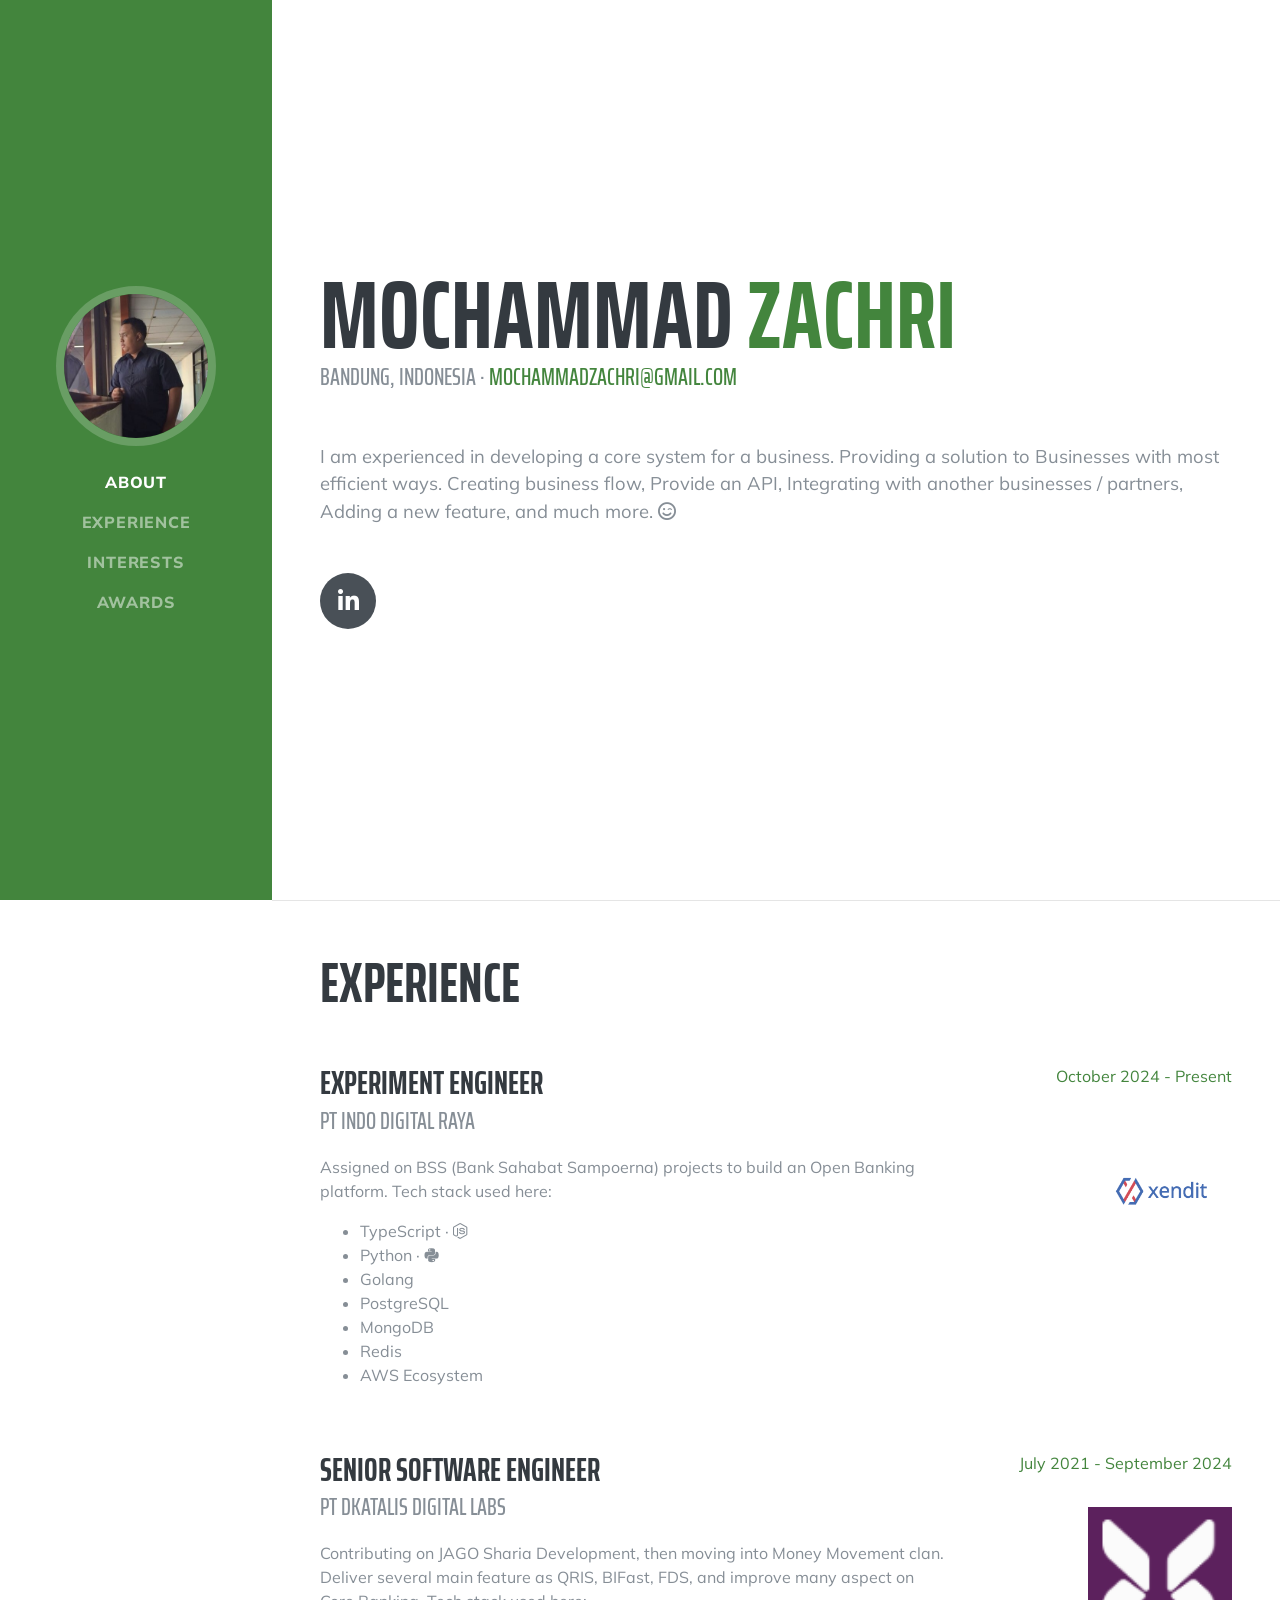
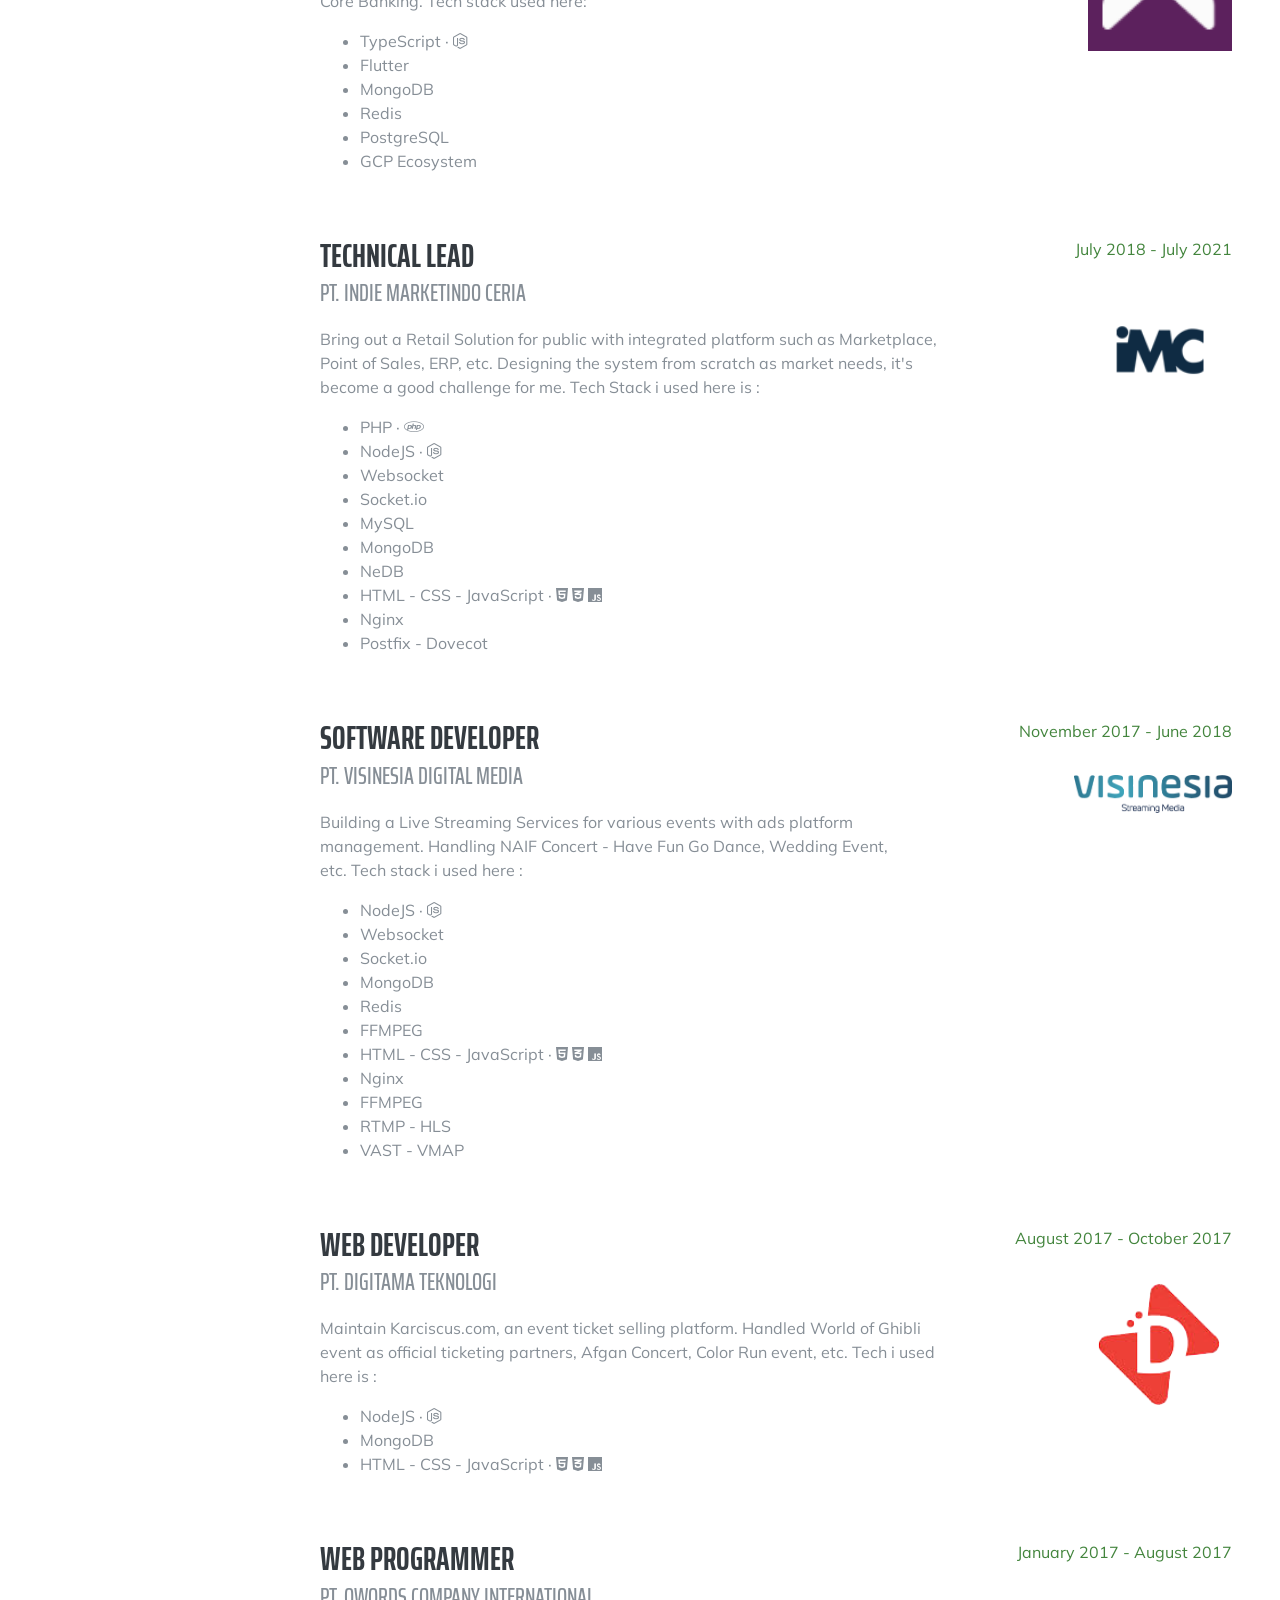
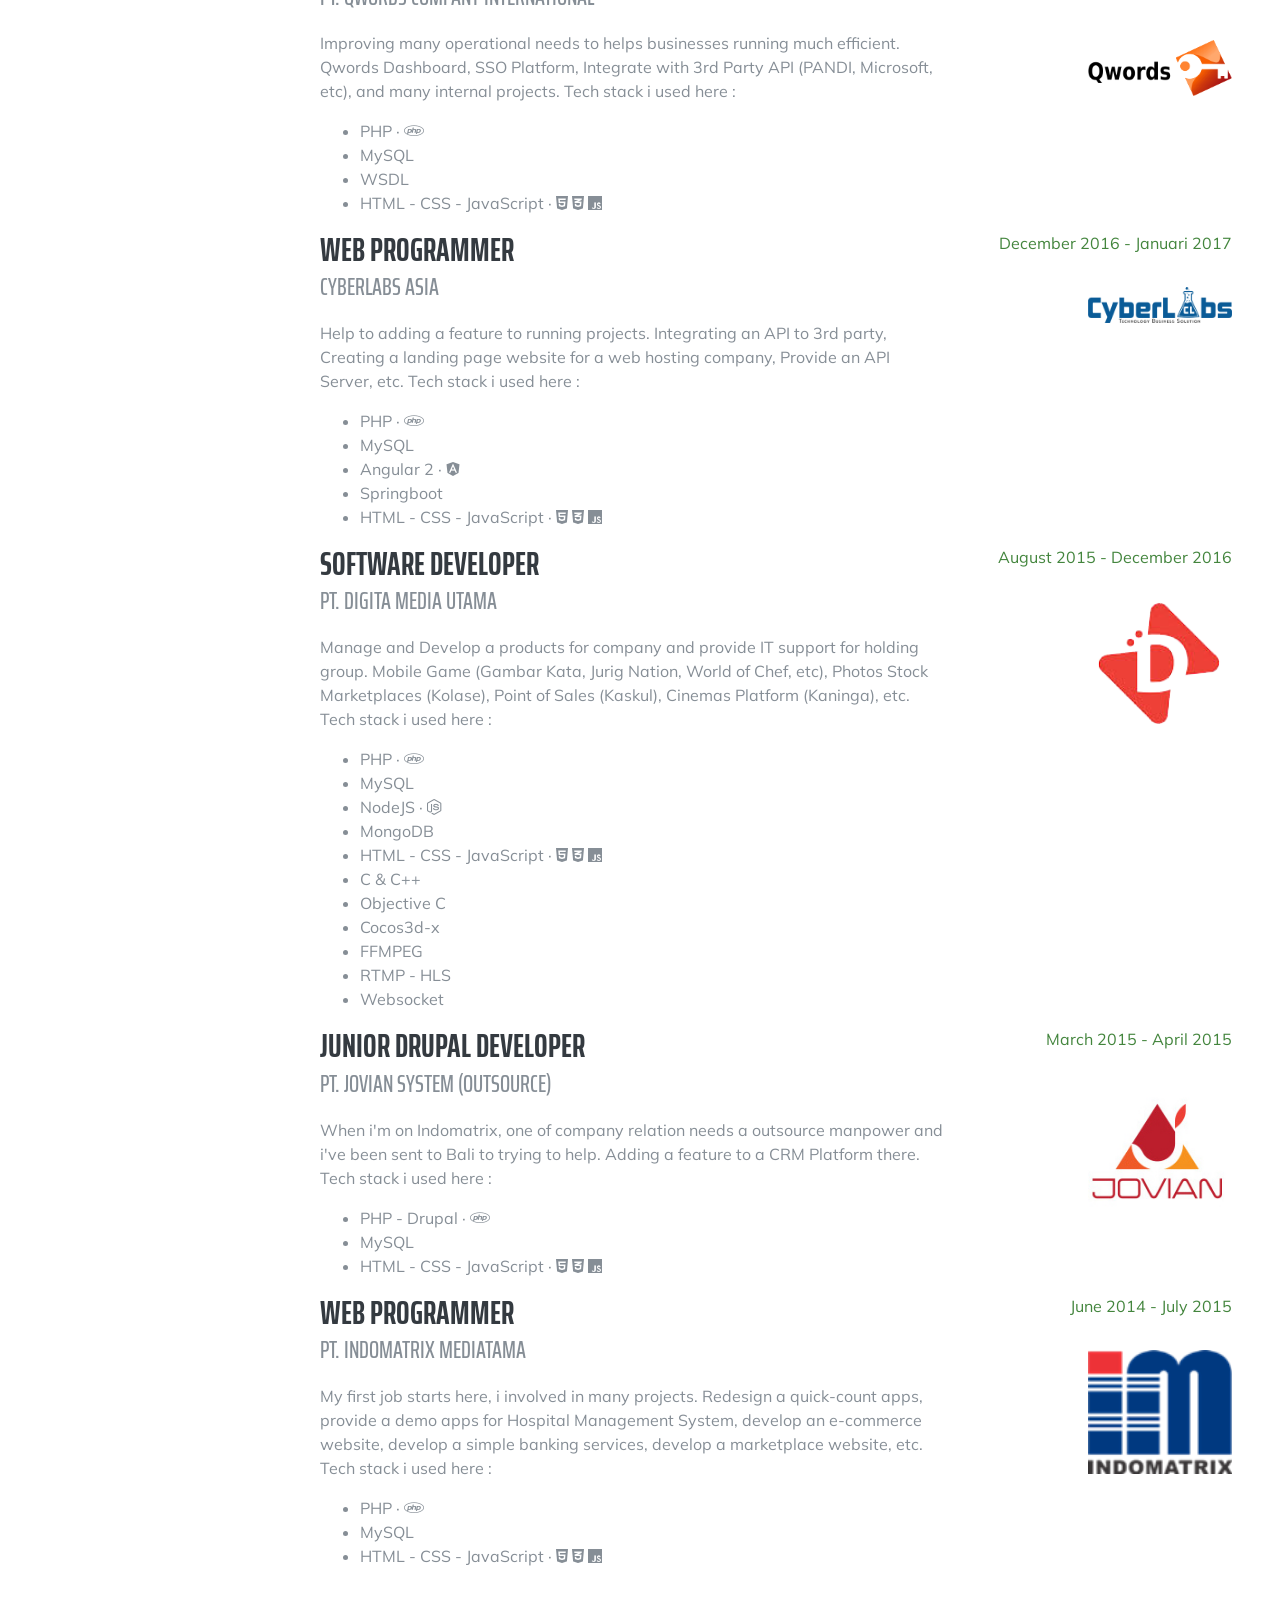
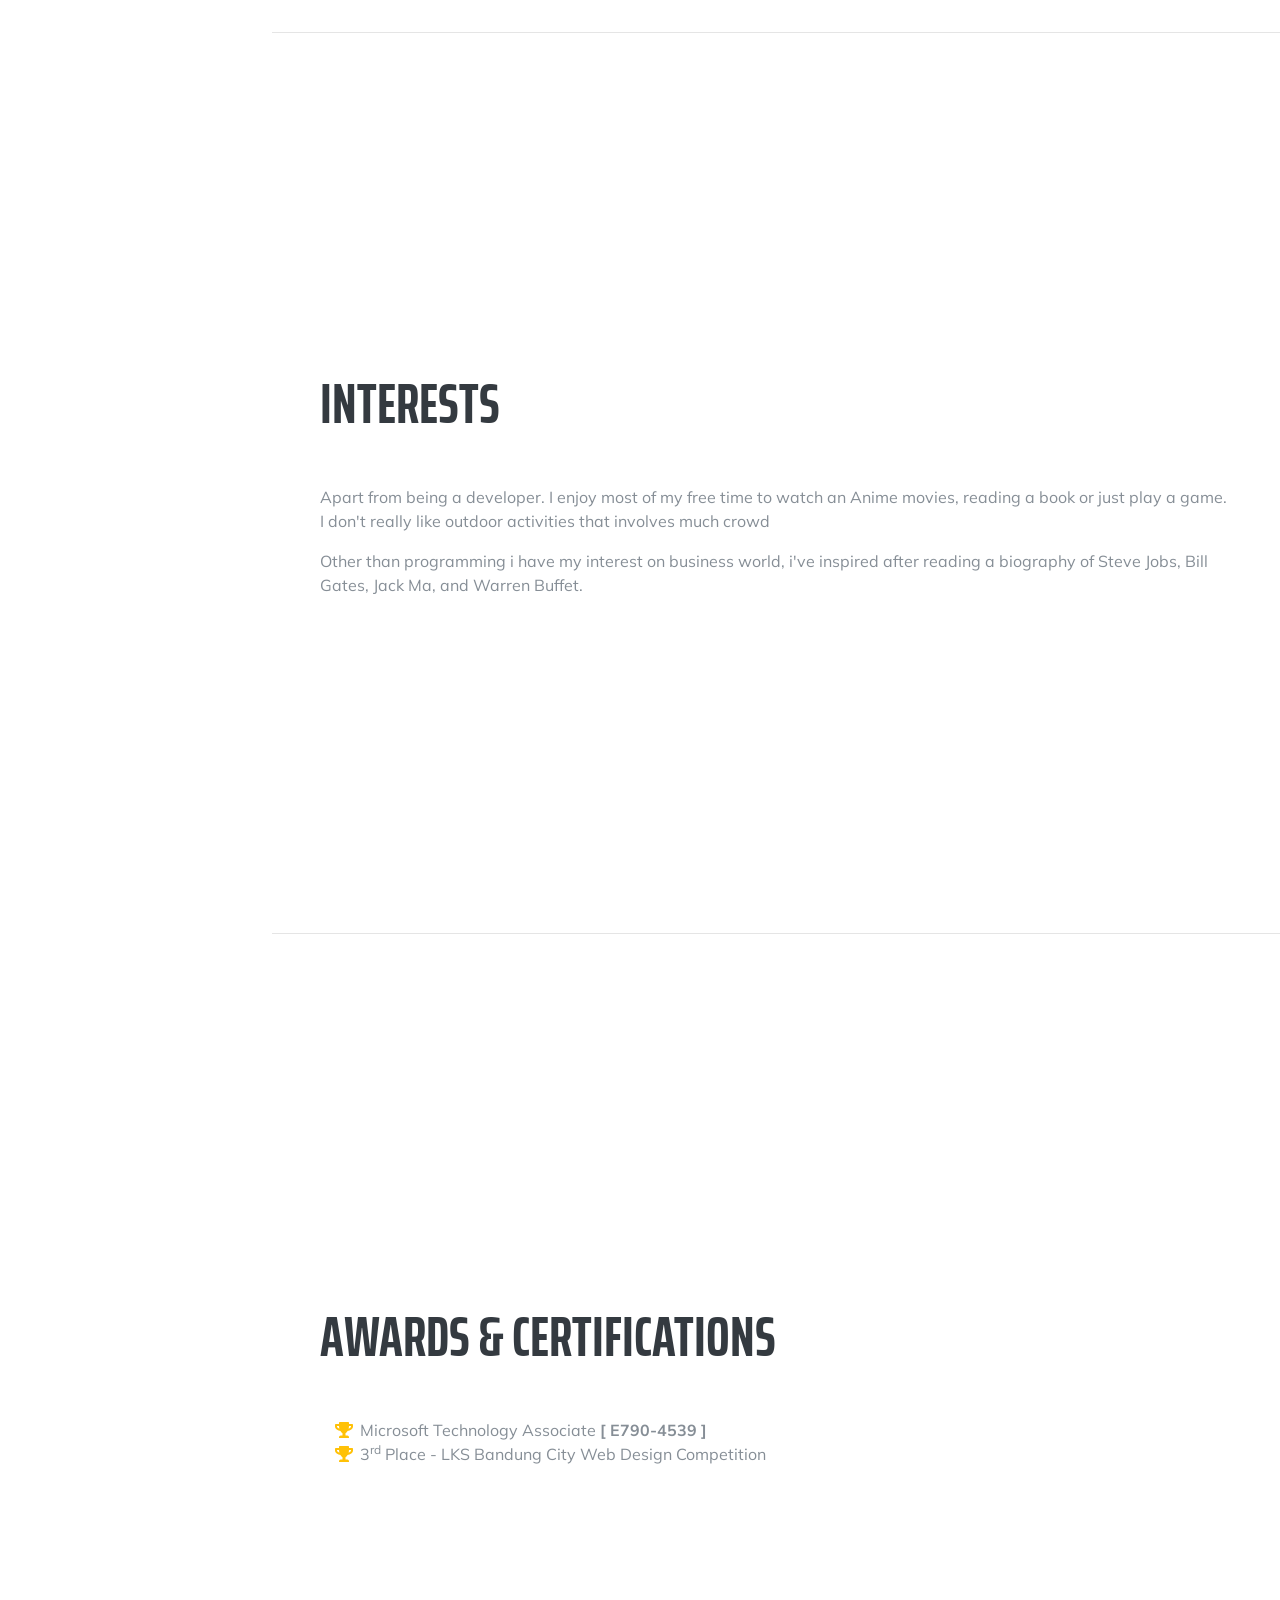
==== index.html @ ebe2c466 "update experience" ====
<!DOCTYPE html>
<html lang="en">

<head>
  
  <!-- Global site tag (gtag.js) - Google Analytics -->
  <script async src="https://www.googletagmanager.com/gtag/js?id=UA-57146785-5"></script>
  <script>
    window.dataLayer = window.dataLayer || [];
    function gtag(){dataLayer.push(arguments);}
    gtag('js', new Date());

    gtag('config', 'UA-57146785-5');
  </script>

  <meta charset="utf-8">
  <meta name="viewport" content="width=device-width, initial-scale=1, shrink-to-fit=no">
  <meta name="description" content="">
  <meta name="author" content="">

  <title>Mochammad Zachri | Software Developer</title>

  <!-- Bootstrap core CSS -->
  <link href="vendor/bootstrap/css/bootstrap.min.css" rel="stylesheet">

  <!-- Custom fonts for this template -->
  <link href="https://fonts.googleapis.com/css?family=Saira+Extra+Condensed:500,700" rel="stylesheet">
  <link href="https://fonts.googleapis.com/css?family=Muli:400,400i,800,800i" rel="stylesheet">
  <link href="vendor/fontawesome-free/css/all.min.css" rel="stylesheet">

  <!-- Custom styles for this template -->
  <link href="css/resume.min.css" rel="stylesheet">

  <link rel="shortcut icon" type="image/png" href="img/icon.png" />

</head>

<body id="page-top">

  <nav class="navbar navbar-expand-lg navbar-dark bg-primary fixed-top" id="sideNav">
    <a class="navbar-brand js-scroll-trigger" href="#page-top">
      <span class="d-block d-lg-none">Mochammad Zachri</span>
      <span class="d-none d-lg-block">
        <img class="img-fluid img-profile rounded-circle mx-auto mb-2" src="img/profile.JPG" alt="">
      </span>
    </a>
    <button class="navbar-toggler" type="button" data-toggle="collapse" data-target="#navbarSupportedContent" aria-controls="navbarSupportedContent" aria-expanded="false" aria-label="Toggle navigation">
      <span class="navbar-toggler-icon"></span>
    </button>
    <div class="collapse navbar-collapse" id="navbarSupportedContent">
      <ul class="navbar-nav">
        <li class="nav-item">
          <a class="nav-link js-scroll-trigger" href="#about">About</a>
        </li>
        <li class="nav-item">
          <a class="nav-link js-scroll-trigger" href="#experience">Experience</a>
        </li>
        <li class="nav-item">
          <a class="nav-link js-scroll-trigger" href="#interests">Interests</a>
        </li>
        <li class="nav-item">
          <a class="nav-link js-scroll-trigger" href="#awards">Awards</a>
        </li>
      </ul>
    </div>
  </nav>

  <div class="container-fluid p-0">

    <section class="resume-section p-3 p-lg-5 d-flex align-items-center" id="about">
      <div class="w-100">
        <h1 class="mb-0">Mochammad
          <span class="text-primary">Zachri</span>
        </h1>
        <div class="subheading mb-5">Bandung, Indonesia ·
          <a href="mailto:mochammadzachri@gmail.com">mochammadzachri@gmail.com</a>
        </div>
        <p class="lead mb-5">I am experienced in developing a core system for a business. Providing a solution to Businesses with most efficient ways. Creating business flow, Provide an API, Integrating with another businesses / partners, Adding a new feature, and much more. <i class="far fa-smile-wink"></i></i></p>
        <div class="social-icons">
          <a href="https://www.linkedin.com/in/mzachri/" target="_blank">
            <i class="fab fa-linkedin-in"></i>
          </a>
        </div>
      </div>
    </section>

    <hr class="m-0">

    <style>
      .company-logo{
        padding-top: 2rem;
        width: 50%;
        margin: auto;
      }
    </style>

    <section class="resume-section p-3 p-lg-5 d-flex justify-content-center" id="experience">
      <div class="w-100">
        <h2 class="mb-5">Experience</h2>

        <div class="resume-item d-flex flex-column flex-md-row justify-content-between mb-5">
          <div class="resume-content">
            <h3 class="mb-0">Experiment Engineer</h3>
            <div class="subheading mb-3">PT Indo Digital Raya</div>
            <p>Assigned on BSS (Bank Sahabat Sampoerna) projects to build an Open Banking platform. Tech stack used here:</p>
            <ul>
              <li>TypeScript · <i class="fab fa-node-js"></i></li>
              <li>Python · <i class="fab fa-python"></i></li>
              <li>Golang</li>
              <li>PostgreSQL</li>
              <li>MongoDB</li>
              <li>Redis</li>
              <li>AWS Ecosystem</li>
            </ul>
          </div>
          <div class="resume-date text-md-right">
            <span class="text-primary">October 2024 - Present</span>
            <br />
            <img src="img/xendit.png" class="company-logo" alt="PT Indo Digital Raya (Xendit)" />
          </div>
        </div>

        <div class="resume-item d-flex flex-column flex-md-row justify-content-between mb-5">
          <div class="resume-content">
            <h3 class="mb-0">Senior Software Engineer</h3>
            <div class="subheading mb-3">PT Dkatalis Digital Labs</div>
            <p>Contributing on JAGO Sharia Development, then moving into Money Movement clan. Deliver several main feature as QRIS, BIFast, FDS, and improve many aspect on Core Banking. Tech stack used here:</p>
            <ul>
              <li>TypeScript · <i class="fab fa-node-js"></i></li>
              <li>Flutter</li>
              <li>MongoDB</li>
              <li>Redis</li>
              <li>PostgreSQL</li>
              <li>GCP Ecosystem</li>
            </ul>
          </div>
          <div class="resume-date text-md-right">
            <span class="text-primary">July 2021 - September 2024</span>
            <br />
            <img src="img/dkatalis.png" class="company-logo" alt="PT Dkatalis Digital Labs" />
          </div>
        </div>

        <div class="resume-item d-flex flex-column flex-md-row justify-content-between mb-5">
          <div class="resume-content">
            <h3 class="mb-0">Technical Lead</h3>
            <div class="subheading mb-3">PT. Indie Marketindo Ceria</div>
            <p>Bring out a Retail Solution for public with integrated platform such as Marketplace, Point of Sales, ERP, etc. Designing the system from scratch as market needs, it's become a good challenge for me. Tech Stack i used here is :</p>
            <ul>
              <li>PHP · <i class="fab fa-php"></i></li>
              <li>NodeJS · <i class="fab fa-node-js"></i></li>
              <li>Websocket</li>
              <li>Socket.io</li>
              <li>MySQL</li>
              <li>MongoDB</li>
              <li>NeDB</li>
              <li>HTML - CSS - JavaScript · <i class="fab fa-html5"></i>&nbsp;<i class="fab fa-css3-alt"></i>&nbsp;<i class="fab fa-js"></i></li>
              <li>Nginx</li>
              <li>Postfix - Dovecot</li>
            </ul>
          </div>
          <div class="resume-date text-md-right">
            <span class="text-primary">July 2018 - July 2021</span>
            <br />
            <img src="img/imceria.png" class="company-logo" alt="PT. Indie Marketindo Ceria" />
          </div>
        </div>

        <div class="resume-item d-flex flex-column flex-md-row justify-content-between mb-5">
          <div class="resume-content">
            <h3 class="mb-0">Software Developer</h3>
            <div class="subheading mb-3">PT. Visinesia Digital Media</div>
            <p>Building a Live Streaming Services for various events with ads platform management. Handling NAIF Concert - Have Fun Go Dance, Wedding Event, etc. Tech stack i used here :</p>
            <ul>
              <li>NodeJS · <i class="fab fa-node-js"></i></li>
              <li>Websocket</li>
              <li>Socket.io</li>
              <li>MongoDB</li>
              <li>Redis</li>
              <li>FFMPEG</li>
              <li>HTML - CSS - JavaScript · <i class="fab fa-html5"></i>&nbsp;<i class="fab fa-css3-alt"></i>&nbsp;<i class="fab fa-js"></i></li>
              <li>Nginx</li>
              <li>FFMPEG</li>
              <li>RTMP - HLS</li>
              <li>VAST - VMAP</li>
            </ul>
          </div>
          <div class="resume-date text-md-right">
            <span class="text-primary">November 2017 - June 2018</span>
            <br />
            <img src="img/visinesia.png" class="company-logo" alt="PT. Visinesia Digital Media" />
          </div>
        </div>

        <div class="resume-item d-flex flex-column flex-md-row justify-content-between mb-5">
          <div class="resume-content">
            <h3 class="mb-0">Web Developer</h3>
            <div class="subheading mb-3">PT. Digitama Teknologi</div>
            <p>Maintain Karciscus.com, an event ticket selling platform. Handled World of Ghibli event as official ticketing partners, Afgan Concert, Color Run event, etc. Tech i used here is :</p>
            <ul>
              <li>NodeJS · <i class="fab fa-node-js"></i></li>
              <li>MongoDB</li>
              <li>HTML - CSS - JavaScript · <i class="fab fa-html5"></i>&nbsp;<i class="fab fa-css3-alt"></i>&nbsp;<i class="fab fa-js"></i></li>
            </ul>
          </div>
          <div class="resume-date text-md-right">
            <span class="text-primary">August 2017 - October 2017</span>
            <br />
            <img src="img/digitama.png" class="company-logo" alt="PT. Digitama Teknologi" />
          </div>
        </div>

        <div class="resume-item d-flex flex-column flex-md-row justify-content-between">
          <div class="resume-content">
            <h3 class="mb-0">Web Programmer</h3>
            <div class="subheading mb-3">PT. Qwords Company International</div>
            <p>Improving many operational needs to helps businesses running much efficient. Qwords Dashboard, SSO Platform, Integrate with 3rd Party API (PANDI, Microsoft, etc), and many internal projects. Tech stack i used here :</p>
            <ul>
              <li>PHP · <i class="fab fa-php"></i></li>
              <li>MySQL</li>
              <li>WSDL</li>
              <li>HTML - CSS - JavaScript · <i class="fab fa-html5"></i>&nbsp;<i class="fab fa-css3-alt"></i>&nbsp;<i class="fab fa-js"></i></li>
            </ul>
          </div>
          <div class="resume-date text-md-right">
            <span class="text-primary">January 2017 - August 2017</span>
            <br />
            <img src="img/qwords.png" class="company-logo" alt="PT. Qwords Company International" />
          </div>
        </div>

        <div class="resume-item d-flex flex-column flex-md-row justify-content-between">
          <div class="resume-content">
            <h3 class="mb-0">Web Programmer</h3>
            <div class="subheading mb-3">Cyberlabs Asia</div>
            <p>Help to adding a feature to running projects. Integrating an API to 3rd party, Creating a landing page website for a web hosting company, Provide an API Server, etc. Tech stack i used here :</p>
            <ul>
              <li>PHP · <i class="fab fa-php"></i></li>
              <li>MySQL</li>
              <li>Angular 2 · <i class="fab fa-angular"></i></li>
              <li>Springboot</li>
              <li>HTML - CSS - JavaScript · <i class="fab fa-html5"></i>&nbsp;<i class="fab fa-css3-alt"></i>&nbsp;<i class="fab fa-js"></i></li>
            </ul>
          </div>
          <div class="resume-date text-md-right">
            <span class="text-primary">December 2016 - Januari 2017</span>
            <br />
            <img src="img/cyberlabs.png" class="company-logo" alt="Cyberlabs Asia" />
          </div>
        </div>

        <div class="resume-item d-flex flex-column flex-md-row justify-content-between">
          <div class="resume-content">
            <h3 class="mb-0">Software Developer</h3>
            <div class="subheading mb-3">PT. Digita Media Utama</div>
            <p>Manage and Develop a products for company and provide IT support for holding group. Mobile Game (Gambar Kata, Jurig Nation, World of Chef, etc), Photos Stock Marketplaces (Kolase), Point of Sales (Kaskul), Cinemas Platform (Kaninga), etc. Tech stack i used here :</p>
            <ul>
              <li>PHP · <i class="fab fa-php"></i></li>
              <li>MySQL</li>
              <li>NodeJS · <i class="fab fa-node-js"></i></li>
              <li>MongoDB</li>
              <li>HTML - CSS - JavaScript · <i class="fab fa-html5"></i>&nbsp;<i class="fab fa-css3-alt"></i>&nbsp;<i class="fab fa-js"></i></li>
              <li>C & C++</li>
              <li>Objective C</li>
              <li>Cocos3d-x</li>
              <li>FFMPEG</li>
              <li>RTMP - HLS</li>
              <li>Websocket</li>
            </ul>
          </div>
          <div class="resume-date text-md-right">
            <span class="text-primary">August 2015 - December 2016</span>
            <br />
            <img src="img/digitama.png" class="company-logo" alt="PT. Digita Media Utama" />
          </div>
        </div>

        <div class="resume-item d-flex flex-column flex-md-row justify-content-between">
          <div class="resume-content">
            <h3 class="mb-0">Junior Drupal Developer</h3>
            <div class="subheading mb-3">PT. Jovian System (Outsource)</div>
            <p>When i'm on Indomatrix, one of company relation needs a outsource manpower and i've been sent to Bali to trying to help. Adding a feature to a CRM Platform there. Tech stack i used here :</p>
            <ul>
              <li>PHP - Drupal · <i class="fab fa-php"></i></li>
              <li>MySQL</li>
              <li>HTML - CSS - JavaScript · <i class="fab fa-html5"></i>&nbsp;<i class="fab fa-css3-alt"></i>&nbsp;<i class="fab fa-js"></i></li>
            </ul>
          </div>
          <div class="resume-date text-md-right">
            <span class="text-primary">March 2015 - April 2015</span>
            <br />
            <img src="img/jovian.jpg" class="company-logo" alt="PT. Jovian System" />
          </div>
        </div>

        <div class="resume-item d-flex flex-column flex-md-row justify-content-between">
          <div class="resume-content">
            <h3 class="mb-0">Web Programmer</h3>
            <div class="subheading mb-3">PT. Indomatrix Mediatama</div>
            <p>My first job starts here, i involved in many projects. Redesign a quick-count apps, provide a demo apps for Hospital Management System, develop an e-commerce website, develop a simple banking services, develop a marketplace website, etc. Tech stack i used here :</p>
            <ul>
              <li>PHP · <i class="fab fa-php"></i></li>
              <li>MySQL</li>
              <li>HTML - CSS - JavaScript · <i class="fab fa-html5"></i>&nbsp;<i class="fab fa-css3-alt"></i>&nbsp;<i class="fab fa-js"></i></li>
            </ul>
          </div>
          <div class="resume-date text-md-right">
            <span class="text-primary">June 2014 - July 2015</span>
            <br />
            <img src="img/im.png" class="company-logo" alt="PT. Indomatrix Mediatama" />
          </div>
        </div>

      </div>

    </section>

    <hr class="m-0">

    <section class="resume-section p-3 p-lg-5 d-flex align-items-center" id="interests">
      <div class="w-100">
        <h2 class="mb-5">Interests</h2>
        <p>Apart from being a developer. I enjoy most of my free time to watch an Anime movies, reading a book or just play a game. I don't really like outdoor activities that involves much crowd</p>
        <p class="mb-0">Other than programming i have my interest on business world, i've inspired after reading a biography of Steve Jobs, Bill Gates, Jack Ma, and Warren Buffet.</p>
      </div>
    </section>

    <hr class="m-0">

    <section class="resume-section p-3 p-lg-5 d-flex align-items-center" id="awards">
      <div class="w-100">
        <h2 class="mb-5">Awards &amp; Certifications</h2>
        <ul class="fa-ul mb-0">
          <li>
            <i class="fa-li fa fa-trophy text-warning"></i>
            Microsoft Technology Associate <b>[ E790-4539 ]</b></li>
          <li>
            <i class="fa-li fa fa-trophy text-warning"></i>
            3<sup>rd</sup>
            Place - LKS Bandung City Web Design Competition</li>
        </ul>
      </div>
    </section>

  </div>

  <!-- Bootstrap core JavaScript -->
  <script src="vendor/jquery/jquery.min.js"></script>
  <script src="vendor/bootstrap/js/bootstrap.bundle.min.js"></script>

  <!-- Plugin JavaScript -->
  <script src="vendor/jquery-easing/jquery.easing.min.js"></script>

  <!-- Custom scripts for this template -->
  <script src="js/resume.min.js"></script>

</body>

</html>
---- css/resume.min.css ----
/*!
 * Start Bootstrap - Resume v5.0.8 (https://startbootstrap.com/template-overviews/resume)
 * Copyright 2013-2019 Start Bootstrap
 * Licensed under MIT (https://github.com/BlackrockDigital/startbootstrap-resume/blob/master/LICENSE)
 */body{font-family:Muli,-apple-system,BlinkMacSystemFont,'Segoe UI',Roboto,'Helvetica Neue',Arial,sans-serif,'Apple Color Emoji','Segoe UI Emoji','Segoe UI Symbol','Noto Color Emoji';padding-top:54px;color:#868e96}@media (min-width:992px){body{padding-top:0;padding-left:17rem}}h1,h2,h3,h4,h5,h6{font-family:'Saira Extra Condensed',-apple-system,BlinkMacSystemFont,'Segoe UI',Roboto,'Helvetica Neue',Arial,sans-serif,'Apple Color Emoji','Segoe UI Emoji','Segoe UI Symbol','Noto Color Emoji';font-weight:700;text-transform:uppercase;color:#343a40}h1{font-size:6rem;line-height:5.5rem}h2{font-size:3.5rem}h3{font-size:2rem}p.lead{font-size:1.15rem;font-weight:400}.subheading{text-transform:uppercase;font-weight:500;font-family:'Saira Extra Condensed',-apple-system,BlinkMacSystemFont,'Segoe UI',Roboto,'Helvetica Neue',Arial,sans-serif,'Apple Color Emoji','Segoe UI Emoji','Segoe UI Symbol','Noto Color Emoji';font-size:1.5rem}.social-icons a{display:inline-block;height:3.5rem;width:3.5rem;background-color:#495057;color:#fff!important;border-radius:100%;text-align:center;font-size:1.5rem;line-height:3.5rem;margin-right:1rem}.social-icons a:last-child{margin-right:0}.social-icons a:hover{background-color:#43853D}.dev-icons{font-size:3rem}.dev-icons .list-inline-item i:hover{color:#43853D}#sideNav .navbar-nav .nav-item .nav-link{font-weight:800;letter-spacing:.05rem;text-transform:uppercase}#sideNav .navbar-toggler:focus{outline-color:#d48a6e}@media (min-width:992px){#sideNav{text-align:center;position:fixed;top:0;left:0;display:flex;flex-direction:column;width:17rem;height:100vh}#sideNav .navbar-brand{display:flex;margin:auto auto 0;padding:.5rem}#sideNav .navbar-brand .img-profile{max-width:10rem;max-height:10rem;border:.5rem solid rgba(255,255,255,.2)}#sideNav .navbar-collapse{display:flex;align-items:flex-start;flex-grow:0;width:100%;margin-bottom:auto}#sideNav .navbar-collapse .navbar-nav{flex-direction:column;width:100%}#sideNav .navbar-collapse .navbar-nav .nav-item{display:block}#sideNav .navbar-collapse .navbar-nav .nav-item .nav-link{display:block}}section.resume-section{padding-top:5rem!important;padding-bottom:5rem!important;max-width:75rem}section.resume-section .resume-item .resume-date{min-width:none}@media (min-width:768px){section.resume-section{min-height:100vh}section.resume-section .resume-item .resume-date{min-width:18rem}}@media (min-width:992px){section.resume-section{padding-top:3rem!important;padding-bottom:3rem!important}}.bg-primary{background-color:#43853D!important}.text-primary{color:#43853D!important}a{color:#43853D}a:active,a:focus,a:hover{color:#824027}
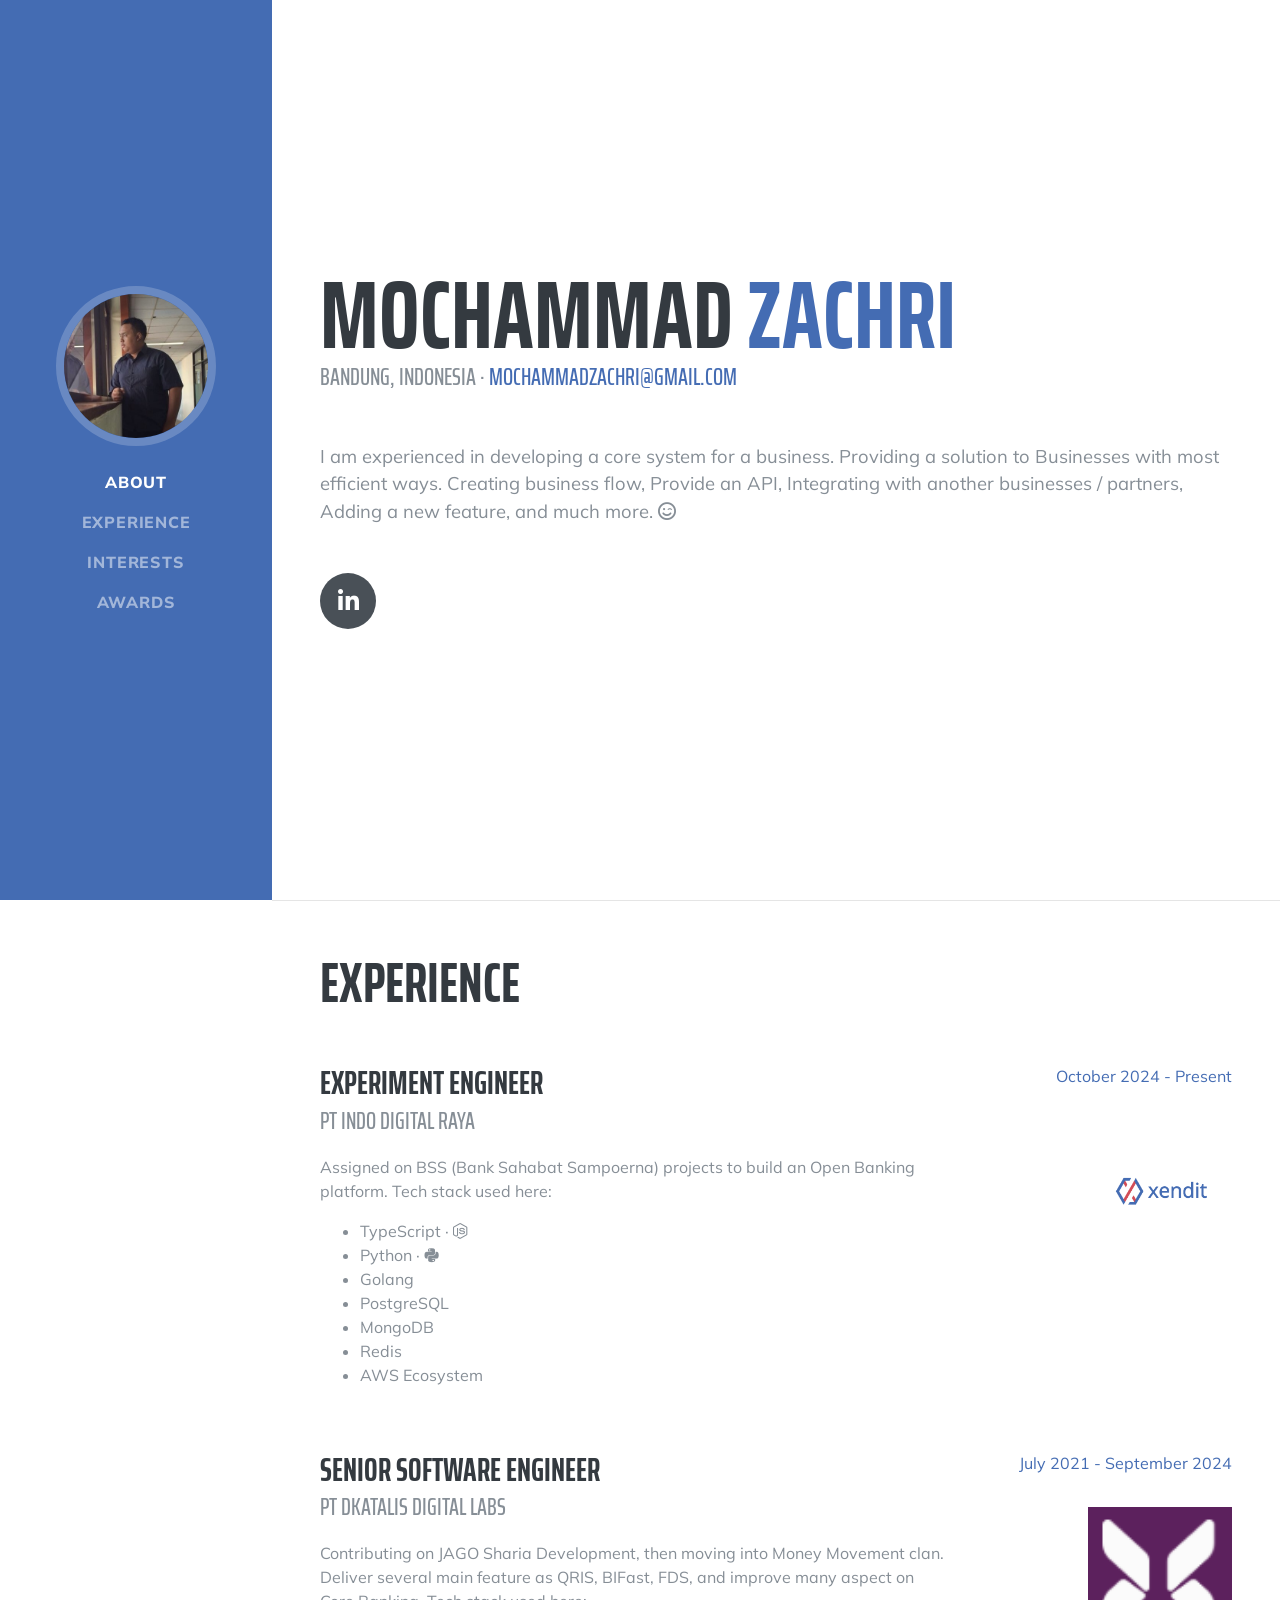
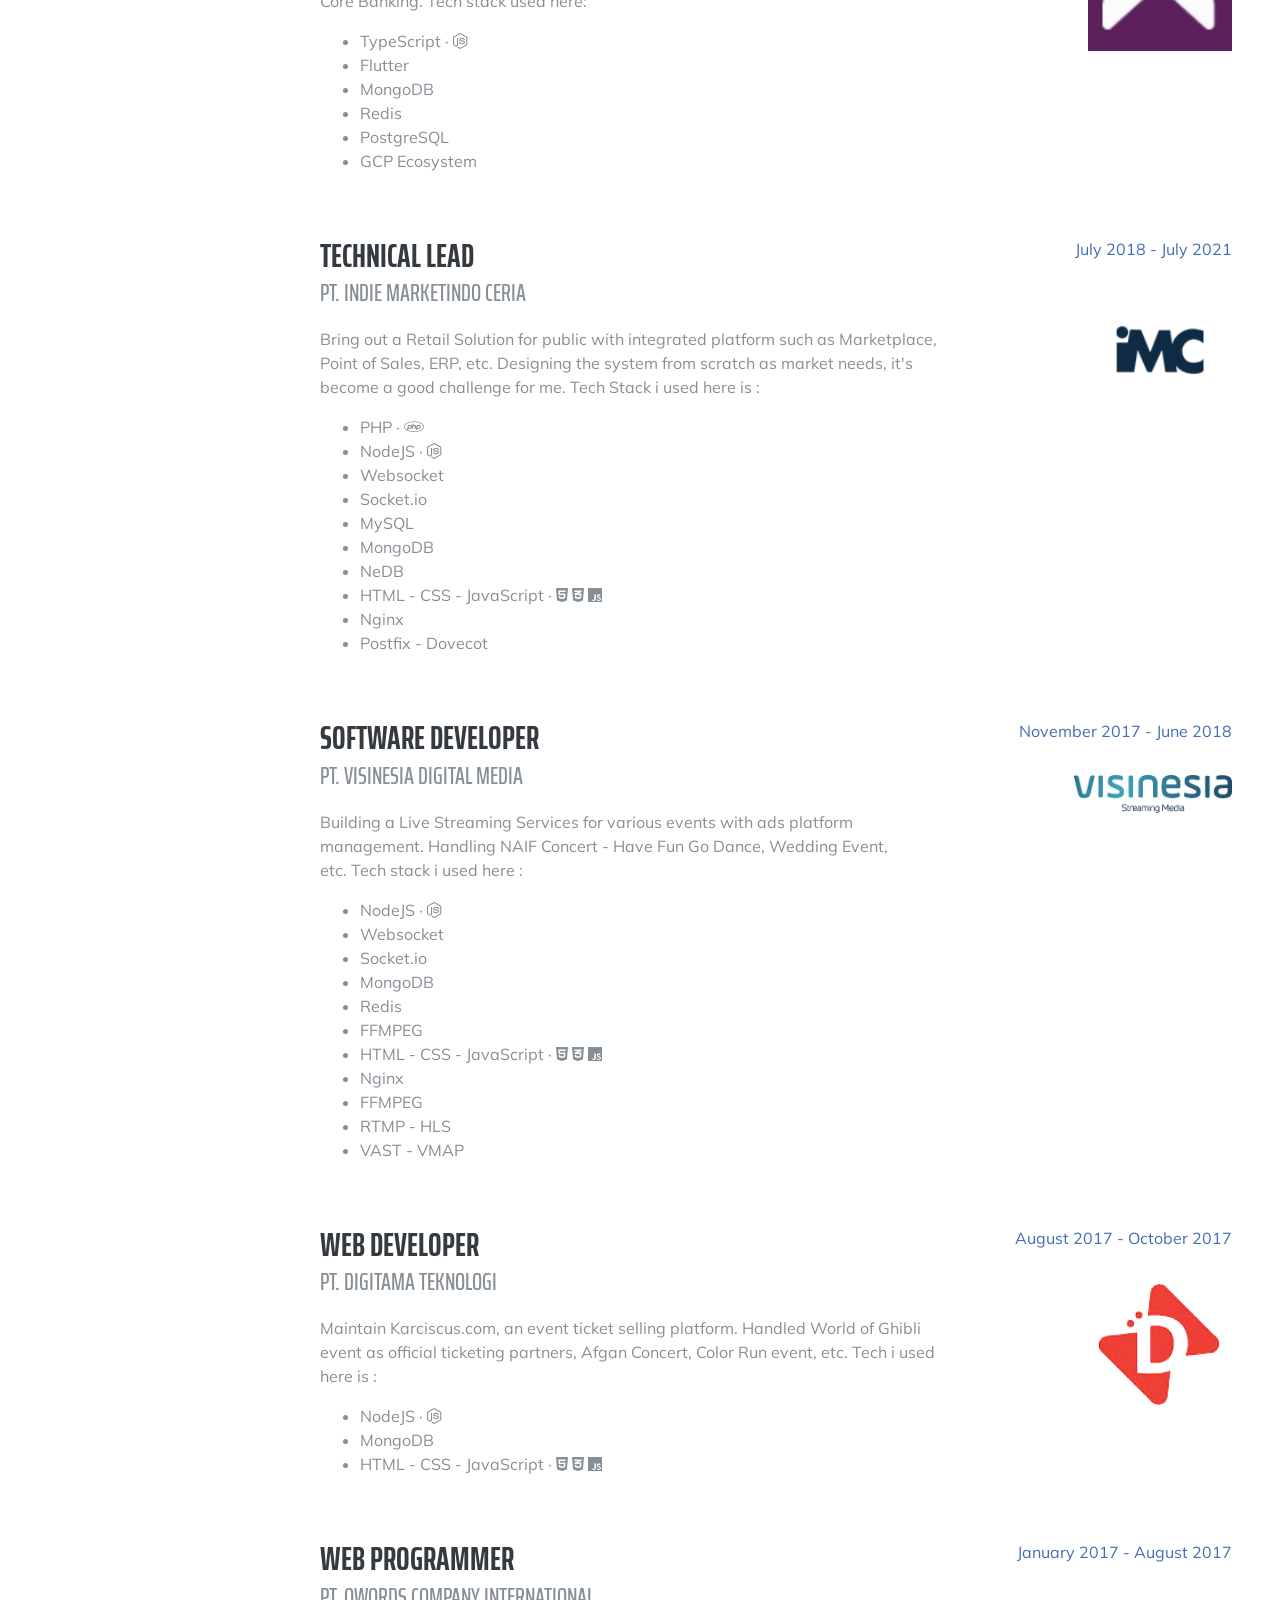
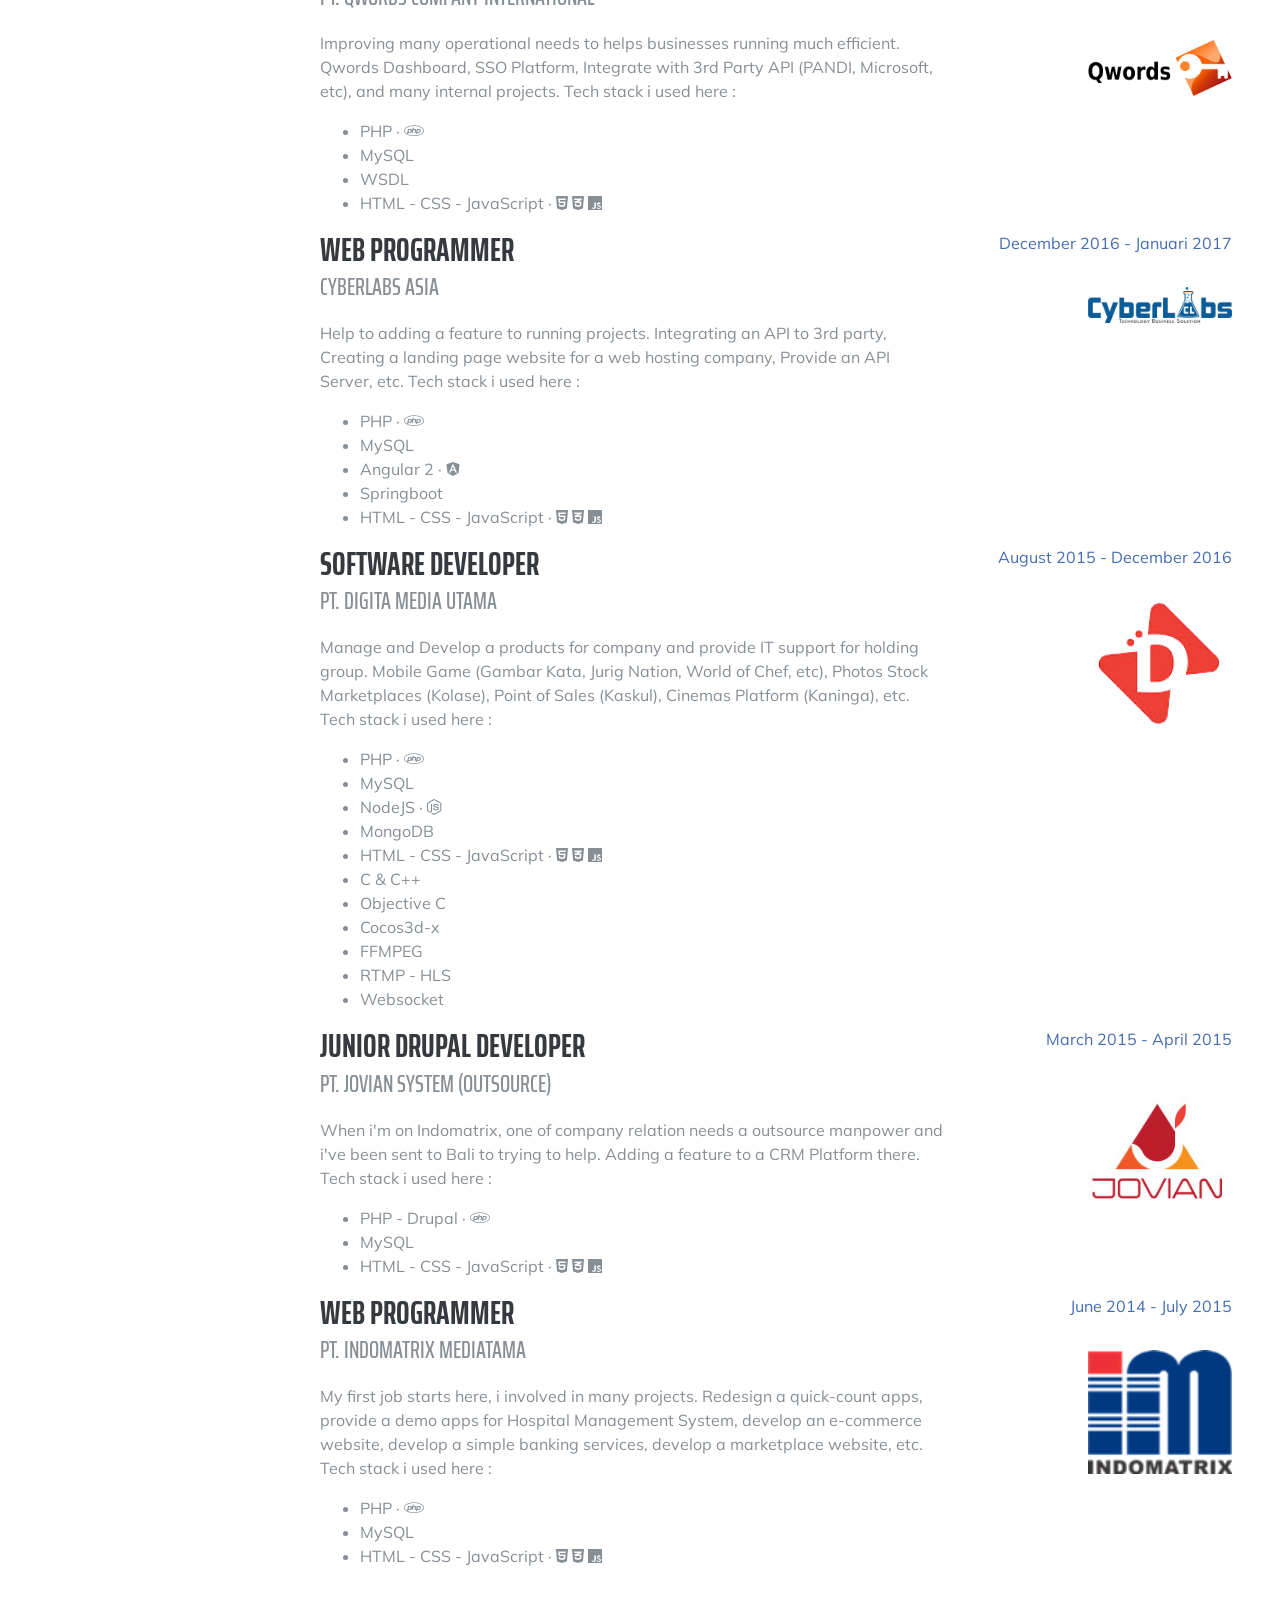
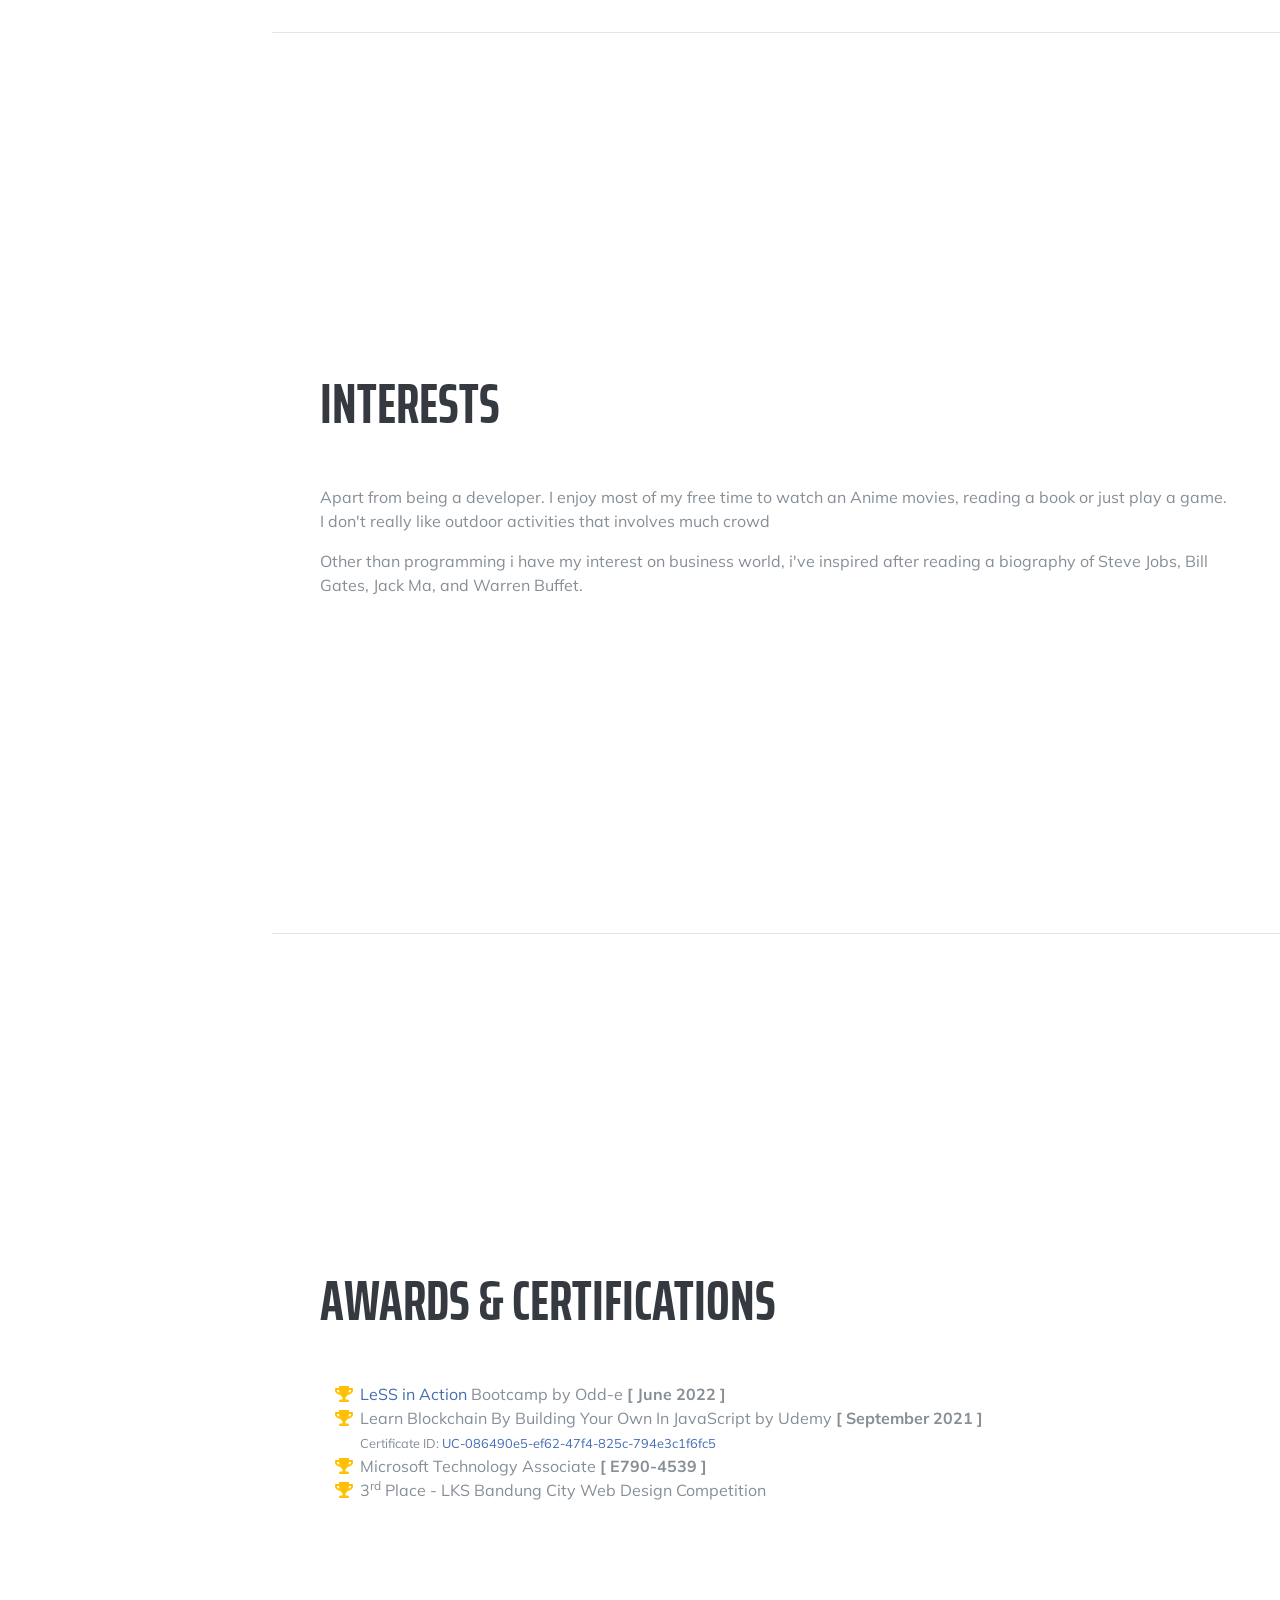
==== commit 9cbc905f: "update cert and color ambience" ====
--- a/index.html
+++ b/index.html
@@ -333,6 +333,13 @@
         <ul class="fa-ul mb-0">
           <li>
             <i class="fa-li fa fa-trophy text-warning"></i>
+            <a href="https://less.works/profiles/mochammad-zachri-yunadi">LeSS in Action</a> Bootcamp by Odd-e <b>[ June 2022 ]</b></li>
+          <li>
+            <i class="fa-li fa fa-trophy text-warning"></i>
+            Learn Blockchain By Building Your Own In JavaScript by Udemy <b>[ September 2021 ]</b> <br/>
+            <small>Certificate ID: <a href="https://www.udemy.com/certificate/UC-086490e5-ef62-47f4-825c-794e3c1f6fc5/">UC-086490e5-ef62-47f4-825c-794e3c1f6fc5</a></small></li>
+          <li>
+            <i class="fa-li fa fa-trophy text-warning"></i>
             Microsoft Technology Associate <b>[ E790-4539 ]</b></li>
           <li>
             <i class="fa-li fa fa-trophy text-warning"></i>
--- a/css/resume.min.css
+++ b/css/resume.min.css
@@ -2,4 +2,4 @@
  * Start Bootstrap - Resume v5.0.8 (https://startbootstrap.com/template-overviews/resume)
  * Copyright 2013-2019 Start Bootstrap
  * Licensed under MIT (https://github.com/BlackrockDigital/startbootstrap-resume/blob/master/LICENSE)
- */body{font-family:Muli,-apple-system,BlinkMacSystemFont,'Segoe UI',Roboto,'Helvetica Neue',Arial,sans-serif,'Apple Color Emoji','Segoe UI Emoji','Segoe UI Symbol','Noto Color Emoji';padding-top:54px;color:#868e96}@media (min-width:992px){body{padding-top:0;padding-left:17rem}}h1,h2,h3,h4,h5,h6{font-family:'Saira Extra Condensed',-apple-system,BlinkMacSystemFont,'Segoe UI',Roboto,'Helvetica Neue',Arial,sans-serif,'Apple Color Emoji','Segoe UI Emoji','Segoe UI Symbol','Noto Color Emoji';font-weight:700;text-transform:uppercase;color:#343a40}h1{font-size:6rem;line-height:5.5rem}h2{font-size:3.5rem}h3{font-size:2rem}p.lead{font-size:1.15rem;font-weight:400}.subheading{text-transform:uppercase;font-weight:500;font-family:'Saira Extra Condensed',-apple-system,BlinkMacSystemFont,'Segoe UI',Roboto,'Helvetica Neue',Arial,sans-serif,'Apple Color Emoji','Segoe UI Emoji','Segoe UI Symbol','Noto Color Emoji';font-size:1.5rem}.social-icons a{display:inline-block;height:3.5rem;width:3.5rem;background-color:#495057;color:#fff!important;border-radius:100%;text-align:center;font-size:1.5rem;line-height:3.5rem;margin-right:1rem}.social-icons a:last-child{margin-right:0}.social-icons a:hover{background-color:#43853D}.dev-icons{font-size:3rem}.dev-icons .list-inline-item i:hover{color:#43853D}#sideNav .navbar-nav .nav-item .nav-link{font-weight:800;letter-spacing:.05rem;text-transform:uppercase}#sideNav .navbar-toggler:focus{outline-color:#d48a6e}@media (min-width:992px){#sideNav{text-align:center;position:fixed;top:0;left:0;display:flex;flex-direction:column;width:17rem;height:100vh}#sideNav .navbar-brand{display:flex;margin:auto auto 0;padding:.5rem}#sideNav .navbar-brand .img-profile{max-width:10rem;max-height:10rem;border:.5rem solid rgba(255,255,255,.2)}#sideNav .navbar-collapse{display:flex;align-items:flex-start;flex-grow:0;width:100%;margin-bottom:auto}#sideNav .navbar-collapse .navbar-nav{flex-direction:column;width:100%}#sideNav .navbar-collapse .navbar-nav .nav-item{display:block}#sideNav .navbar-collapse .navbar-nav .nav-item .nav-link{display:block}}section.resume-section{padding-top:5rem!important;padding-bottom:5rem!important;max-width:75rem}section.resume-section .resume-item .resume-date{min-width:none}@media (min-width:768px){section.resume-section{min-height:100vh}section.resume-section .resume-item .resume-date{min-width:18rem}}@media (min-width:992px){section.resume-section{padding-top:3rem!important;padding-bottom:3rem!important}}.bg-primary{background-color:#43853D!important}.text-primary{color:#43853D!important}a{color:#43853D}a:active,a:focus,a:hover{color:#824027}+ */body{font-family:Muli,-apple-system,BlinkMacSystemFont,'Segoe UI',Roboto,'Helvetica Neue',Arial,sans-serif,'Apple Color Emoji','Segoe UI Emoji','Segoe UI Symbol','Noto Color Emoji';padding-top:54px;color:#868e96}@media (min-width:992px){body{padding-top:0;padding-left:17rem}}h1,h2,h3,h4,h5,h6{font-family:'Saira Extra Condensed',-apple-system,BlinkMacSystemFont,'Segoe UI',Roboto,'Helvetica Neue',Arial,sans-serif,'Apple Color Emoji','Segoe UI Emoji','Segoe UI Symbol','Noto Color Emoji';font-weight:700;text-transform:uppercase;color:#343a40}h1{font-size:6rem;line-height:5.5rem}h2{font-size:3.5rem}h3{font-size:2rem}p.lead{font-size:1.15rem;font-weight:400}.subheading{text-transform:uppercase;font-weight:500;font-family:'Saira Extra Condensed',-apple-system,BlinkMacSystemFont,'Segoe UI',Roboto,'Helvetica Neue',Arial,sans-serif,'Apple Color Emoji','Segoe UI Emoji','Segoe UI Symbol','Noto Color Emoji';font-size:1.5rem}.social-icons a{display:inline-block;height:3.5rem;width:3.5rem;background-color:#495057;color:#fff!important;border-radius:100%;text-align:center;font-size:1.5rem;line-height:3.5rem;margin-right:1rem}.social-icons a:last-child{margin-right:0}.social-icons a:hover{background-color:#446CB3}.dev-icons{font-size:3rem}.dev-icons .list-inline-item i:hover{color:#446CB3}#sideNav .navbar-nav .nav-item .nav-link{font-weight:800;letter-spacing:.05rem;text-transform:uppercase}#sideNav .navbar-toggler:focus{outline-color:#6B8AC4}@media (min-width:992px){#sideNav{text-align:center;position:fixed;top:0;left:0;display:flex;flex-direction:column;width:17rem;height:100vh}#sideNav .navbar-brand{display:flex;margin:auto auto 0;padding:.5rem}#sideNav .navbar-brand .img-profile{max-width:10rem;max-height:10rem;border:.5rem solid rgba(255,255,255,.2)}#sideNav .navbar-collapse{display:flex;align-items:flex-start;flex-grow:0;width:100%;margin-bottom:auto}#sideNav .navbar-collapse .navbar-nav{flex-direction:column;width:100%}#sideNav .navbar-collapse .navbar-nav .nav-item{display:block}#sideNav .navbar-collapse .navbar-nav .nav-item .nav-link{display:block}}section.resume-section{padding-top:5rem!important;padding-bottom:5rem!important;max-width:75rem}section.resume-section .resume-item .resume-date{min-width:none}@media (min-width:768px){section.resume-section{min-height:100vh}section.resume-section .resume-item .resume-date{min-width:18rem}}@media (min-width:992px){section.resume-section{padding-top:3rem!important;padding-bottom:3rem!important}}.bg-primary{background-color:#446CB3!important}.text-primary{color:#446CB3!important}a{color:#446CB3}a:active,a:focus,a:hover{color:#6B8AC4}
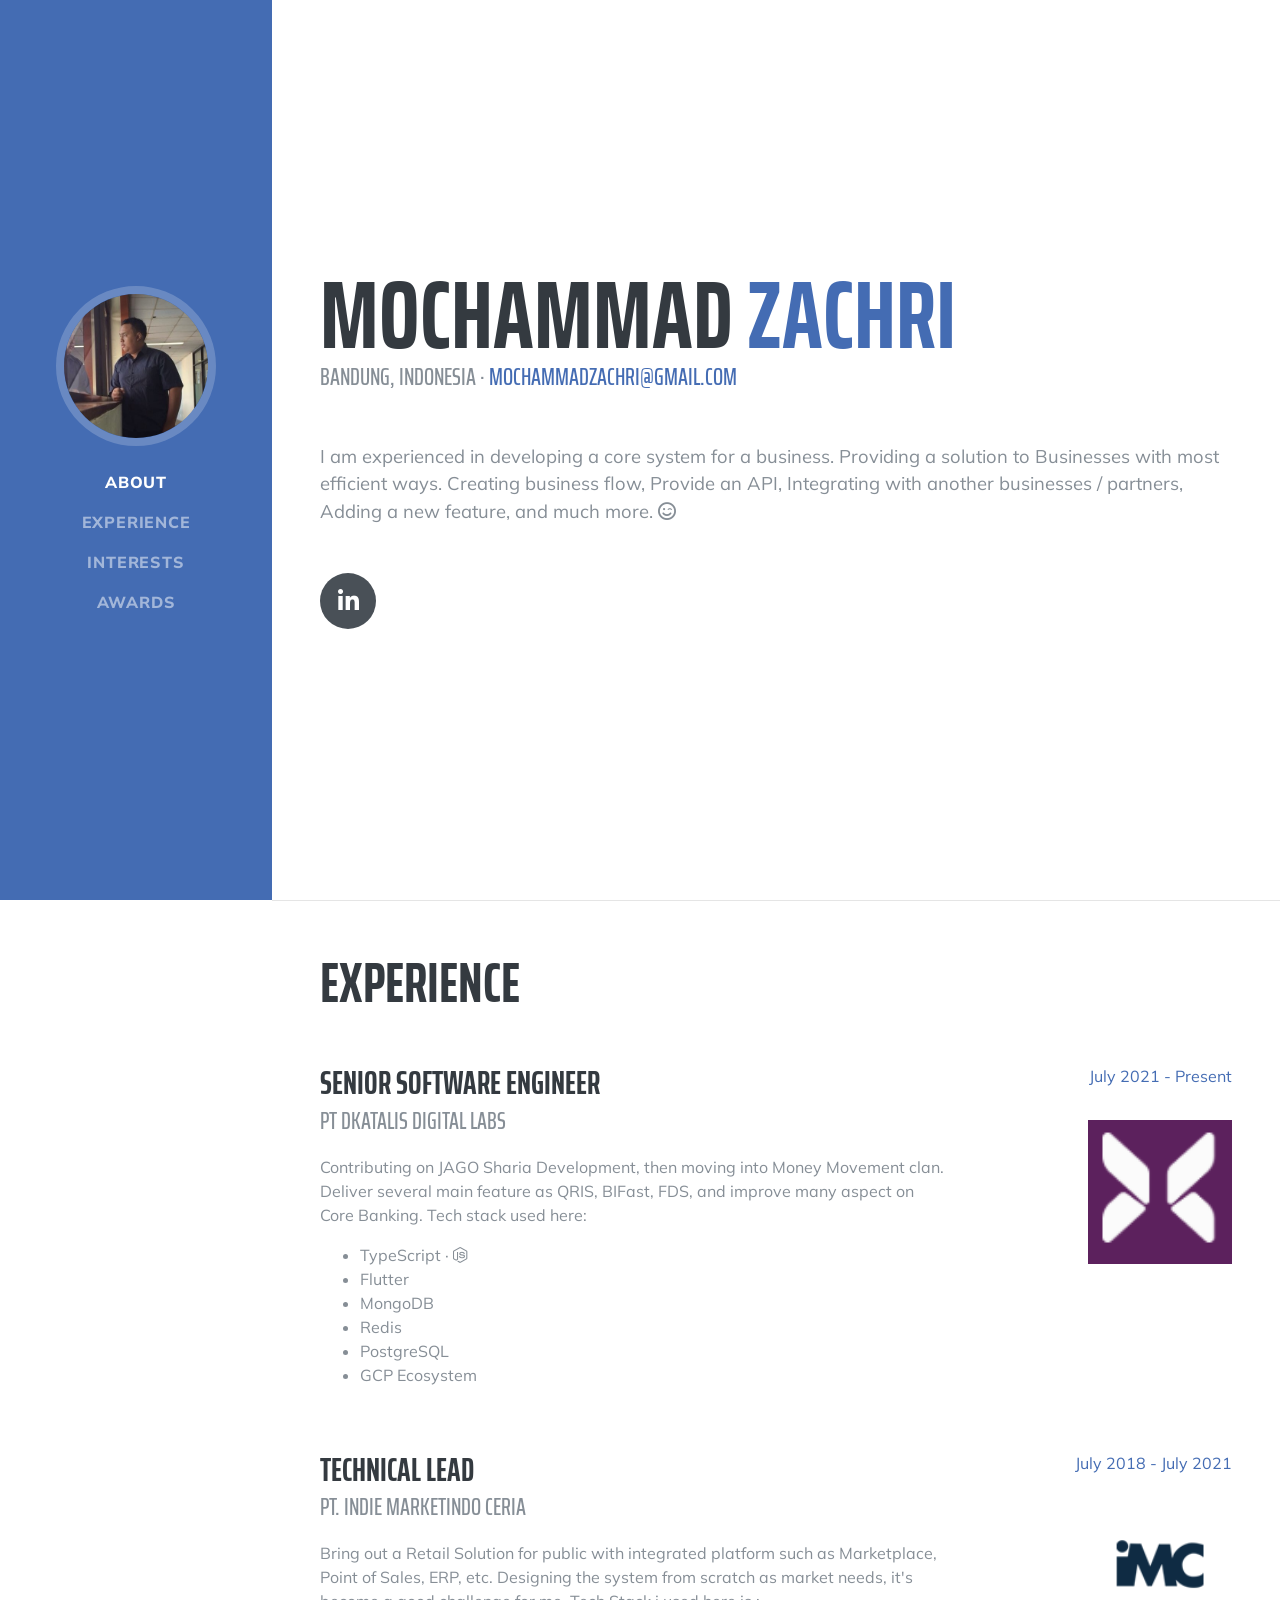
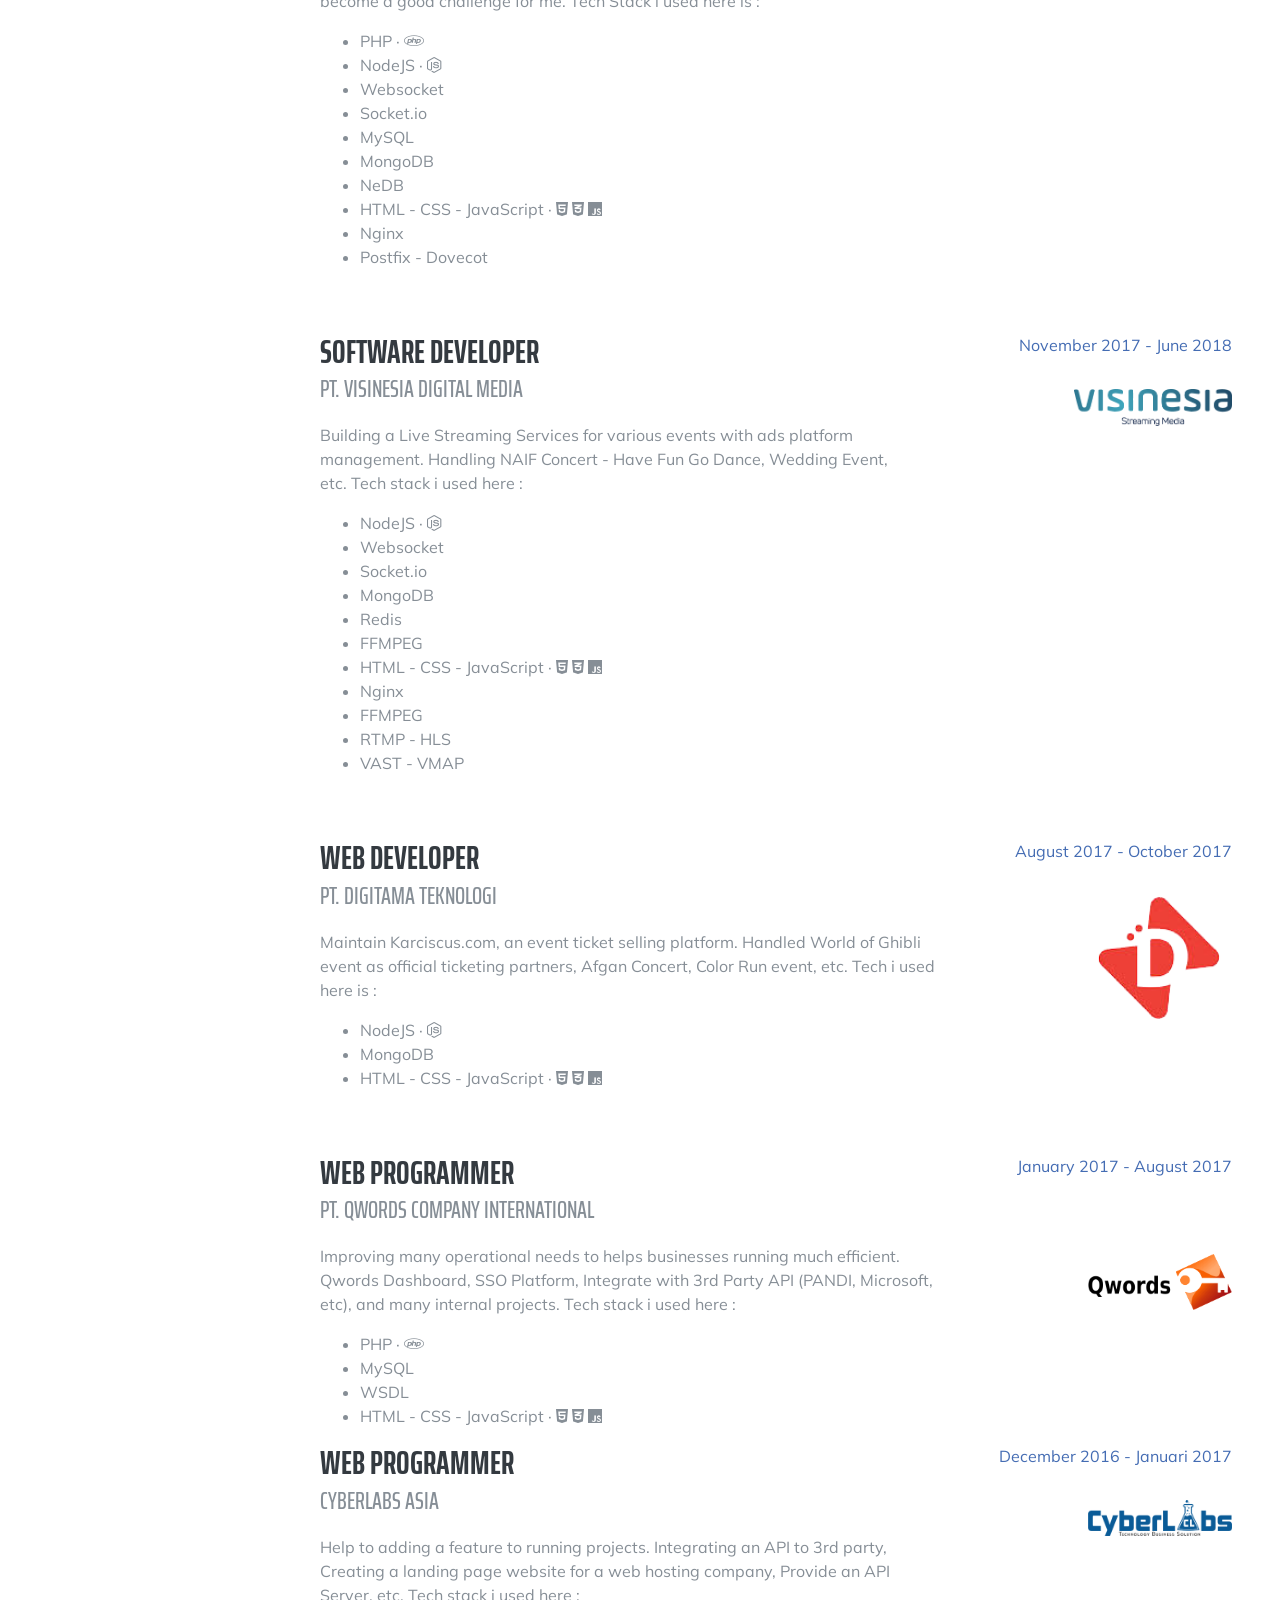
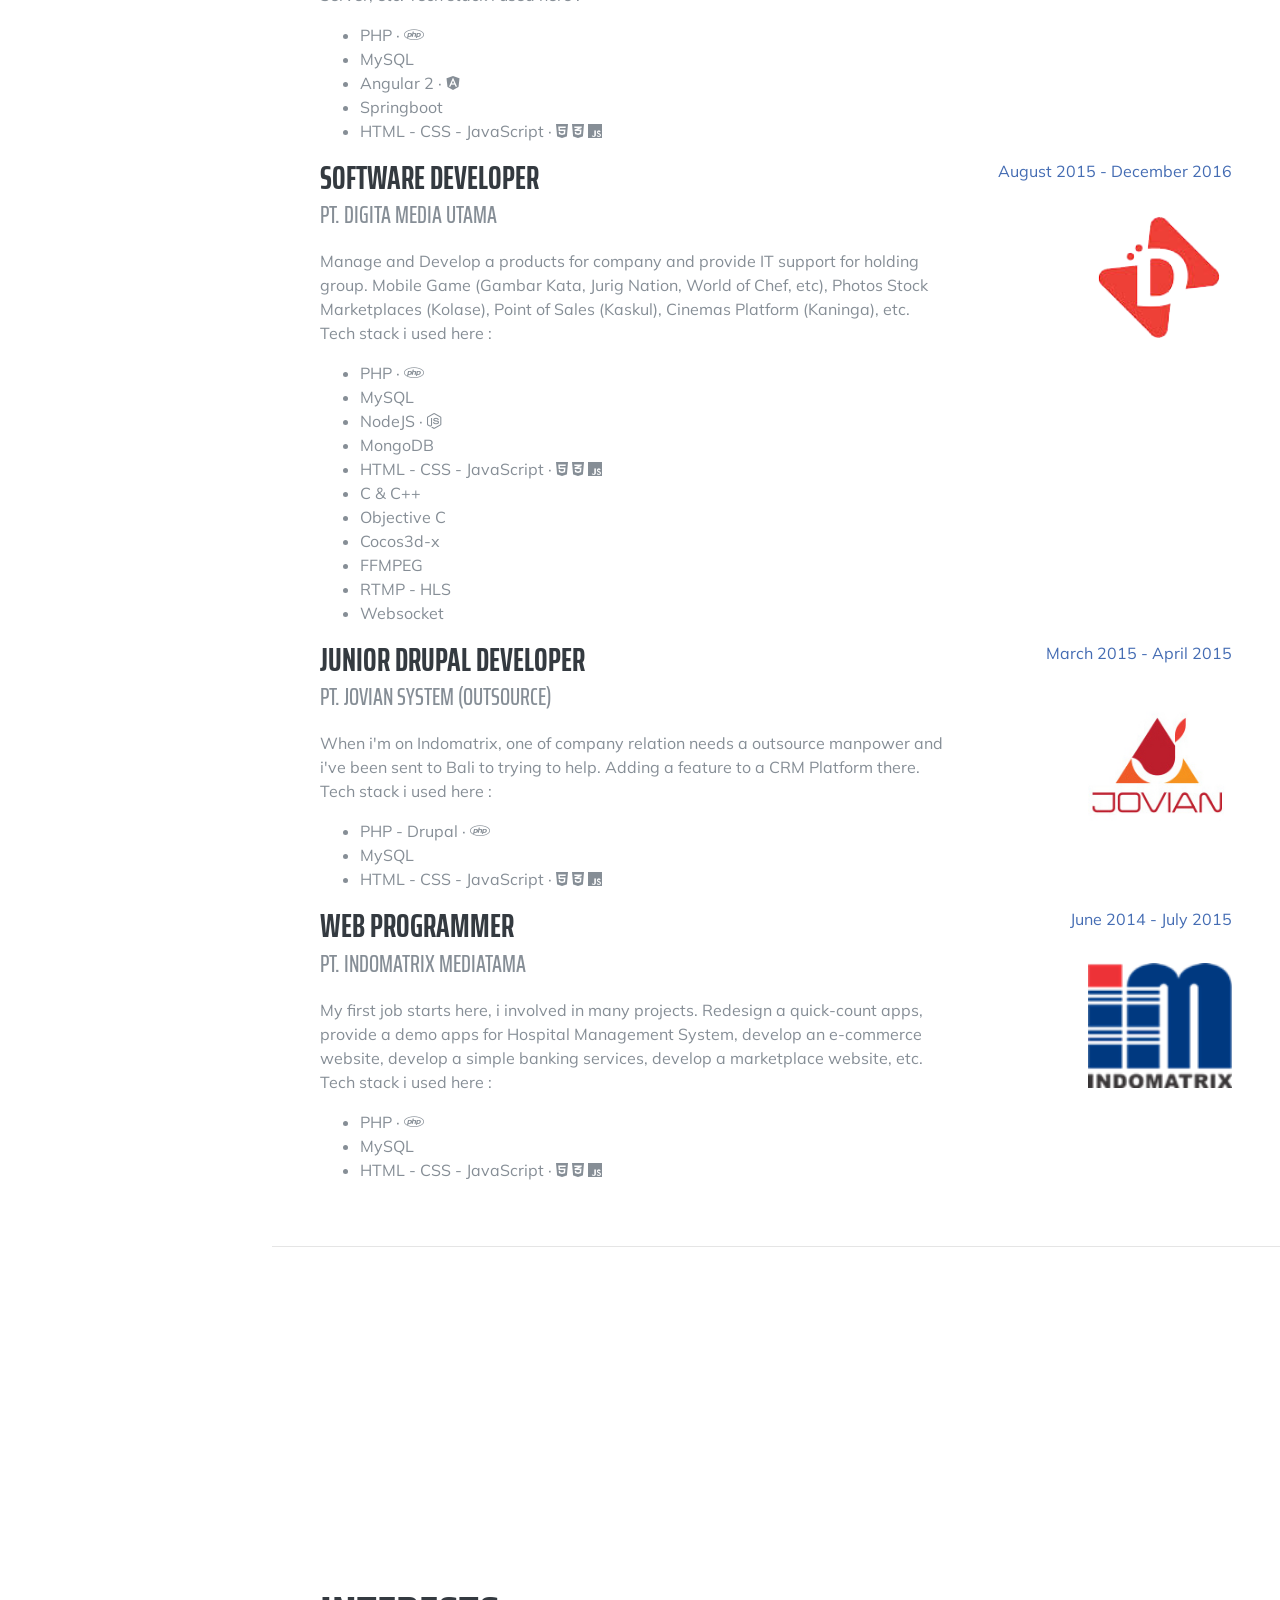
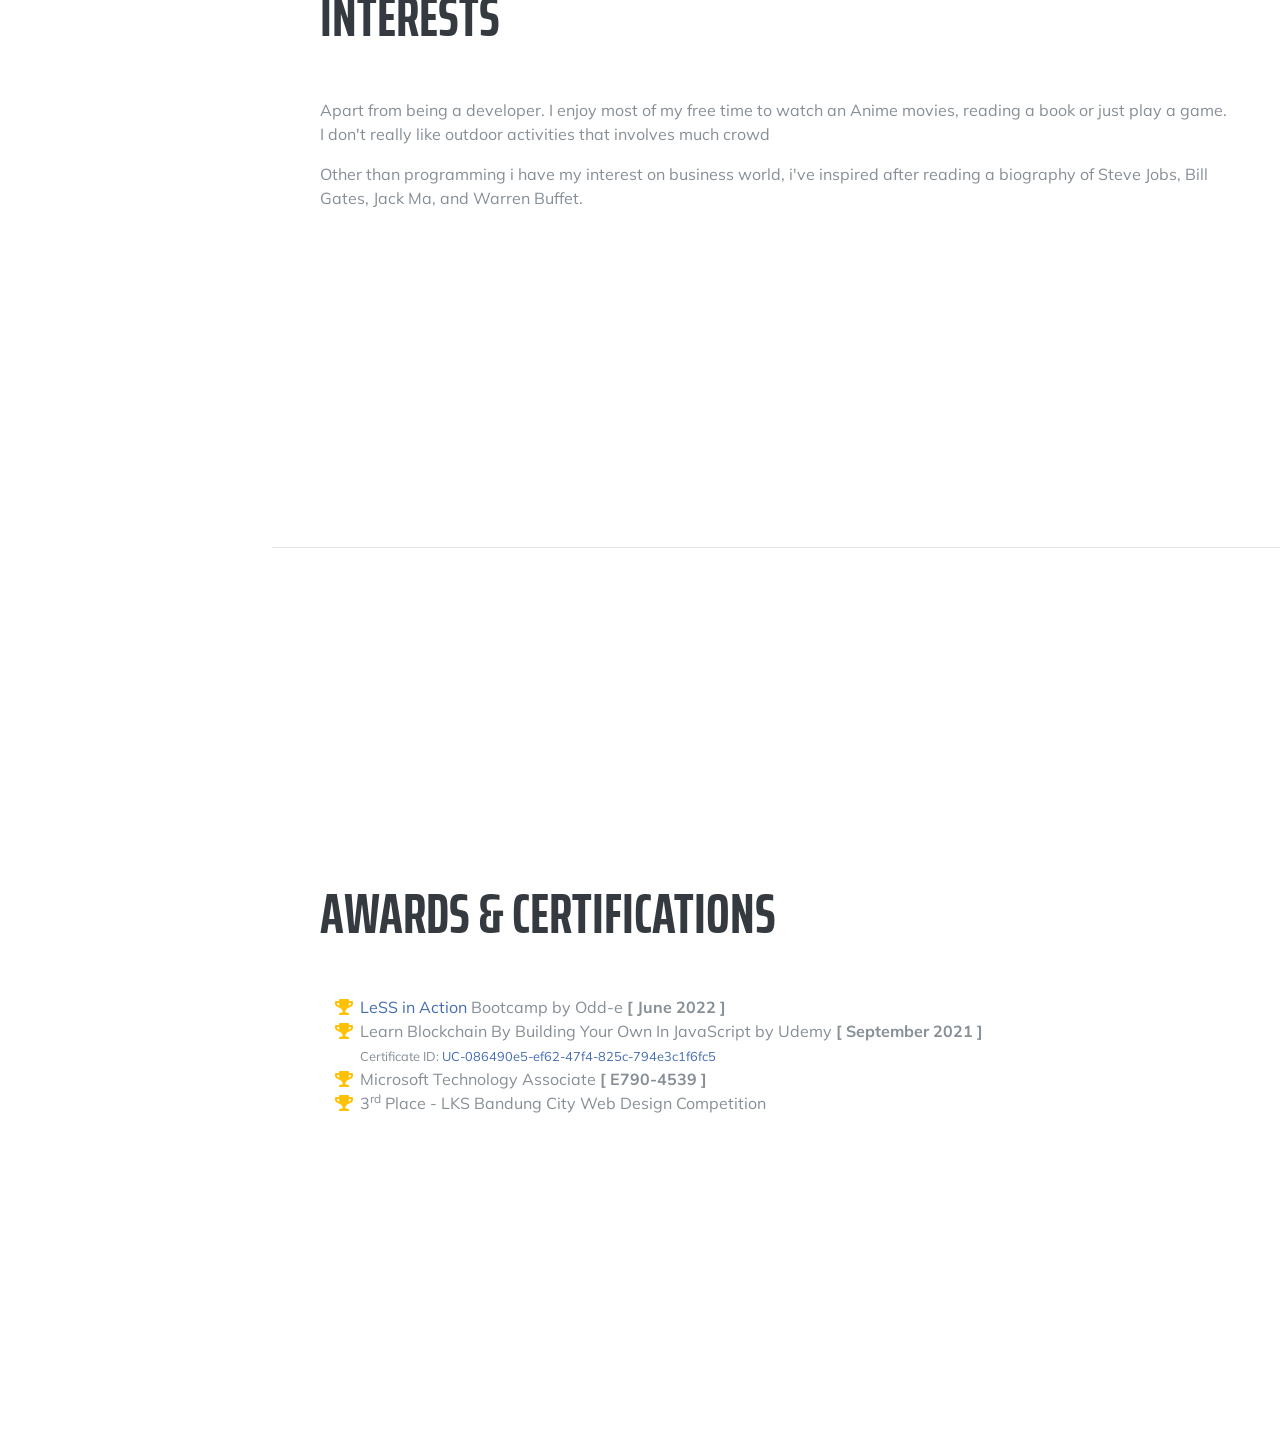
==== commit 105b20f5: "ok" ====
--- a/index.html
+++ b/index.html
@@ -100,28 +100,6 @@
 
         <div class="resume-item d-flex flex-column flex-md-row justify-content-between mb-5">
           <div class="resume-content">
-            <h3 class="mb-0">Experiment Engineer</h3>
-            <div class="subheading mb-3">PT Indo Digital Raya</div>
-            <p>Assigned on BSS (Bank Sahabat Sampoerna) projects to build an Open Banking platform. Tech stack used here:</p>
-            <ul>
-              <li>TypeScript · <i class="fab fa-node-js"></i></li>
-              <li>Python · <i class="fab fa-python"></i></li>
-              <li>Golang</li>
-              <li>PostgreSQL</li>
-              <li>MongoDB</li>
-              <li>Redis</li>
-              <li>AWS Ecosystem</li>
-            </ul>
-          </div>
-          <div class="resume-date text-md-right">
-            <span class="text-primary">October 2024 - Present</span>
-            <br />
-            <img src="img/xendit.png" class="company-logo" alt="PT Indo Digital Raya (Xendit)" />
-          </div>
-        </div>
-
-        <div class="resume-item d-flex flex-column flex-md-row justify-content-between mb-5">
-          <div class="resume-content">
             <h3 class="mb-0">Senior Software Engineer</h3>
             <div class="subheading mb-3">PT Dkatalis Digital Labs</div>
             <p>Contributing on JAGO Sharia Development, then moving into Money Movement clan. Deliver several main feature as QRIS, BIFast, FDS, and improve many aspect on Core Banking. Tech stack used here:</p>
@@ -135,7 +113,7 @@
             </ul>
           </div>
           <div class="resume-date text-md-right">
-            <span class="text-primary">July 2021 - September 2024</span>
+            <span class="text-primary">July 2021 - Present</span>
             <br />
             <img src="img/dkatalis.png" class="company-logo" alt="PT Dkatalis Digital Labs" />
           </div>
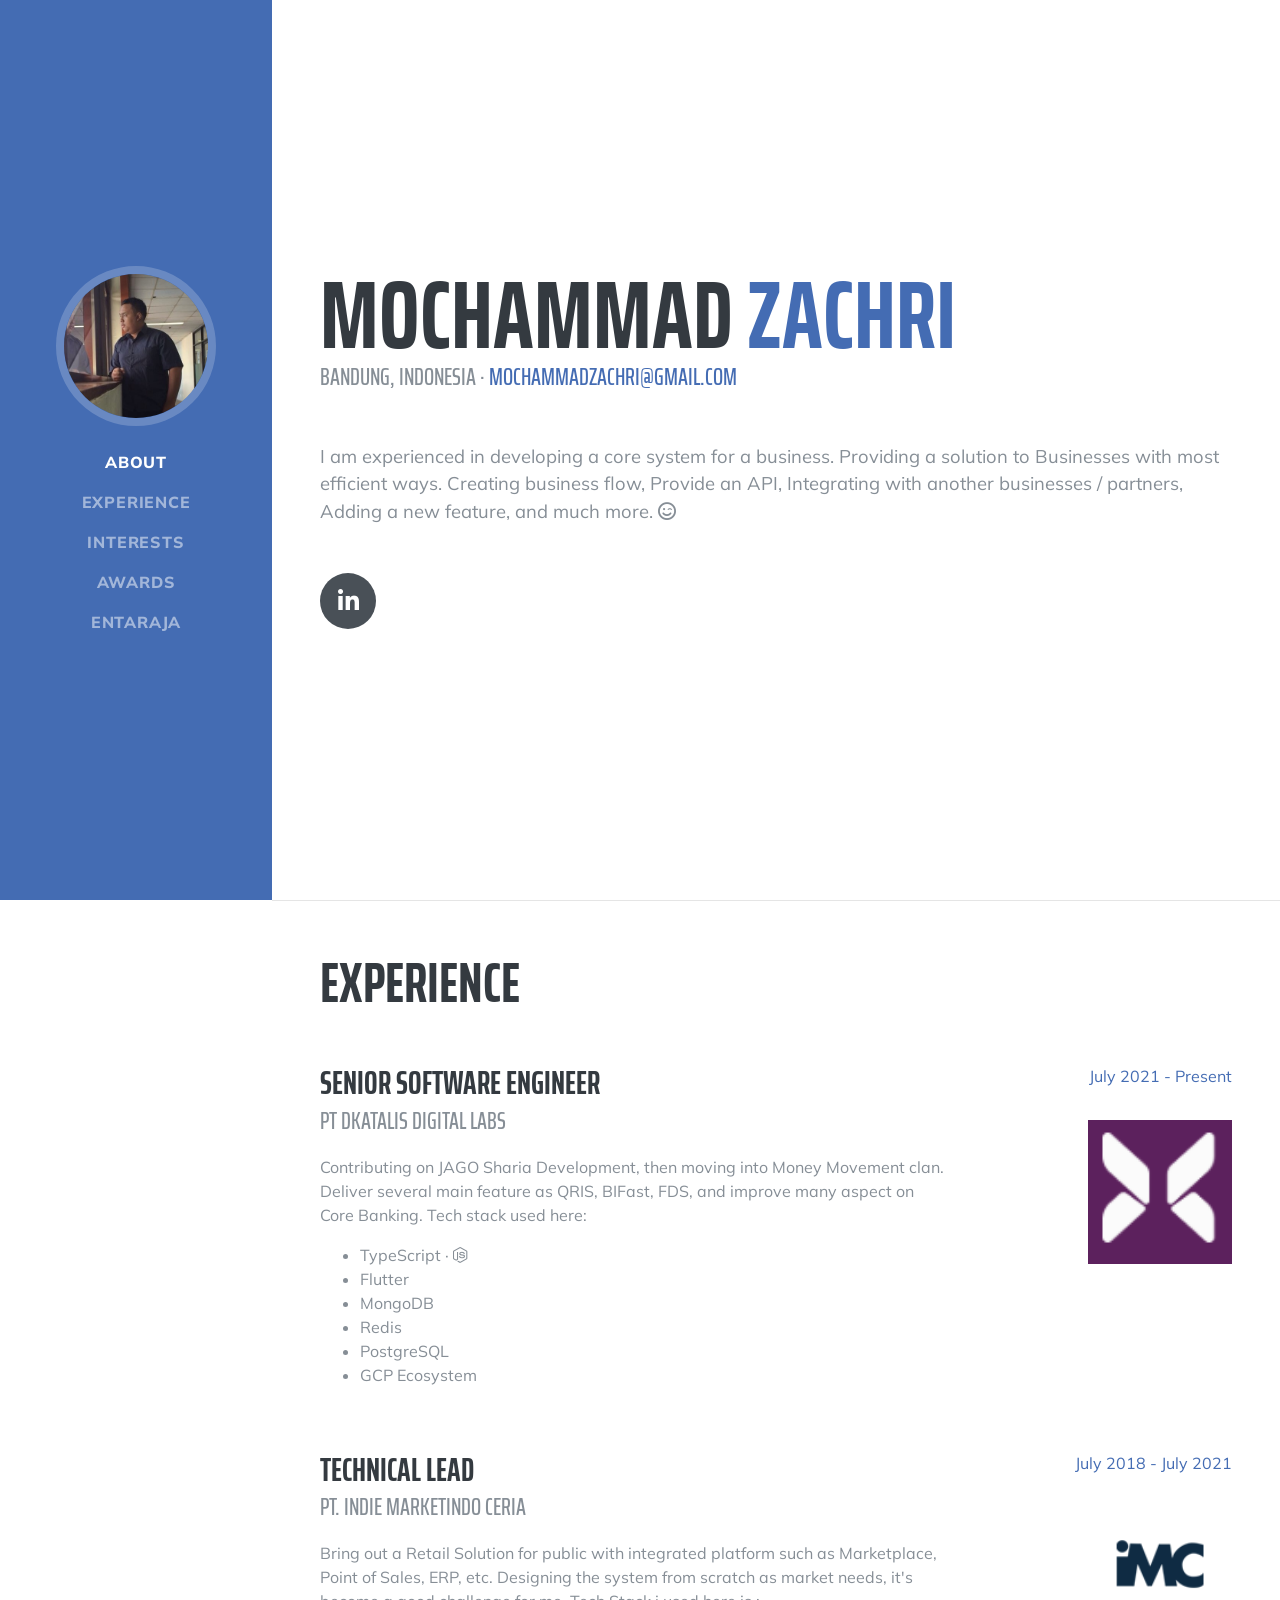
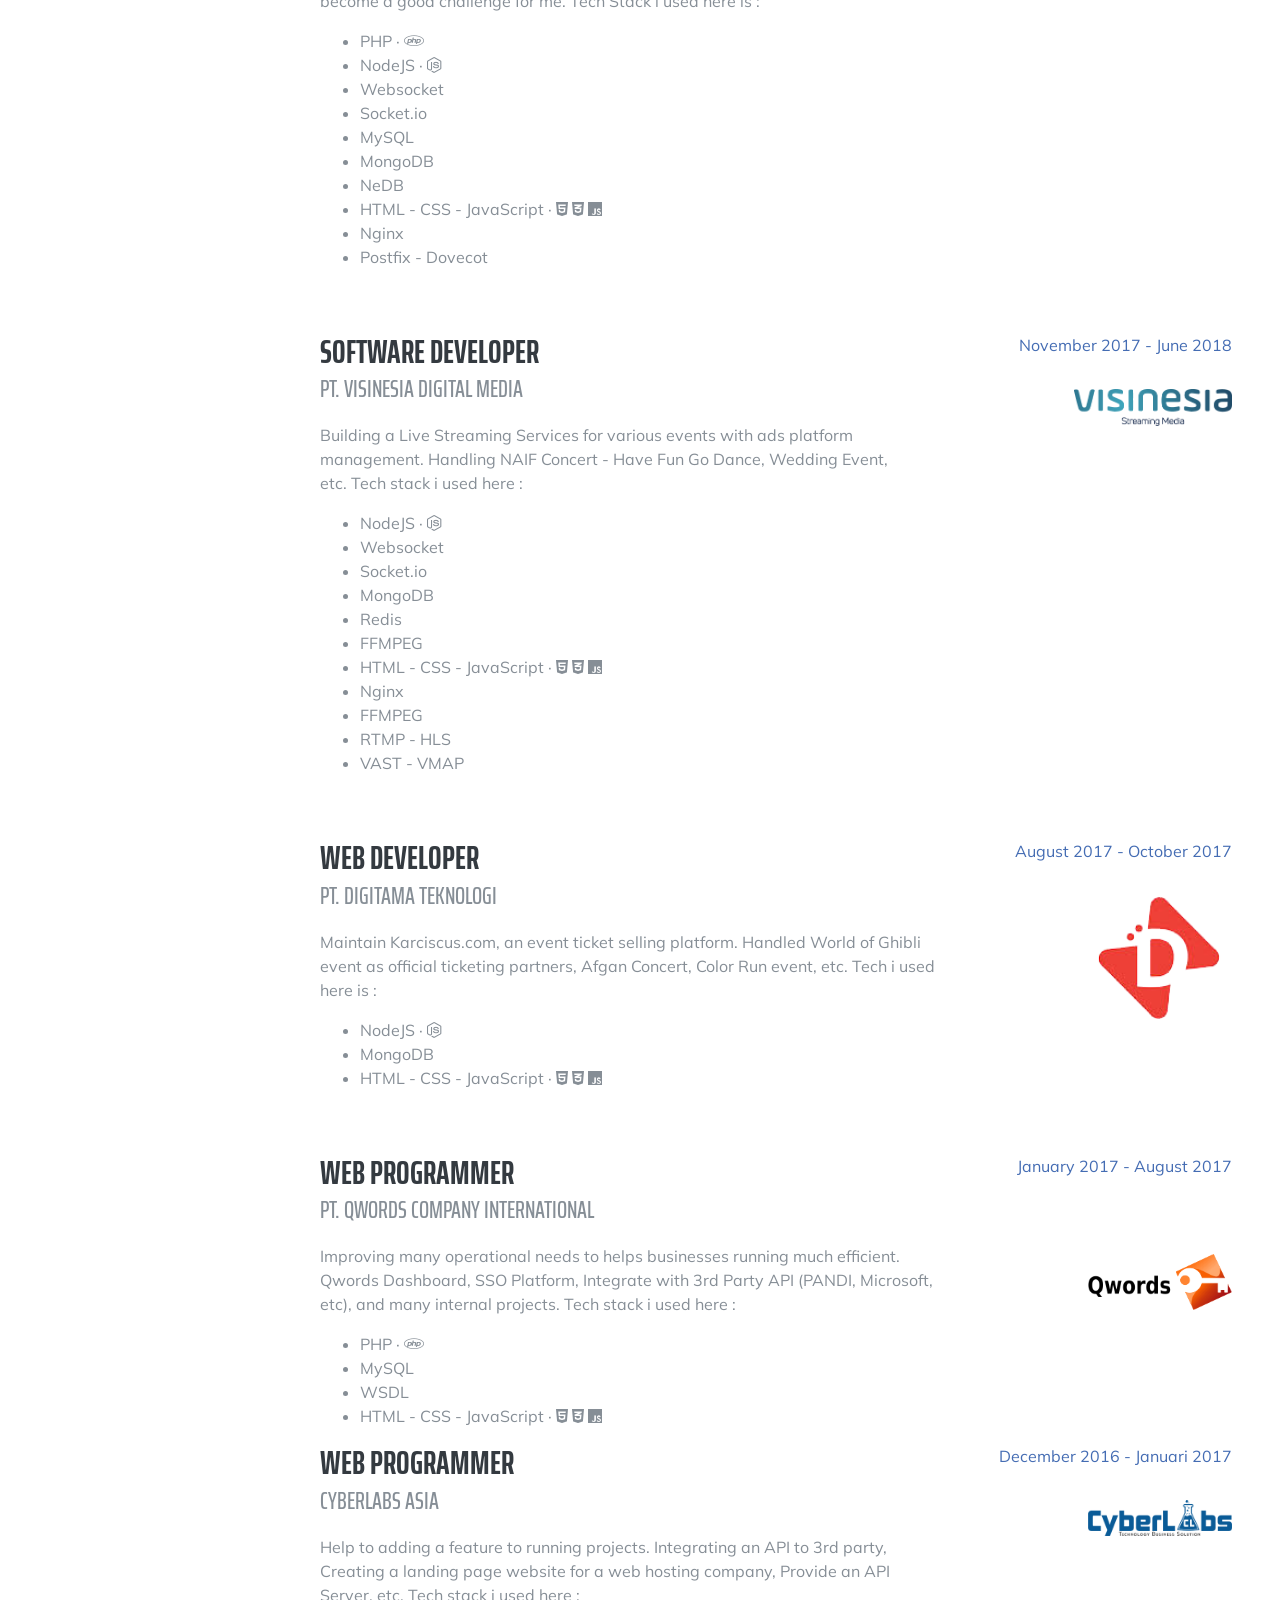
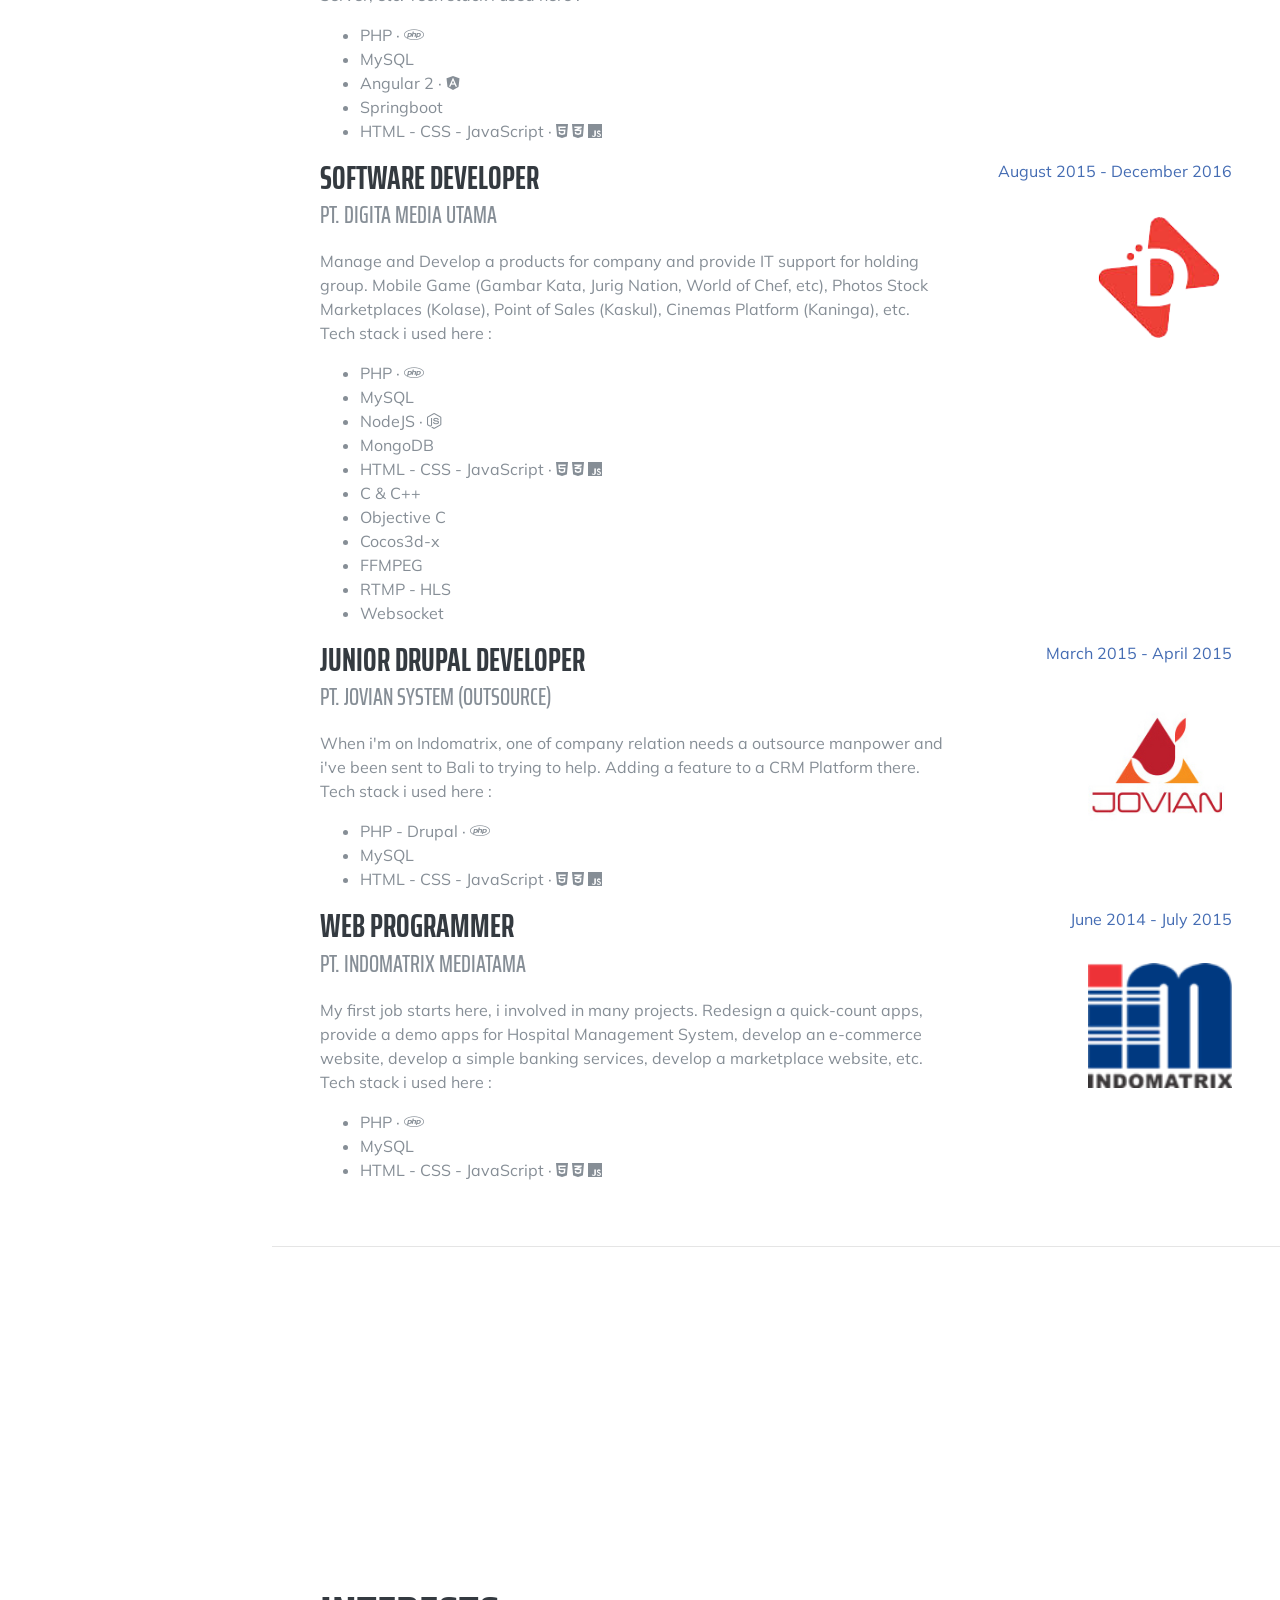
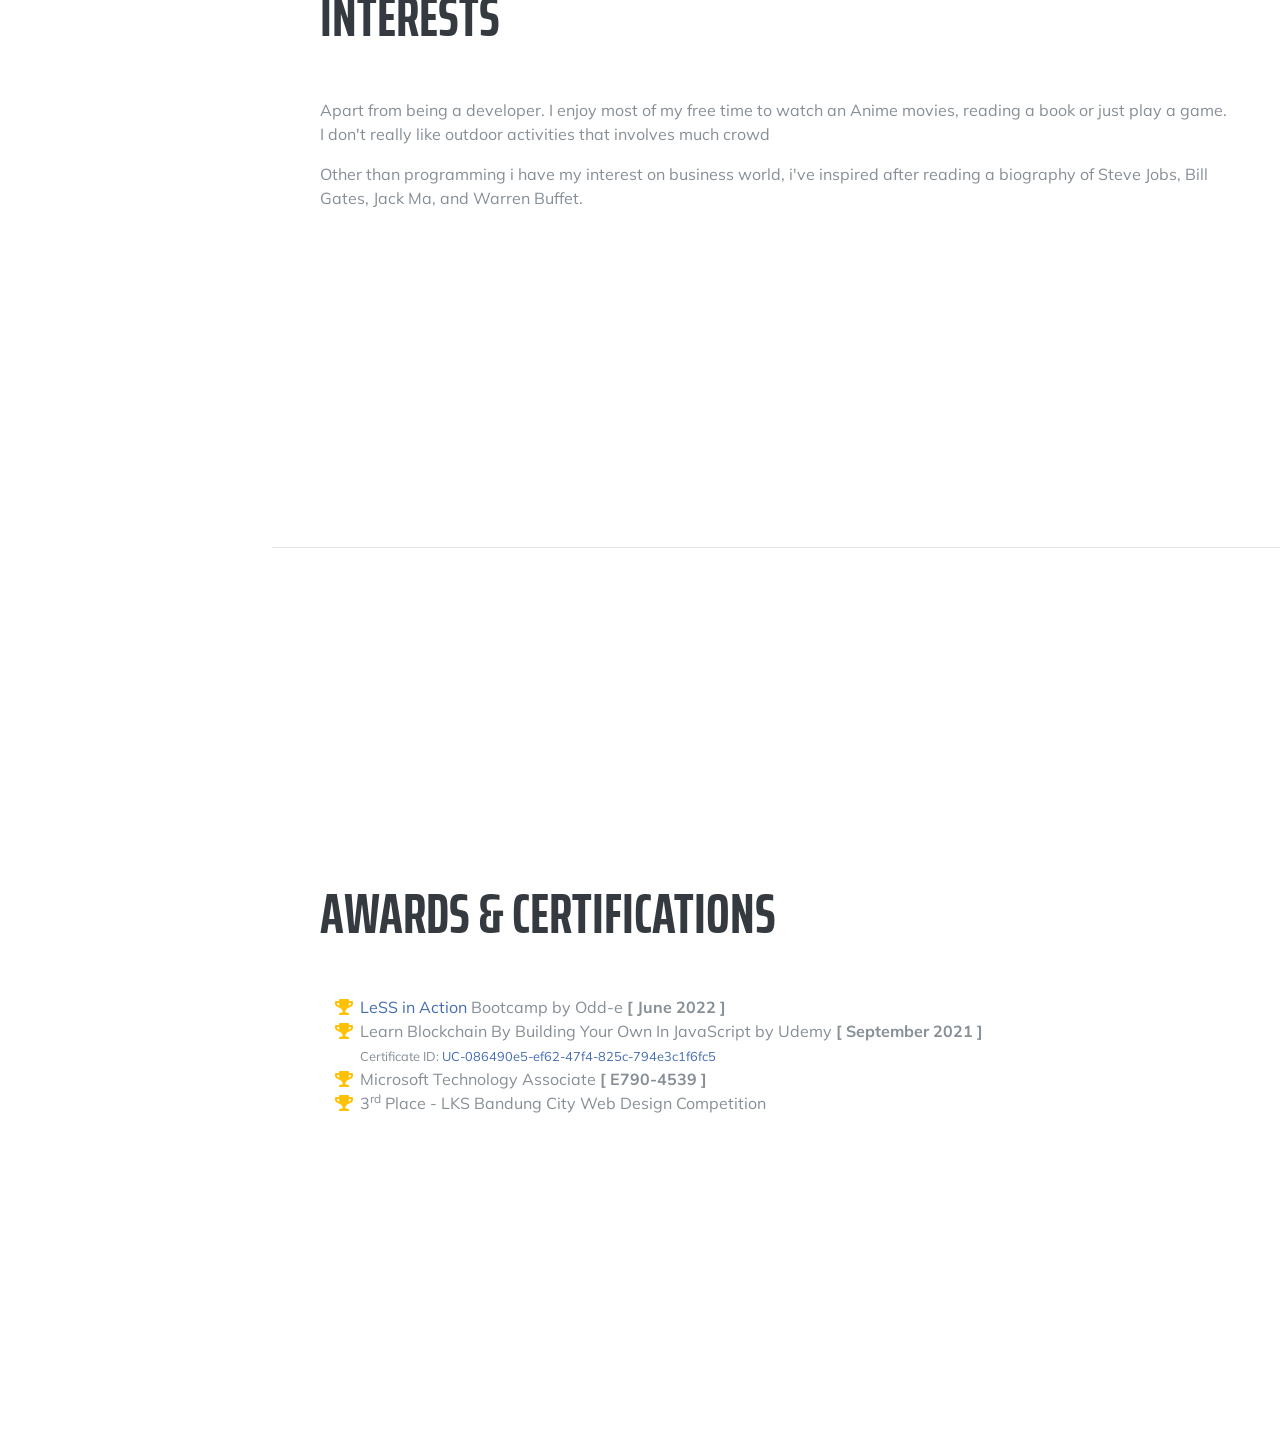
==== commit 0616c970: "update entaraja" ====
--- a/index.html
+++ b/index.html
@@ -60,6 +60,9 @@
         </li>
         <li class="nav-item">
           <a class="nav-link js-scroll-trigger" href="#awards">Awards</a>
+        </li>
+        <li class="nav-item">
+          <a class="nav-link" href="entaraja.html">EntarAja</a>
         </li>
       </ul>
     </div>
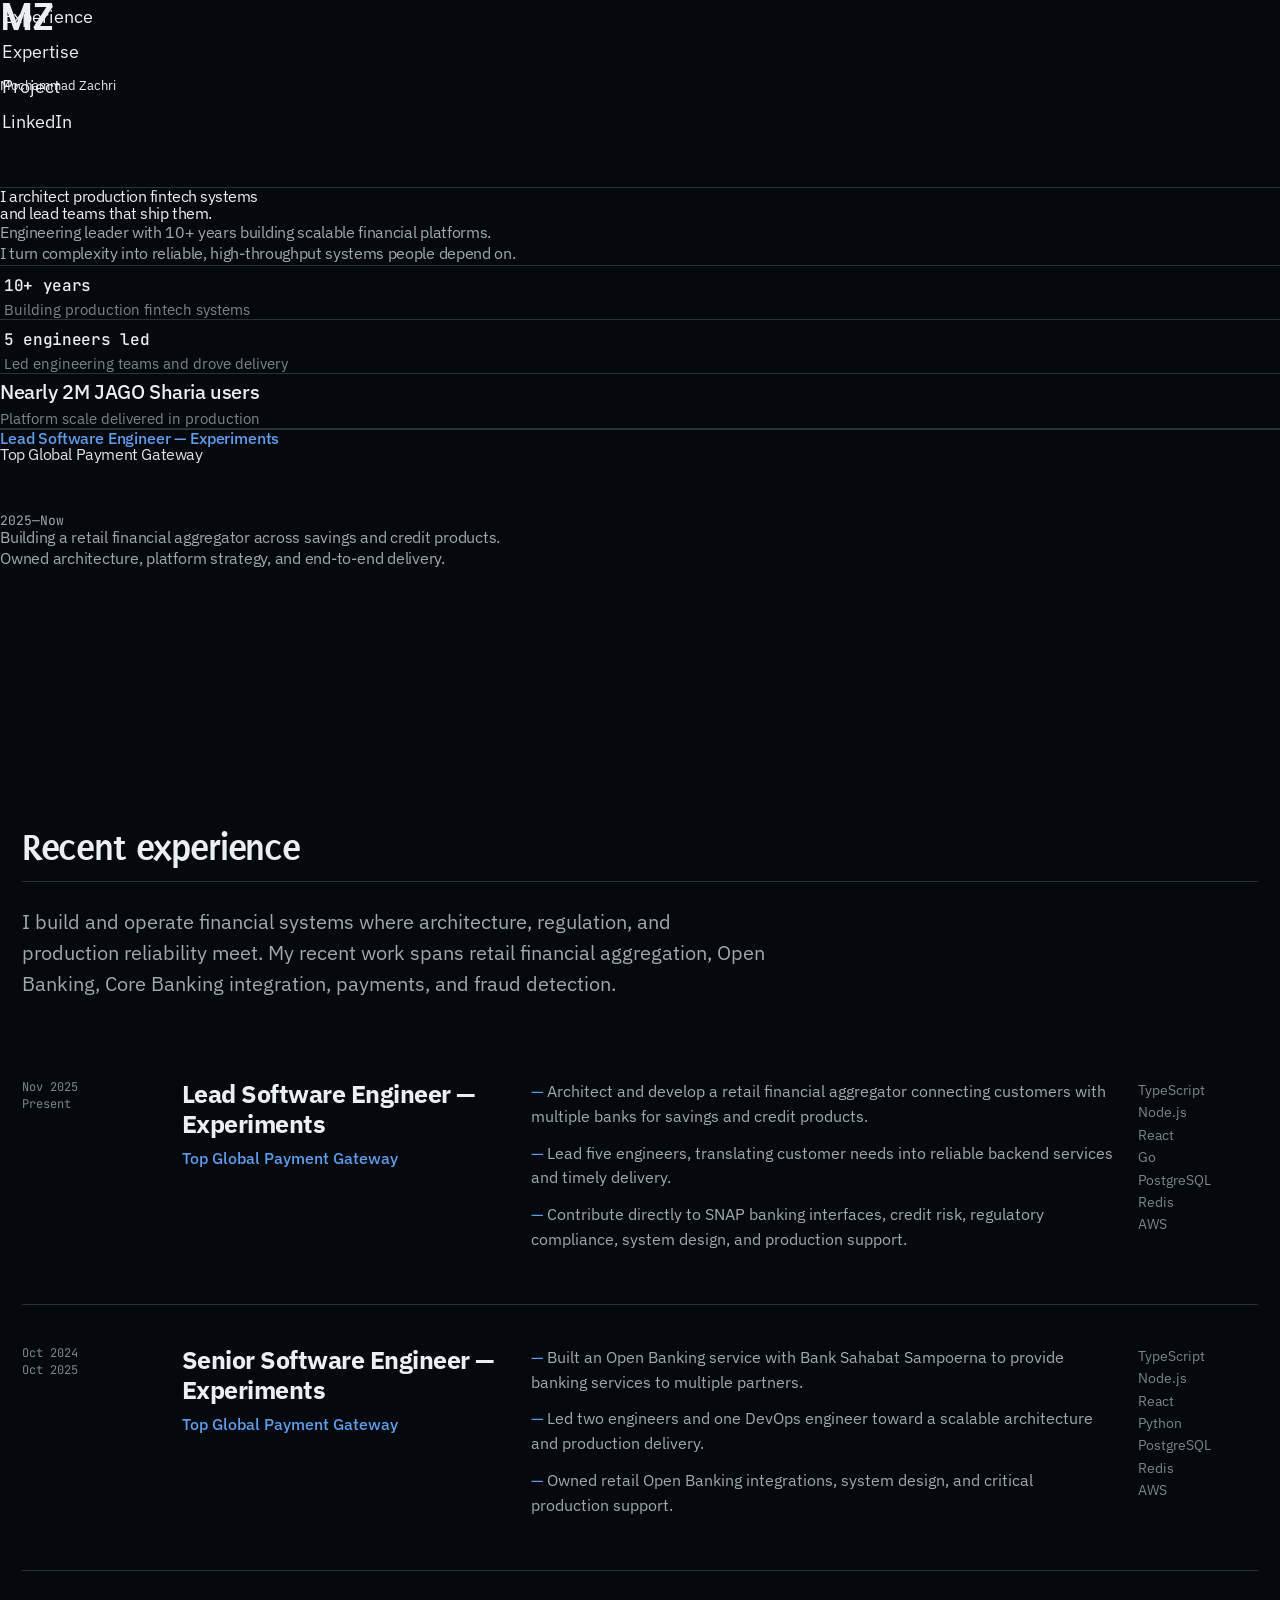
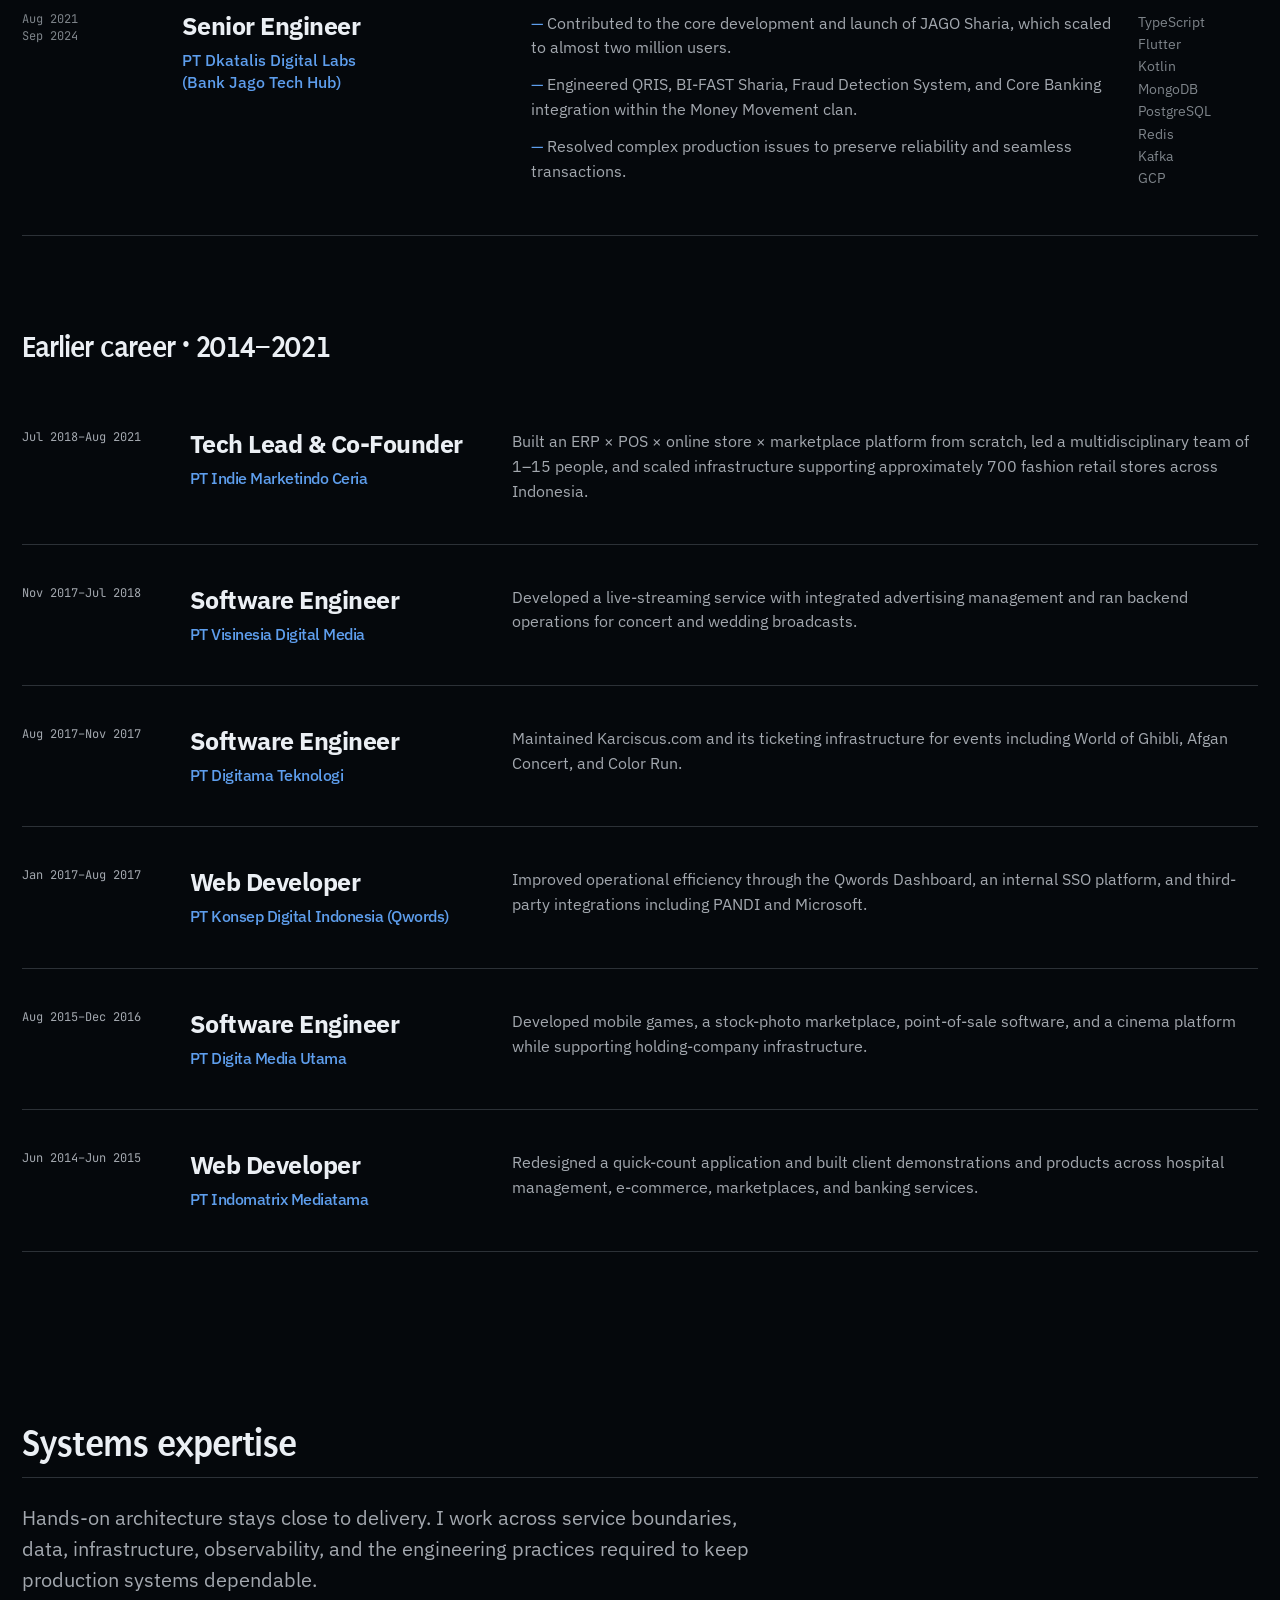
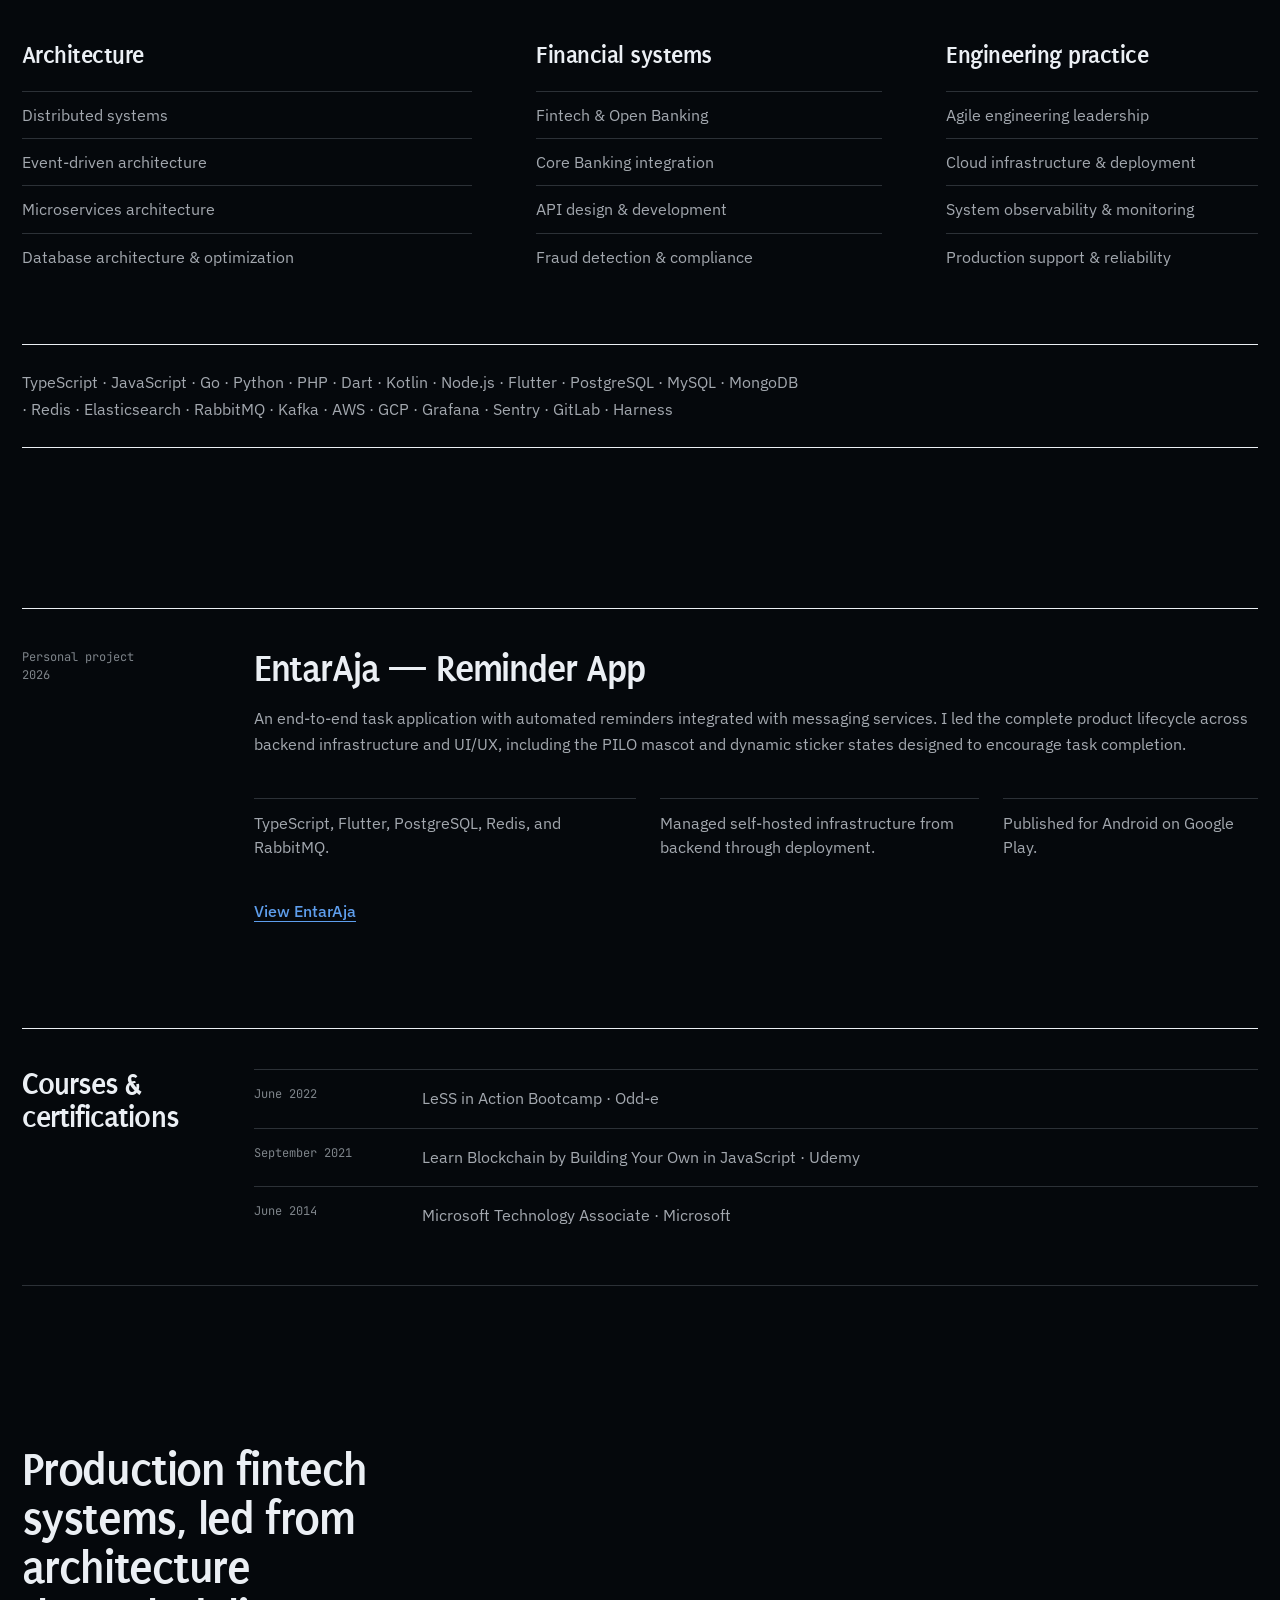
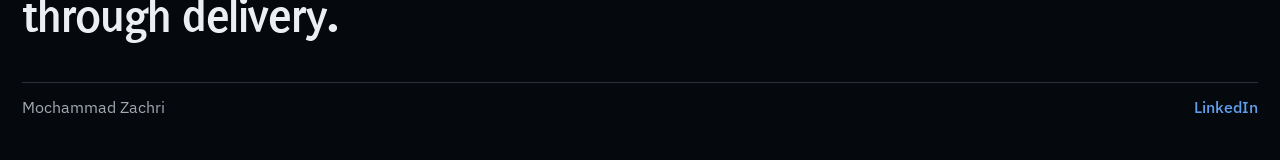
==== commit d16b742a: "feat: new redesigned resume" ====
--- a/index.html
+++ b/index.html
@@ -1,347 +1,222 @@
-<!DOCTYPE html>
+<!doctype html>
 <html lang="en">
-
-<head>
-  
-  <!-- Global site tag (gtag.js) - Google Analytics -->
-  <script async src="https://www.googletagmanager.com/gtag/js?id=UA-57146785-5"></script>
-  <script>
-    window.dataLayer = window.dataLayer || [];
-    function gtag(){dataLayer.push(arguments);}
-    gtag('js', new Date());
-
-    gtag('config', 'UA-57146785-5');
-  </script>
-
-  <meta charset="utf-8">
-  <meta name="viewport" content="width=device-width, initial-scale=1, shrink-to-fit=no">
-  <meta name="description" content="">
-  <meta name="author" content="">
-
-  <title>Mochammad Zachri | Software Developer</title>
-
-  <!-- Bootstrap core CSS -->
-  <link href="vendor/bootstrap/css/bootstrap.min.css" rel="stylesheet">
-
-  <!-- Custom fonts for this template -->
-  <link href="https://fonts.googleapis.com/css?family=Saira+Extra+Condensed:500,700" rel="stylesheet">
-  <link href="https://fonts.googleapis.com/css?family=Muli:400,400i,800,800i" rel="stylesheet">
-  <link href="vendor/fontawesome-free/css/all.min.css" rel="stylesheet">
-
-  <!-- Custom styles for this template -->
-  <link href="css/resume.min.css" rel="stylesheet">
-
-  <link rel="shortcut icon" type="image/png" href="img/icon.png" />
-
-</head>
-
-<body id="page-top">
-
-  <nav class="navbar navbar-expand-lg navbar-dark bg-primary fixed-top" id="sideNav">
-    <a class="navbar-brand js-scroll-trigger" href="#page-top">
-      <span class="d-block d-lg-none">Mochammad Zachri</span>
-      <span class="d-none d-lg-block">
-        <img class="img-fluid img-profile rounded-circle mx-auto mb-2" src="img/profile.JPG" alt="">
-      </span>
-    </a>
-    <button class="navbar-toggler" type="button" data-toggle="collapse" data-target="#navbarSupportedContent" aria-controls="navbarSupportedContent" aria-expanded="false" aria-label="Toggle navigation">
-      <span class="navbar-toggler-icon"></span>
-    </button>
-    <div class="collapse navbar-collapse" id="navbarSupportedContent">
-      <ul class="navbar-nav">
-        <li class="nav-item">
-          <a class="nav-link js-scroll-trigger" href="#about">About</a>
-        </li>
-        <li class="nav-item">
-          <a class="nav-link js-scroll-trigger" href="#experience">Experience</a>
-        </li>
-        <li class="nav-item">
-          <a class="nav-link js-scroll-trigger" href="#interests">Interests</a>
-        </li>
-        <li class="nav-item">
-          <a class="nav-link js-scroll-trigger" href="#awards">Awards</a>
-        </li>
-        <li class="nav-item">
-          <a class="nav-link" href="entaraja.html">EntarAja</a>
-        </li>
-      </ul>
-    </div>
-  </nav>
-
-  <div class="container-fluid p-0">
-
-    <section class="resume-section p-3 p-lg-5 d-flex align-items-center" id="about">
-      <div class="w-100">
-        <h1 class="mb-0">Mochammad
-          <span class="text-primary">Zachri</span>
-        </h1>
-        <div class="subheading mb-5">Bandung, Indonesia ·
-          <a href="mailto:mochammadzachri@gmail.com">mochammadzachri@gmail.com</a>
-        </div>
-        <p class="lead mb-5">I am experienced in developing a core system for a business. Providing a solution to Businesses with most efficient ways. Creating business flow, Provide an API, Integrating with another businesses / partners, Adding a new feature, and much more. <i class="far fa-smile-wink"></i></i></p>
-        <div class="social-icons">
-          <a href="https://www.linkedin.com/in/mzachri/" target="_blank">
-            <i class="fab fa-linkedin-in"></i>
-          </a>
-        </div>
+  <head>
+    <meta charset="utf-8">
+    <meta name="viewport" content="width=device-width, initial-scale=1, viewport-fit=cover">
+    <title>Mochammad Zachri — Software Engineer</title>
+    <link rel="preconnect" href="https://fonts.googleapis.com">
+    <link rel="preconnect" href="https://fonts.gstatic.com" crossorigin>
+    <link href="https://fonts.googleapis.com/css2?family=IBM+Plex+Sans:wght@400;500;600;700&family=JetBrains+Mono:wght@400;500&family=Puritan:wght@700&display=swap" rel="stylesheet">
+    <link rel="stylesheet" href=".impeccable/build/scaffold/layout.css">
+    <link rel="stylesheet" href="css/tokens.css">
+    <link rel="stylesheet" href="css/site.css">
+  </head>
+  <body>
+    <a class="skip-link" href="#experience">Skip to experience</a>
+    <main>
+      <div class="hero-stage">
+      <section class="hero comp-frame" id="overview" aria-labelledby="hero-thesis">
+        <p class="hero__monogram region r-monogram" data-region="monogram" aria-hidden="true">MZ</p>
+        <p class="hero__name region r-name" data-region="name">Mochammad Zachri</p>
+        <nav class="hero__nav" aria-label="Primary navigation">
+          <a class="region r-nav-experience" data-region="nav-experience" href="#experience">Experience</a>
+          <a class="region r-nav-expertise" data-region="nav-expertise" href="#expertise">Expertise</a>
+          <a class="region r-nav-project" data-region="nav-project" href="#project">Project</a>
+          <a class="region r-nav-linkedin" data-region="nav-linkedin" href="https://www.linkedin.com/in/mzachri/" target="_blank" rel="me noreferrer">LinkedIn</a>
+        </nav>
+        <div class="masthead-rule region r-masthead-rule" data-region="masthead-rule" aria-hidden="true"></div>
+        <h1 class="hero__thesis region r-hero-thesis" data-region="hero-thesis" id="hero-thesis">I architect production fintech systems<br>and lead teams that ship them.</h1>
+        <p class="hero__summary region r-hero-summary" data-region="hero-summary">Engineering leader with 10+ years building scalable financial platforms.<br>I turn complexity into reliable, high-throughput systems people depend on.</p>
+        <dl class="hero__proof">
+          <div class="proof region r-proof-years" data-region="proof-years">
+            <dt>10+ years</dt>
+            <dd>Building production fintech systems</dd>
+          </div>
+          <div class="proof region r-proof-leadership" data-region="proof-leadership">
+            <dt>5 engineers led</dt>
+            <dd>Led engineering teams and drove delivery</dd>
+          </div>
+          <div class="proof region r-proof-scale" data-region="proof-scale">
+            <dt>Nearly 2M JAGO Sharia users</dt>
+            <dd>Platform scale delivered in production</dd>
+          </div>
+        </dl>
+        <div class="evidence-rule region r-evidence-rule" data-region="evidence-rule" aria-hidden="true"></div>
+        <p class="hero__current-title region r-current-title" data-region="current-title">Lead Software Engineer — Experiments</p>
+        <p class="hero__current-company region r-current-company" data-region="current-company">Top Global Payment Gateway</p>
+        <p class="hero__current-date region r-current-date" data-region="current-date">2025—Now</p>
+        <p class="hero__current-summary region r-current-summary" data-region="current-summary">Building a retail financial aggregator across savings and credit products.<br>Owned architecture, platform strategy, and end-to-end delivery.</p>
+      </section>
       </div>
-    </section>
-
-    <hr class="m-0">
-
-    <style>
-      .company-logo{
-        padding-top: 2rem;
-        width: 50%;
-        margin: auto;
-      }
-    </style>
-
-    <section class="resume-section p-3 p-lg-5 d-flex justify-content-center" id="experience">
-      <div class="w-100">
-        <h2 class="mb-5">Experience</h2>
-
-        <div class="resume-item d-flex flex-column flex-md-row justify-content-between mb-5">
-          <div class="resume-content">
-            <h3 class="mb-0">Senior Software Engineer</h3>
-            <div class="subheading mb-3">PT Dkatalis Digital Labs</div>
-            <p>Contributing on JAGO Sharia Development, then moving into Money Movement clan. Deliver several main feature as QRIS, BIFast, FDS, and improve many aspect on Core Banking. Tech stack used here:</p>
+
+      <section class="resume-section" id="experience" aria-labelledby="experience-title">
+        <header class="section-heading">
+          <h2 id="experience-title">Recent experience</h2>
+        </header>
+        <p class="section-lead">I build and operate financial systems where architecture, regulation, and production reliability meet. My recent work spans retail financial aggregation, Open Banking, Core Banking integration, payments, and fraud detection.</p>
+
+        <ol class="experience-list">
+          <li class="experience-item">
+            <p class="experience-date"><time datetime="2025-11">Nov 2025</time><br>Present</p>
+            <div class="experience-role">
+              <h3>Lead Software Engineer — Experiments</h3>
+              <p>Top Global Payment Gateway</p>
+            </div>
+            <div class="experience-summary">
+              <ul>
+                <li>Architect and develop a retail financial aggregator connecting customers with multiple banks for savings and credit products.</li>
+                <li>Lead five engineers, translating customer needs into reliable backend services and timely delivery.</li>
+                <li>Contribute directly to SNAP banking interfaces, credit risk, regulatory compliance, system design, and production support.</li>
+              </ul>
+            </div>
+            <p class="experience-stack">TypeScript<br>Node.js<br>React<br>Go<br>PostgreSQL<br>Redis<br>AWS</p>
+          </li>
+
+          <li class="experience-item">
+            <p class="experience-date"><time datetime="2024-10">Oct 2024</time><br><time datetime="2025-10">Oct 2025</time></p>
+            <div class="experience-role">
+              <h3>Senior Software Engineer — Experiments</h3>
+              <p>Top Global Payment Gateway</p>
+            </div>
+            <div class="experience-summary">
+              <ul>
+                <li>Built an Open Banking service with Bank Sahabat Sampoerna to provide banking services to multiple partners.</li>
+                <li>Led two engineers and one DevOps engineer toward a scalable architecture and production delivery.</li>
+                <li>Owned retail Open Banking integrations, system design, and critical production support.</li>
+              </ul>
+            </div>
+            <p class="experience-stack">TypeScript<br>Node.js<br>React<br>Python<br>PostgreSQL<br>Redis<br>AWS</p>
+          </li>
+
+          <li class="experience-item">
+            <p class="experience-date"><time datetime="2021-08">Aug 2021</time><br><time datetime="2024-09">Sep 2024</time></p>
+            <div class="experience-role">
+              <h3>Senior Engineer</h3>
+              <p>PT Dkatalis Digital Labs<br>(Bank Jago Tech Hub)</p>
+            </div>
+            <div class="experience-summary">
+              <ul>
+                <li>Contributed to the core development and launch of JAGO Sharia, which scaled to almost two million users.</li>
+                <li>Engineered QRIS, BI-FAST Sharia, Fraud Detection System, and Core Banking integration within the Money Movement clan.</li>
+                <li>Resolved complex production issues to preserve reliability and seamless transactions.</li>
+              </ul>
+            </div>
+            <p class="experience-stack">TypeScript<br>Flutter<br>Kotlin<br>MongoDB<br>PostgreSQL<br>Redis<br>Kafka<br>GCP</p>
+          </li>
+        </ol>
+
+        <div class="archive">
+          <h3>Earlier career · 2014–2021</h3>
+          <ol class="archive-list">
+            <li class="archive-item">
+              <p class="experience-date"><time datetime="2018-07">Jul 2018</time>–<time datetime="2021-08">Aug 2021</time></p>
+              <h4>Tech Lead &amp; Co-Founder<span>PT Indie Marketindo Ceria</span></h4>
+              <p>Built an ERP × POS × online store × marketplace platform from scratch, led a multidisciplinary team of 1–15 people, and scaled infrastructure supporting approximately 700 fashion retail stores across Indonesia.</p>
+            </li>
+            <li class="archive-item">
+              <p class="experience-date"><time datetime="2017-11">Nov 2017</time>–<time datetime="2018-07">Jul 2018</time></p>
+              <h4>Software Engineer<span>PT Visinesia Digital Media</span></h4>
+              <p>Developed a live-streaming service with integrated advertising management and ran backend operations for concert and wedding broadcasts.</p>
+            </li>
+            <li class="archive-item">
+              <p class="experience-date"><time datetime="2017-08">Aug 2017</time>–<time datetime="2017-11">Nov 2017</time></p>
+              <h4>Software Engineer<span>PT Digitama Teknologi</span></h4>
+              <p>Maintained Karciscus.com and its ticketing infrastructure for events including World of Ghibli, Afgan Concert, and Color Run.</p>
+            </li>
+            <li class="archive-item">
+              <p class="experience-date"><time datetime="2017-01">Jan 2017</time>–<time datetime="2017-08">Aug 2017</time></p>
+              <h4>Web Developer<span>PT Konsep Digital Indonesia (Qwords)</span></h4>
+              <p>Improved operational efficiency through the Qwords Dashboard, an internal SSO platform, and third-party integrations including PANDI and Microsoft.</p>
+            </li>
+            <li class="archive-item">
+              <p class="experience-date"><time datetime="2015-08">Aug 2015</time>–<time datetime="2016-12">Dec 2016</time></p>
+              <h4>Software Engineer<span>PT Digita Media Utama</span></h4>
+              <p>Developed mobile games, a stock-photo marketplace, point-of-sale software, and a cinema platform while supporting holding-company infrastructure.</p>
+            </li>
+            <li class="archive-item">
+              <p class="experience-date"><time datetime="2014-06">Jun 2014</time>–<time datetime="2015-06">Jun 2015</time></p>
+              <h4>Web Developer<span>PT Indomatrix Mediatama</span></h4>
+              <p>Redesigned a quick-count application and built client demonstrations and products across hospital management, e-commerce, marketplaces, and banking services.</p>
+            </li>
+          </ol>
+        </div>
+      </section>
+
+      <section class="resume-section" id="expertise" aria-labelledby="expertise-title">
+        <header class="section-heading">
+          <h2 id="expertise-title">Systems expertise</h2>
+        </header>
+        <p class="section-lead">Hands-on architecture stays close to delivery. I work across service boundaries, data, infrastructure, observability, and the engineering practices required to keep production systems dependable.</p>
+
+        <div class="expertise-layout">
+          <div class="expertise-group">
+            <h3>Architecture</h3>
             <ul>
-              <li>TypeScript · <i class="fab fa-node-js"></i></li>
-              <li>Flutter</li>
-              <li>MongoDB</li>
-              <li>Redis</li>
-              <li>PostgreSQL</li>
-              <li>GCP Ecosystem</li>
+              <li>Distributed systems</li>
+              <li>Event-driven architecture</li>
+              <li>Microservices architecture</li>
+              <li>Database architecture &amp; optimization</li>
             </ul>
           </div>
-          <div class="resume-date text-md-right">
-            <span class="text-primary">July 2021 - Present</span>
-            <br />
-            <img src="img/dkatalis.png" class="company-logo" alt="PT Dkatalis Digital Labs" />
-          </div>
-        </div>
-
-        <div class="resume-item d-flex flex-column flex-md-row justify-content-between mb-5">
-          <div class="resume-content">
-            <h3 class="mb-0">Technical Lead</h3>
-            <div class="subheading mb-3">PT. Indie Marketindo Ceria</div>
-            <p>Bring out a Retail Solution for public with integrated platform such as Marketplace, Point of Sales, ERP, etc. Designing the system from scratch as market needs, it's become a good challenge for me. Tech Stack i used here is :</p>
+          <div class="expertise-group">
+            <h3>Financial systems</h3>
             <ul>
-              <li>PHP · <i class="fab fa-php"></i></li>
-              <li>NodeJS · <i class="fab fa-node-js"></i></li>
-              <li>Websocket</li>
-              <li>Socket.io</li>
-              <li>MySQL</li>
-              <li>MongoDB</li>
-              <li>NeDB</li>
-              <li>HTML - CSS - JavaScript · <i class="fab fa-html5"></i>&nbsp;<i class="fab fa-css3-alt"></i>&nbsp;<i class="fab fa-js"></i></li>
-              <li>Nginx</li>
-              <li>Postfix - Dovecot</li>
+              <li>Fintech &amp; Open Banking</li>
+              <li>Core Banking integration</li>
+              <li>API design &amp; development</li>
+              <li>Fraud detection &amp; compliance</li>
             </ul>
           </div>
-          <div class="resume-date text-md-right">
-            <span class="text-primary">July 2018 - July 2021</span>
-            <br />
-            <img src="img/imceria.png" class="company-logo" alt="PT. Indie Marketindo Ceria" />
-          </div>
-        </div>
-
-        <div class="resume-item d-flex flex-column flex-md-row justify-content-between mb-5">
-          <div class="resume-content">
-            <h3 class="mb-0">Software Developer</h3>
-            <div class="subheading mb-3">PT. Visinesia Digital Media</div>
-            <p>Building a Live Streaming Services for various events with ads platform management. Handling NAIF Concert - Have Fun Go Dance, Wedding Event, etc. Tech stack i used here :</p>
+          <div class="expertise-group">
+            <h3>Engineering practice</h3>
             <ul>
-              <li>NodeJS · <i class="fab fa-node-js"></i></li>
-              <li>Websocket</li>
-              <li>Socket.io</li>
-              <li>MongoDB</li>
-              <li>Redis</li>
-              <li>FFMPEG</li>
-              <li>HTML - CSS - JavaScript · <i class="fab fa-html5"></i>&nbsp;<i class="fab fa-css3-alt"></i>&nbsp;<i class="fab fa-js"></i></li>
-              <li>Nginx</li>
-              <li>FFMPEG</li>
-              <li>RTMP - HLS</li>
-              <li>VAST - VMAP</li>
+              <li>Agile engineering leadership</li>
+              <li>Cloud infrastructure &amp; deployment</li>
+              <li>System observability &amp; monitoring</li>
+              <li>Production support &amp; reliability</li>
             </ul>
           </div>
-          <div class="resume-date text-md-right">
-            <span class="text-primary">November 2017 - June 2018</span>
-            <br />
-            <img src="img/visinesia.png" class="company-logo" alt="PT. Visinesia Digital Media" />
-          </div>
-        </div>
-
-        <div class="resume-item d-flex flex-column flex-md-row justify-content-between mb-5">
-          <div class="resume-content">
-            <h3 class="mb-0">Web Developer</h3>
-            <div class="subheading mb-3">PT. Digitama Teknologi</div>
-            <p>Maintain Karciscus.com, an event ticket selling platform. Handled World of Ghibli event as official ticketing partners, Afgan Concert, Color Run event, etc. Tech i used here is :</p>
-            <ul>
-              <li>NodeJS · <i class="fab fa-node-js"></i></li>
-              <li>MongoDB</li>
-              <li>HTML - CSS - JavaScript · <i class="fab fa-html5"></i>&nbsp;<i class="fab fa-css3-alt"></i>&nbsp;<i class="fab fa-js"></i></li>
-            </ul>
-          </div>
-          <div class="resume-date text-md-right">
-            <span class="text-primary">August 2017 - October 2017</span>
-            <br />
-            <img src="img/digitama.png" class="company-logo" alt="PT. Digitama Teknologi" />
-          </div>
-        </div>
-
-        <div class="resume-item d-flex flex-column flex-md-row justify-content-between">
-          <div class="resume-content">
-            <h3 class="mb-0">Web Programmer</h3>
-            <div class="subheading mb-3">PT. Qwords Company International</div>
-            <p>Improving many operational needs to helps businesses running much efficient. Qwords Dashboard, SSO Platform, Integrate with 3rd Party API (PANDI, Microsoft, etc), and many internal projects. Tech stack i used here :</p>
-            <ul>
-              <li>PHP · <i class="fab fa-php"></i></li>
-              <li>MySQL</li>
-              <li>WSDL</li>
-              <li>HTML - CSS - JavaScript · <i class="fab fa-html5"></i>&nbsp;<i class="fab fa-css3-alt"></i>&nbsp;<i class="fab fa-js"></i></li>
-            </ul>
-          </div>
-          <div class="resume-date text-md-right">
-            <span class="text-primary">January 2017 - August 2017</span>
-            <br />
-            <img src="img/qwords.png" class="company-logo" alt="PT. Qwords Company International" />
-          </div>
-        </div>
-
-        <div class="resume-item d-flex flex-column flex-md-row justify-content-between">
-          <div class="resume-content">
-            <h3 class="mb-0">Web Programmer</h3>
-            <div class="subheading mb-3">Cyberlabs Asia</div>
-            <p>Help to adding a feature to running projects. Integrating an API to 3rd party, Creating a landing page website for a web hosting company, Provide an API Server, etc. Tech stack i used here :</p>
-            <ul>
-              <li>PHP · <i class="fab fa-php"></i></li>
-              <li>MySQL</li>
-              <li>Angular 2 · <i class="fab fa-angular"></i></li>
-              <li>Springboot</li>
-              <li>HTML - CSS - JavaScript · <i class="fab fa-html5"></i>&nbsp;<i class="fab fa-css3-alt"></i>&nbsp;<i class="fab fa-js"></i></li>
-            </ul>
-          </div>
-          <div class="resume-date text-md-right">
-            <span class="text-primary">December 2016 - Januari 2017</span>
-            <br />
-            <img src="img/cyberlabs.png" class="company-logo" alt="Cyberlabs Asia" />
-          </div>
-        </div>
-
-        <div class="resume-item d-flex flex-column flex-md-row justify-content-between">
-          <div class="resume-content">
-            <h3 class="mb-0">Software Developer</h3>
-            <div class="subheading mb-3">PT. Digita Media Utama</div>
-            <p>Manage and Develop a products for company and provide IT support for holding group. Mobile Game (Gambar Kata, Jurig Nation, World of Chef, etc), Photos Stock Marketplaces (Kolase), Point of Sales (Kaskul), Cinemas Platform (Kaninga), etc. Tech stack i used here :</p>
-            <ul>
-              <li>PHP · <i class="fab fa-php"></i></li>
-              <li>MySQL</li>
-              <li>NodeJS · <i class="fab fa-node-js"></i></li>
-              <li>MongoDB</li>
-              <li>HTML - CSS - JavaScript · <i class="fab fa-html5"></i>&nbsp;<i class="fab fa-css3-alt"></i>&nbsp;<i class="fab fa-js"></i></li>
-              <li>C & C++</li>
-              <li>Objective C</li>
-              <li>Cocos3d-x</li>
-              <li>FFMPEG</li>
-              <li>RTMP - HLS</li>
-              <li>Websocket</li>
-            </ul>
-          </div>
-          <div class="resume-date text-md-right">
-            <span class="text-primary">August 2015 - December 2016</span>
-            <br />
-            <img src="img/digitama.png" class="company-logo" alt="PT. Digita Media Utama" />
-          </div>
-        </div>
-
-        <div class="resume-item d-flex flex-column flex-md-row justify-content-between">
-          <div class="resume-content">
-            <h3 class="mb-0">Junior Drupal Developer</h3>
-            <div class="subheading mb-3">PT. Jovian System (Outsource)</div>
-            <p>When i'm on Indomatrix, one of company relation needs a outsource manpower and i've been sent to Bali to trying to help. Adding a feature to a CRM Platform there. Tech stack i used here :</p>
-            <ul>
-              <li>PHP - Drupal · <i class="fab fa-php"></i></li>
-              <li>MySQL</li>
-              <li>HTML - CSS - JavaScript · <i class="fab fa-html5"></i>&nbsp;<i class="fab fa-css3-alt"></i>&nbsp;<i class="fab fa-js"></i></li>
-            </ul>
-          </div>
-          <div class="resume-date text-md-right">
-            <span class="text-primary">March 2015 - April 2015</span>
-            <br />
-            <img src="img/jovian.jpg" class="company-logo" alt="PT. Jovian System" />
-          </div>
-        </div>
-
-        <div class="resume-item d-flex flex-column flex-md-row justify-content-between">
-          <div class="resume-content">
-            <h3 class="mb-0">Web Programmer</h3>
-            <div class="subheading mb-3">PT. Indomatrix Mediatama</div>
-            <p>My first job starts here, i involved in many projects. Redesign a quick-count apps, provide a demo apps for Hospital Management System, develop an e-commerce website, develop a simple banking services, develop a marketplace website, etc. Tech stack i used here :</p>
-            <ul>
-              <li>PHP · <i class="fab fa-php"></i></li>
-              <li>MySQL</li>
-              <li>HTML - CSS - JavaScript · <i class="fab fa-html5"></i>&nbsp;<i class="fab fa-css3-alt"></i>&nbsp;<i class="fab fa-js"></i></li>
-            </ul>
-          </div>
-          <div class="resume-date text-md-right">
-            <span class="text-primary">June 2014 - July 2015</span>
-            <br />
-            <img src="img/im.png" class="company-logo" alt="PT. Indomatrix Mediatama" />
-          </div>
-        </div>
-
+        </div>
+
+        <div class="technology-band" aria-label="Technology stack">
+          <p>TypeScript · JavaScript · Go · Python · PHP · Dart · Kotlin · Node.js · Flutter · PostgreSQL · MySQL · MongoDB · Redis · Elasticsearch · RabbitMQ · Kafka · AWS · GCP · Grafana · Sentry · GitLab · Harness</p>
+        </div>
+      </section>
+
+      <section class="resume-section" id="project" aria-labelledby="project-title">
+        <div class="project-layout">
+          <p class="project-meta">Personal project<br><time datetime="2026">2026</time></p>
+          <div class="project-copy">
+            <h2 id="project-title">EntarAja — Reminder App</h2>
+            <p>An end-to-end task application with automated reminders integrated with messaging services. I led the complete product lifecycle across backend infrastructure and UI/UX, including the PILO mascot and dynamic sticker states designed to encourage task completion.</p>
+            <div class="project-facts">
+              <p>TypeScript, Flutter, PostgreSQL, Redis, and RabbitMQ.</p>
+              <p>Managed self-hosted infrastructure from backend through deployment.</p>
+              <p>Published for Android on Google Play.</p>
+            </div>
+            <a class="project-link" href="http://entaraja.rieprojects.com" target="_blank" rel="noreferrer">View EntarAja</a>
+          </div>
+        </div>
+
+        <div class="credentials">
+          <h3>Courses &amp; certifications</h3>
+          <ul>
+            <li><time datetime="2022-06">June 2022</time><span>LeSS in Action Bootcamp · Odd-e</span></li>
+            <li><time datetime="2021-09">September 2021</time><span>Learn Blockchain by Building Your Own in JavaScript · Udemy</span></li>
+            <li><time datetime="2014-06">June 2014</time><span>Microsoft Technology Associate · Microsoft</span></li>
+          </ul>
+        </div>
+      </section>
+    </main>
+
+    <footer class="site-footer">
+      <p class="site-footer__line">Production fintech systems, led from architecture through delivery.</p>
+      <div class="site-footer__meta">
+        <span>Mochammad Zachri</span>
+        <a href="https://www.linkedin.com/in/mzachri/" target="_blank" rel="me noreferrer">LinkedIn</a>
       </div>
-
-    </section>
-
-    <hr class="m-0">
-
-    <section class="resume-section p-3 p-lg-5 d-flex align-items-center" id="interests">
-      <div class="w-100">
-        <h2 class="mb-5">Interests</h2>
-        <p>Apart from being a developer. I enjoy most of my free time to watch an Anime movies, reading a book or just play a game. I don't really like outdoor activities that involves much crowd</p>
-        <p class="mb-0">Other than programming i have my interest on business world, i've inspired after reading a biography of Steve Jobs, Bill Gates, Jack Ma, and Warren Buffet.</p>
-      </div>
-    </section>
-
-    <hr class="m-0">
-
-    <section class="resume-section p-3 p-lg-5 d-flex align-items-center" id="awards">
-      <div class="w-100">
-        <h2 class="mb-5">Awards &amp; Certifications</h2>
-        <ul class="fa-ul mb-0">
-          <li>
-            <i class="fa-li fa fa-trophy text-warning"></i>
-            <a href="https://less.works/profiles/mochammad-zachri-yunadi">LeSS in Action</a> Bootcamp by Odd-e <b>[ June 2022 ]</b></li>
-          <li>
-            <i class="fa-li fa fa-trophy text-warning"></i>
-            Learn Blockchain By Building Your Own In JavaScript by Udemy <b>[ September 2021 ]</b> <br/>
-            <small>Certificate ID: <a href="https://www.udemy.com/certificate/UC-086490e5-ef62-47f4-825c-794e3c1f6fc5/">UC-086490e5-ef62-47f4-825c-794e3c1f6fc5</a></small></li>
-          <li>
-            <i class="fa-li fa fa-trophy text-warning"></i>
-            Microsoft Technology Associate <b>[ E790-4539 ]</b></li>
-          <li>
-            <i class="fa-li fa fa-trophy text-warning"></i>
-            3<sup>rd</sup>
-            Place - LKS Bandung City Web Design Competition</li>
-        </ul>
-      </div>
-    </section>
-
-  </div>
-
-  <!-- Bootstrap core JavaScript -->
-  <script src="vendor/jquery/jquery.min.js"></script>
-  <script src="vendor/bootstrap/js/bootstrap.bundle.min.js"></script>
-
-  <!-- Plugin JavaScript -->
-  <script src="vendor/jquery-easing/jquery.easing.min.js"></script>
-
-  <!-- Custom scripts for this template -->
-  <script src="js/resume.min.js"></script>
-
-</body>
-
+    </footer>
+
+    <script src="js/site.js"></script>
+  </body>
 </html>
--- a/css/tokens.css
+++ b/css/tokens.css
@@ -0,0 +1,56 @@
+:root {
+  --color-paper: oklch(13% 0.012 255);
+  --color-surface: oklch(17% 0.014 255);
+  --color-rule: oklch(31% 0.014 255);
+  --color-neutral: oklch(61% 0.012 255);
+  --color-muted: oklch(73% 0.012 255);
+  --color-ink: oklch(95% 0.008 255);
+  --color-accent: oklch(69% 0.135 255);
+  --color-focus: oklch(78% 0.14 255);
+
+  --font-display: "Puritan", "Arial Narrow", sans-serif;
+  --font-body: "IBM Plex Sans", "Segoe UI", sans-serif;
+  --font-mono: "JetBrains Mono", ui-monospace, monospace;
+
+  --text-xs: 0.75rem;
+  --text-sm: 0.875rem;
+  --text-base: 1rem;
+  --text-md: 1.25rem;
+  --text-lg: 1.5625rem;
+  --text-xl: 1.9531rem;
+  --text-2xl: 2.4414rem;
+  --text-3xl: 3.0518rem;
+  --text-4xl: 3.8147rem;
+  --text-display: clamp(2.75rem, 4.35vw, 3.9rem);
+
+  --space-3xs: 0.125rem;
+  --space-2xs: 0.25rem;
+  --space-xs: 0.5rem;
+  --space-sm: 0.75rem;
+  --space-md: 1rem;
+  --space-lg: 1.5rem;
+  --space-xl: 2.5rem;
+  --space-2xl: 4rem;
+  --space-3xl: 6rem;
+  --space-4xl: 9rem;
+
+  --page-gutter: clamp(1rem, 1.7vw, 1.5rem);
+  --page-max: 90rem;
+  --rule-hair: 1px;
+
+  --ease-out: cubic-bezier(0.16, 1, 0.3, 1);
+  --ease-in: cubic-bezier(0.7, 0, 0.84, 0);
+  --ease-in-out: cubic-bezier(0.65, 0, 0.35, 1);
+  --dur-micro: 120ms;
+  --dur-short: 220ms;
+  --dur-long: 420ms;
+
+  --z-base: 1;
+  --z-raised: 10;
+  --z-dropdown: 100;
+  --z-sticky: 200;
+  --z-sticky-nav: 210;
+  --z-modal: 400;
+  --z-toast: 500;
+  --z-tooltip: 600;
+}
--- a/css/site.css
+++ b/css/site.css
@@ -0,0 +1,658 @@
+/* Hallmark · macrostructure: Marquee Hero · components: H1 Marquee, N9 Edge-aligned minimal, F3 Tabular spec sheet, S3 Sticky pinned, Ft5 Statement */
+*,
+*::before,
+*::after {
+  box-sizing: border-box;
+}
+
+html {
+  min-height: 100%;
+  overflow-x: clip;
+  scroll-behavior: smooth;
+  scrollbar-width: none;
+  background: var(--color-paper);
+}
+
+body {
+  min-height: 100%;
+  margin: 0;
+  overflow-x: clip;
+  background: var(--color-paper);
+  color: var(--color-ink);
+  font-family: var(--font-body);
+  font-size: var(--text-base);
+  font-weight: 400;
+  line-height: 1.6;
+  text-rendering: optimizeLegibility;
+}
+
+::selection {
+  background: var(--color-accent);
+  color: var(--color-paper);
+}
+
+::-webkit-scrollbar {
+  width: 0;
+  height: 0;
+}
+
+::-webkit-scrollbar-track {
+  background: var(--color-paper);
+}
+
+::-webkit-scrollbar-thumb {
+  border: var(--space-2xs) solid var(--color-paper);
+  background: var(--color-rule);
+}
+
+a {
+  color: inherit;
+  text-decoration-thickness: var(--rule-hair);
+  text-underline-offset: var(--space-2xs);
+}
+
+a:focus-visible {
+  outline: 2px solid var(--color-focus);
+  outline-offset: var(--space-2xs);
+}
+
+.skip-link {
+  position: fixed;
+  inset-block-start: var(--space-md);
+  inset-inline-start: var(--space-md);
+  z-index: var(--z-tooltip);
+  padding: var(--space-sm) var(--space-md);
+  background: var(--color-ink);
+  color: var(--color-paper);
+  transform: translateY(-180%);
+  transition: transform var(--dur-short) var(--ease-out);
+}
+
+.skip-link:focus {
+  transform: none;
+}
+
+.hero-stage {
+  width: min(100%, var(--page-max));
+  margin-inline: auto;
+}
+
+.hero {
+  position: relative;
+  background: var(--color-paper);
+  overflow: hidden;
+}
+
+@media (min-width: 60.0625rem) {
+  .hero-stage {
+    container-type: inline-size;
+    height: calc(720 / 1280 * 100cqi);
+    overflow: hidden;
+  }
+
+  .hero.comp-frame {
+    width: 1280px;
+    height: 720px;
+    aspect-ratio: auto;
+    transform: scale(calc(100cqi / 1280px));
+    transform-origin: top left;
+  }
+}
+
+.region {
+  margin: 0;
+}
+
+.hero__monogram {
+  z-index: var(--z-raised);
+  color: var(--color-ink);
+  font-family: var(--font-display);
+  font-size: 42px;
+  font-weight: 700;
+  letter-spacing: -0.025em;
+  line-height: 0.8;
+}
+
+.hero__name {
+  z-index: var(--z-raised);
+  padding-block-start: 2.85rem;
+  color: var(--color-ink);
+  font-size: 13px;
+  line-height: 1;
+}
+
+.hero__nav {
+  position: absolute;
+  inset: 0;
+  z-index: var(--z-raised);
+  pointer-events: none;
+}
+
+.hero__nav a {
+  display: block;
+  color: var(--color-ink);
+  padding-block-start: 8px;
+  padding-inline-start: 2px;
+  font-size: 18px;
+  font-weight: 400;
+  line-height: 1;
+  text-decoration: none;
+  white-space: nowrap;
+  pointer-events: auto;
+  transition: color var(--dur-short) var(--ease-out);
+}
+
+.hero__nav a::after {
+  display: block;
+  width: 100%;
+  height: var(--rule-hair);
+  margin-block-start: var(--space-xs);
+  background: var(--color-accent);
+  content: "";
+  transform: scaleX(0);
+  transform-origin: left;
+  transition: transform var(--dur-short) var(--ease-out);
+}
+
+.hero__nav a:is(:hover, :focus-visible, [aria-current="true"]) {
+  color: var(--color-accent);
+}
+
+.hero__nav a:is(:hover, :focus-visible, [aria-current="true"])::after {
+  transform: scaleX(1);
+}
+
+.masthead-rule {
+  z-index: var(--z-base);
+  height: 13.3%;
+  border-block-end: var(--rule-hair) solid var(--color-rule);
+  pointer-events: none;
+}
+
+.hero__thesis {
+  z-index: var(--z-raised);
+  width: max-content;
+  color: var(--color-ink);
+  font-family: var(--r-hero-thesis-family), var(--font-display);
+  font-size: var(--r-hero-thesis-font);
+  font-weight: var(--r-hero-thesis-weight);
+  letter-spacing: -0.03em;
+  line-height: 1.05;
+  white-space: nowrap;
+}
+
+.hero__summary {
+  z-index: var(--z-raised);
+  width: max-content;
+  color: var(--color-muted);
+  font-size: var(--r-hero-summary-font);
+  font-weight: 400;
+  letter-spacing: -0.02em;
+  line-height: 1.35;
+  white-space: nowrap;
+}
+
+.hero__proof {
+  margin: 0;
+}
+
+.proof {
+  z-index: var(--z-raised);
+  display: flex;
+  flex-direction: column;
+  justify-content: flex-start;
+  padding-block-start: 11px;
+  padding-inline-start: 4px;
+  border-block-end: var(--rule-hair) solid var(--color-rule);
+}
+
+.proof[data-region="proof-leadership"] {
+  inset-block-start: 31.5%;
+}
+
+.proof[data-region="proof-scale"] {
+  padding-block-start: 7px;
+  padding-inline-start: 0;
+}
+
+.proof[data-region="proof-scale"] dt {
+  font-family: var(--font-body);
+  font-size: 20px;
+  font-weight: 500;
+}
+
+.proof[data-region="proof-scale"] dd {
+  margin-block-start: 0.45rem;
+}
+
+.proof:first-child {
+  border-block-start: var(--rule-hair) solid var(--color-rule);
+}
+
+.proof dt {
+  color: var(--color-ink);
+  font-family: var(--font-mono);
+  font-size: var(--r-proof-years-font);
+  font-weight: 500;
+  letter-spacing: -0.02em;
+  line-height: 1.1;
+  white-space: nowrap;
+}
+
+.proof dd {
+  width: max-content;
+  margin: 0.4rem 0 0;
+  color: var(--color-neutral);
+  font-size: 15px;
+  font-weight: 400;
+  line-height: 1.2;
+  white-space: nowrap;
+}
+
+.evidence-rule {
+  z-index: var(--z-base);
+  inset-block-start: calc(var(--r-evidence-rule-y) + 85px);
+  height: 0;
+  border-block-start: var(--rule-hair) solid var(--color-rule);
+  pointer-events: none;
+}
+
+.hero__current-title {
+  z-index: var(--z-raised);
+  width: max-content;
+  color: var(--color-accent);
+  font-size: var(--r-current-title-font);
+  font-weight: 500;
+  letter-spacing: -0.01em;
+  line-height: 1;
+  white-space: nowrap;
+}
+
+.hero__current-company {
+  z-index: var(--z-raised);
+  width: max-content;
+  color: color-mix(in oklch, var(--color-ink) 82%, var(--color-muted));
+  font-size: var(--r-current-company-font);
+  font-weight: 400;
+  letter-spacing: -0.025em;
+  line-height: 1;
+  white-space: nowrap;
+}
+
+.hero__current-date {
+  z-index: var(--z-raised);
+  width: max-content;
+  padding-block-start: 3.25rem;
+  color: var(--color-muted);
+  font-family: var(--font-mono);
+  font-size: 13px;
+  font-variant-numeric: tabular-nums;
+  font-weight: 400;
+  line-height: 1;
+  white-space: nowrap;
+}
+
+.hero__current-summary {
+  z-index: var(--z-raised);
+  width: max-content;
+  color: var(--color-muted);
+  font-size: var(--r-current-summary-font);
+  font-weight: 400;
+  letter-spacing: -0.015em;
+  line-height: 1.35;
+  white-space: nowrap;
+}
+
+.resume-section {
+  width: min(100%, var(--page-max));
+  margin-inline: auto;
+  padding: var(--space-3xl) var(--page-gutter) var(--space-2xl);
+}
+
+.section-heading {
+  position: sticky;
+  top: 0;
+  z-index: var(--z-sticky);
+  width: 100%;
+  margin: 0;
+  padding-block: var(--space-sm);
+  background: var(--color-paper);
+  border-block-end: var(--rule-hair) solid var(--color-rule);
+}
+
+.section-lead {
+  max-width: 62ch;
+  margin: var(--space-lg) 0 var(--space-xl);
+  color: var(--color-muted);
+  font-size: var(--text-md);
+  line-height: 1.55;
+}
+
+.section-heading h2,
+.project-copy h2,
+.archive h3,
+.credentials h3 {
+  margin: 0;
+  color: var(--color-ink);
+  font-family: var(--font-display);
+  font-size: var(--text-2xl);
+  font-weight: 700;
+  letter-spacing: -0.03em;
+  line-height: 1.05;
+}
+
+.experience-summary,
+.archive-item p,
+.project-copy > p,
+.expertise-group li,
+.credentials li {
+  color: var(--color-muted);
+}
+
+.experience-list,
+.archive-list,
+.expertise-group ul,
+.credentials ul {
+  margin: 0;
+  padding: 0;
+  list-style: none;
+}
+
+.experience-item,
+.archive-item,
+.credentials li,
+.expertise-group li,
+.proof {
+  transition: border-color var(--dur-short) var(--ease-out);
+}
+
+.experience-item:is(:hover, :focus-within),
+.archive-item:is(:hover, :focus-within),
+.credentials li:is(:hover, :focus-within),
+.expertise-group li:is(:hover, :focus-within),
+.proof:is(:hover, :focus-within) {
+  border-color: var(--color-accent);
+}
+
+.experience-item,
+.archive-item {
+  display: grid;
+  grid-template-columns: 8.5rem minmax(16rem, 0.95fr) minmax(0, 1.7fr) 7.5rem;
+  gap: var(--space-lg);
+  padding-block: var(--space-xl);
+  border-block-end: var(--rule-hair) solid var(--color-rule);
+}
+
+.archive-item {
+  grid-template-columns: 9rem minmax(14rem, 0.8fr) minmax(0, 2fr);
+}
+
+.experience-date,
+.project-meta,
+.credentials time {
+  margin: 0;
+  color: var(--color-neutral);
+  font-family: var(--font-mono);
+  font-size: var(--text-xs);
+  font-variant-numeric: tabular-nums;
+  line-height: 1.45;
+}
+
+.experience-role h3,
+.archive-item h4 {
+  margin: 0;
+  color: var(--color-ink);
+  font-size: var(--text-lg);
+  font-weight: 700;
+  letter-spacing: -0.02em;
+  line-height: 1.2;
+}
+
+.experience-role p,
+.archive-item h4 span {
+  display: block;
+  margin: var(--space-xs) 0 0;
+  color: var(--color-accent);
+  font-size: var(--text-base);
+  font-weight: 500;
+  line-height: 1.4;
+}
+
+.experience-summary ul {
+  margin: 0;
+  padding: 0;
+  list-style: none;
+}
+
+.experience-summary li {
+  margin-block-end: var(--space-sm);
+  line-height: 1.55;
+}
+
+.experience-summary li::before {
+  content: "— ";
+  color: var(--color-accent);
+}
+
+.experience-stack {
+  margin: 0;
+  color: var(--color-neutral);
+  font-size: var(--text-sm);
+  line-height: 1.6;
+}
+
+.archive {
+  margin-block-start: var(--space-3xl);
+}
+
+.archive h3,
+.credentials h3 {
+  margin-block-end: var(--space-lg);
+  font-size: var(--text-xl);
+}
+
+.archive-item > p:last-child {
+  margin: 0;
+  line-height: 1.55;
+}
+
+.expertise-layout {
+  display: grid;
+  grid-template-columns: 1.3fr 1fr 0.9fr;
+  gap: var(--space-2xl);
+}
+
+.expertise-group h3 {
+  margin: 0 0 var(--space-md);
+  color: var(--color-ink);
+  font-family: var(--font-display);
+  font-size: var(--text-lg);
+  font-weight: 700;
+  letter-spacing: -0.02em;
+}
+
+.expertise-group li {
+  padding-block: var(--space-sm);
+  border-block-start: var(--rule-hair) solid var(--color-rule);
+  line-height: 1.4;
+}
+
+.technology-band {
+  margin-block-start: var(--space-2xl);
+  padding-block: var(--space-lg);
+  border-block: var(--rule-hair) solid var(--color-ink);
+}
+
+.technology-band p {
+  max-width: 78ch;
+  margin: 0;
+  color: var(--color-muted);
+  line-height: 1.7;
+}
+
+.project-layout,
+.credentials {
+  display: grid;
+  grid-template-columns: 12rem minmax(0, 1fr);
+  gap: var(--space-xl);
+  padding-block: var(--space-xl);
+  border-block-start: var(--rule-hair) solid var(--color-ink);
+}
+
+.credentials {
+  margin-block-start: var(--space-2xl);
+  border-block-end: var(--rule-hair) solid var(--color-rule);
+}
+
+.project-facts {
+  display: grid;
+  grid-template-columns: 1.2fr 1fr 0.8fr;
+  gap: var(--space-lg);
+  margin-block: var(--space-xl);
+}
+
+.project-facts p {
+  margin: 0;
+  padding-block-start: var(--space-sm);
+  border-block-start: var(--rule-hair) solid var(--color-rule);
+  color: var(--color-muted);
+  line-height: 1.5;
+}
+
+.project-link,
+.site-footer a {
+  color: var(--color-accent);
+  font-weight: 500;
+  text-decoration: none;
+  white-space: nowrap;
+}
+
+.project-link {
+  border-block-end: var(--rule-hair) solid currentColor;
+}
+
+.credentials li {
+  display: grid;
+  grid-template-columns: 9rem minmax(0, 1fr);
+  gap: var(--space-lg);
+  padding-block: var(--space-md);
+  border-block-start: var(--rule-hair) solid var(--color-rule);
+}
+
+.site-footer {
+  display: grid;
+  gap: var(--space-xl);
+  width: min(100%, var(--page-max));
+  margin-inline: auto;
+  padding: var(--space-3xl) var(--page-gutter) var(--space-xl);
+}
+
+.site-footer__line {
+  max-width: 16ch;
+  margin: 0;
+  color: var(--color-ink);
+  font-family: var(--font-display);
+  font-size: clamp(1.75rem, 4vw, 3rem);
+  font-weight: 700;
+  letter-spacing: -0.03em;
+  line-height: 1.02;
+}
+
+.site-footer__meta {
+  display: flex;
+  justify-content: space-between;
+  align-items: baseline;
+  gap: var(--space-lg);
+  padding-block-start: var(--space-sm);
+  border-block-start: var(--rule-hair) solid var(--color-rule);
+  color: var(--color-muted);
+}
+
+@media (max-width: 60rem) {
+  .hero.comp-frame {
+    display: flex;
+    flex-direction: column;
+    gap: var(--space-lg);
+    height: auto;
+    aspect-ratio: auto;
+    overflow: visible;
+    padding: var(--space-lg) var(--page-gutter) var(--space-2xl);
+  }
+
+  .hero .region,
+  .hero__nav,
+  .hero__nav a,
+  .proof {
+    position: static;
+    width: auto;
+    height: auto;
+    inset: auto;
+  }
+
+  .hero__nav {
+    display: flex;
+    flex-wrap: wrap;
+    gap: var(--space-sm) var(--space-md);
+  }
+
+  .hero__nav a {
+    padding: 0;
+    font-size: 0.9375rem;
+  }
+
+  .hero__name,
+  .hero__current-date {
+    padding: 0;
+  }
+
+  .hero__thesis,
+  .hero__summary,
+  .hero__current-company,
+  .hero__current-summary,
+  .hero__current-title {
+    width: auto;
+    white-space: normal;
+  }
+
+  .hero__thesis {
+    font-size: clamp(2.4rem, 11vw, 3.4rem);
+  }
+
+  .masthead-rule,
+  .evidence-rule {
+    display: none;
+  }
+
+  .proof {
+    padding: var(--space-sm) 0;
+  }
+
+  .experience-item,
+  .archive-item,
+  .project-layout,
+  .credentials,
+  .expertise-layout,
+  .project-facts,
+  .credentials li {
+    grid-template-columns: 1fr;
+  }
+
+  .section-heading {
+    position: static;
+  }
+}
+
+@media (prefers-reduced-motion: reduce) {
+  html {
+    scroll-behavior: auto;
+  }
+
+  *,
+  *::before,
+  *::after {
+    animation-duration: 0s !important;
+    animation-iteration-count: 1 !important;
+    scroll-behavior: auto !important;
+    transition-duration: 0s !important;
+  }
+}
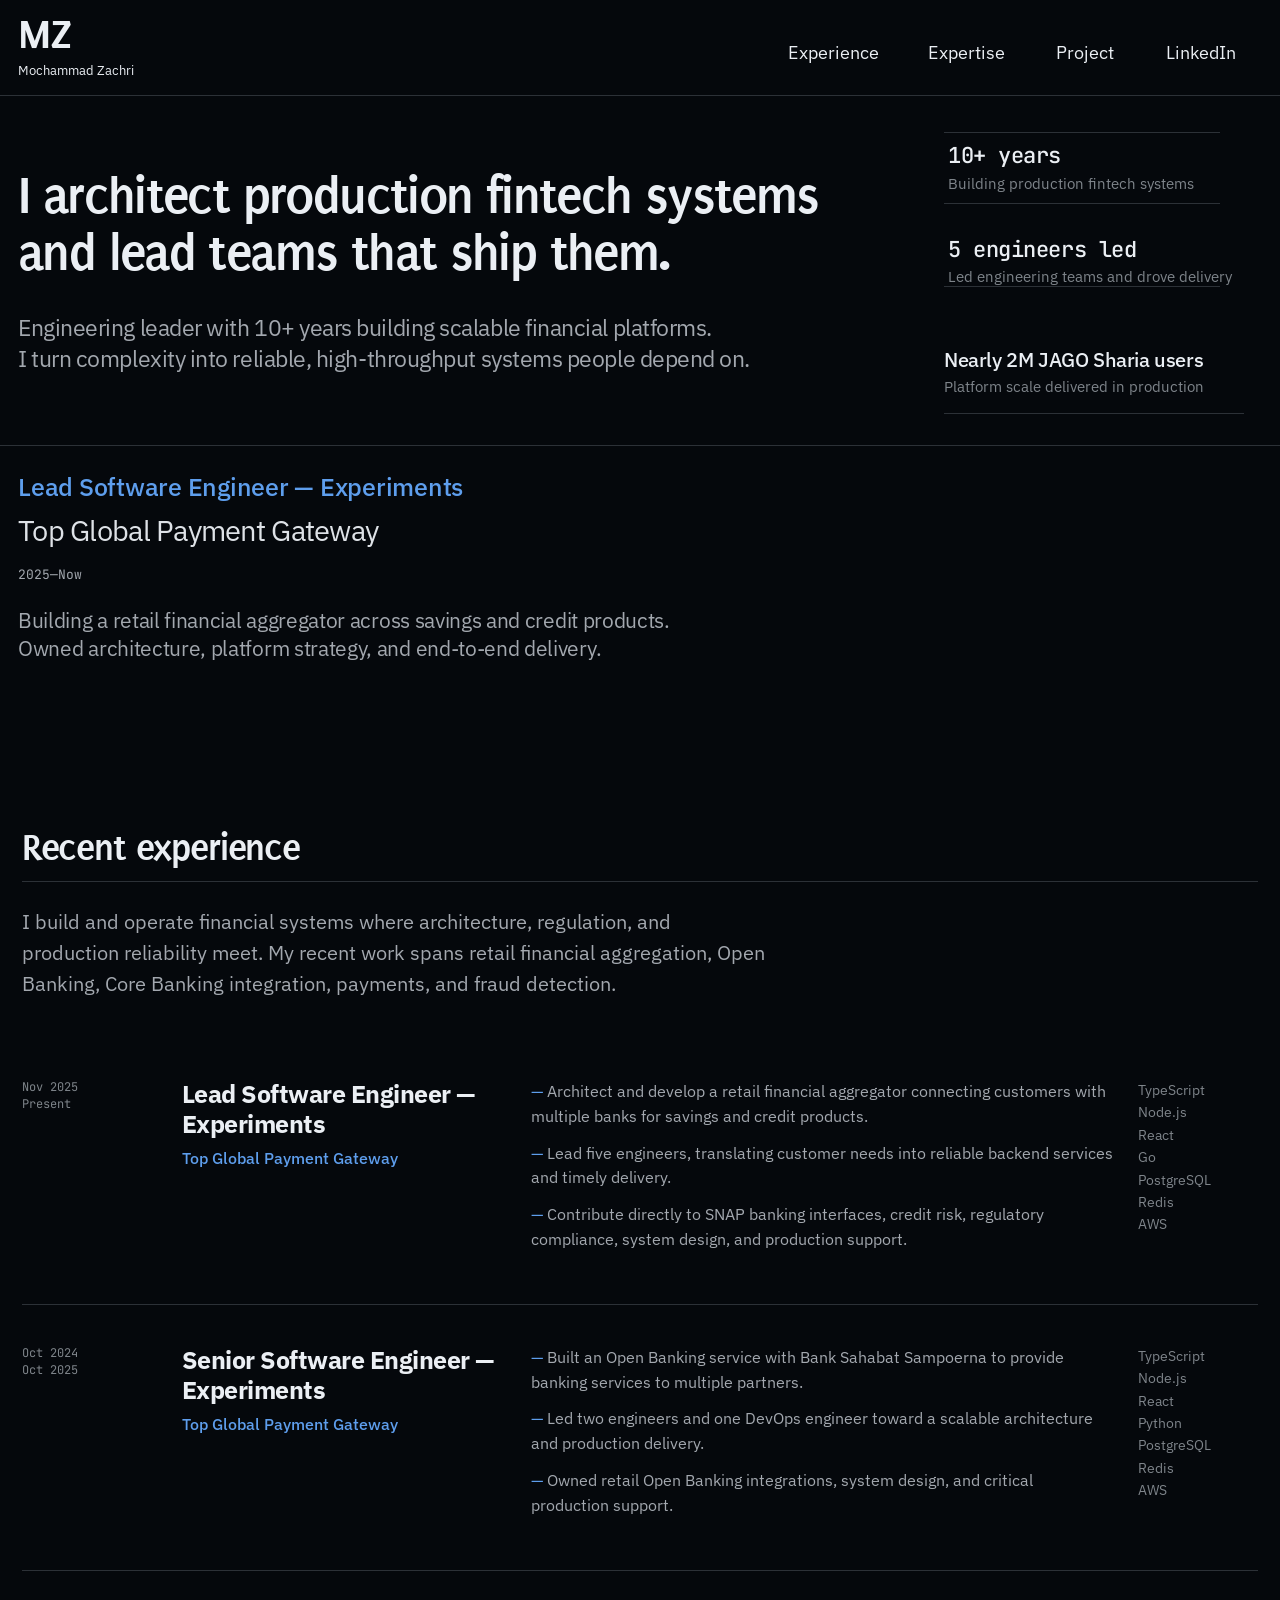
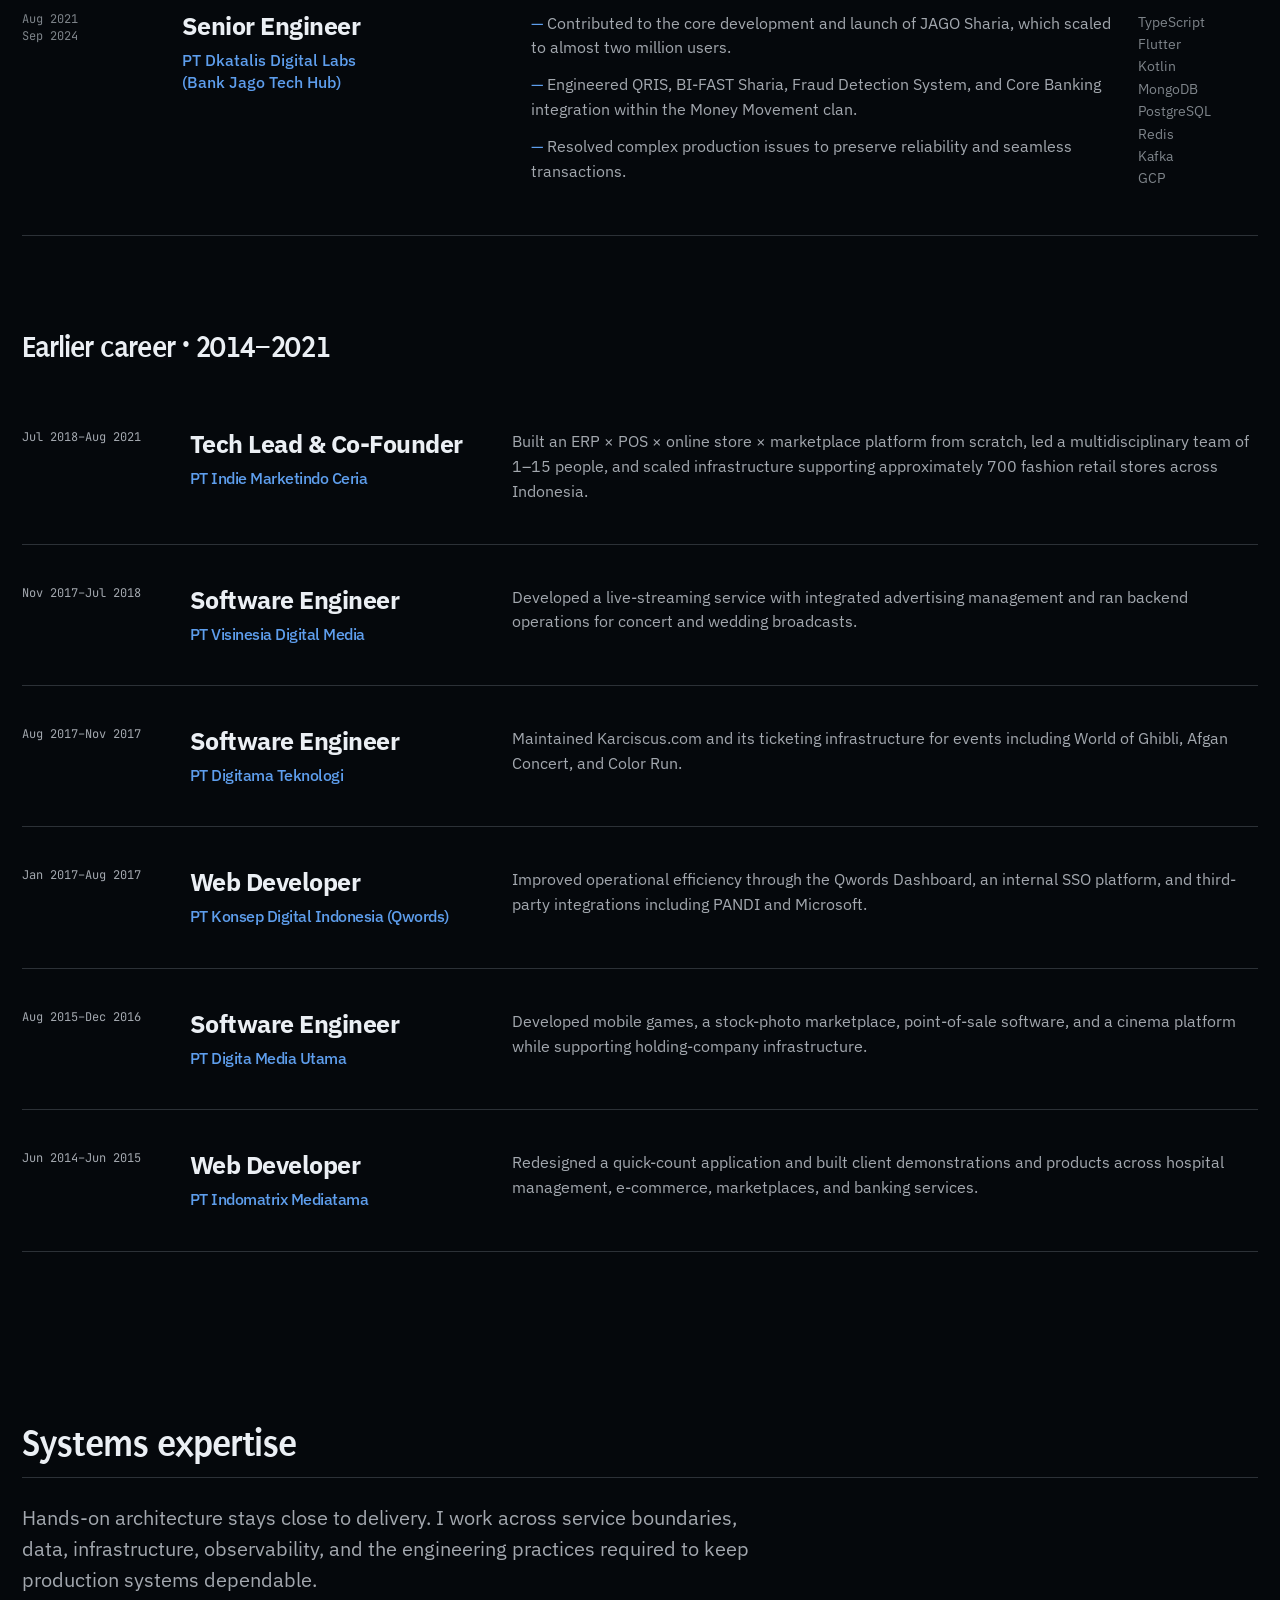
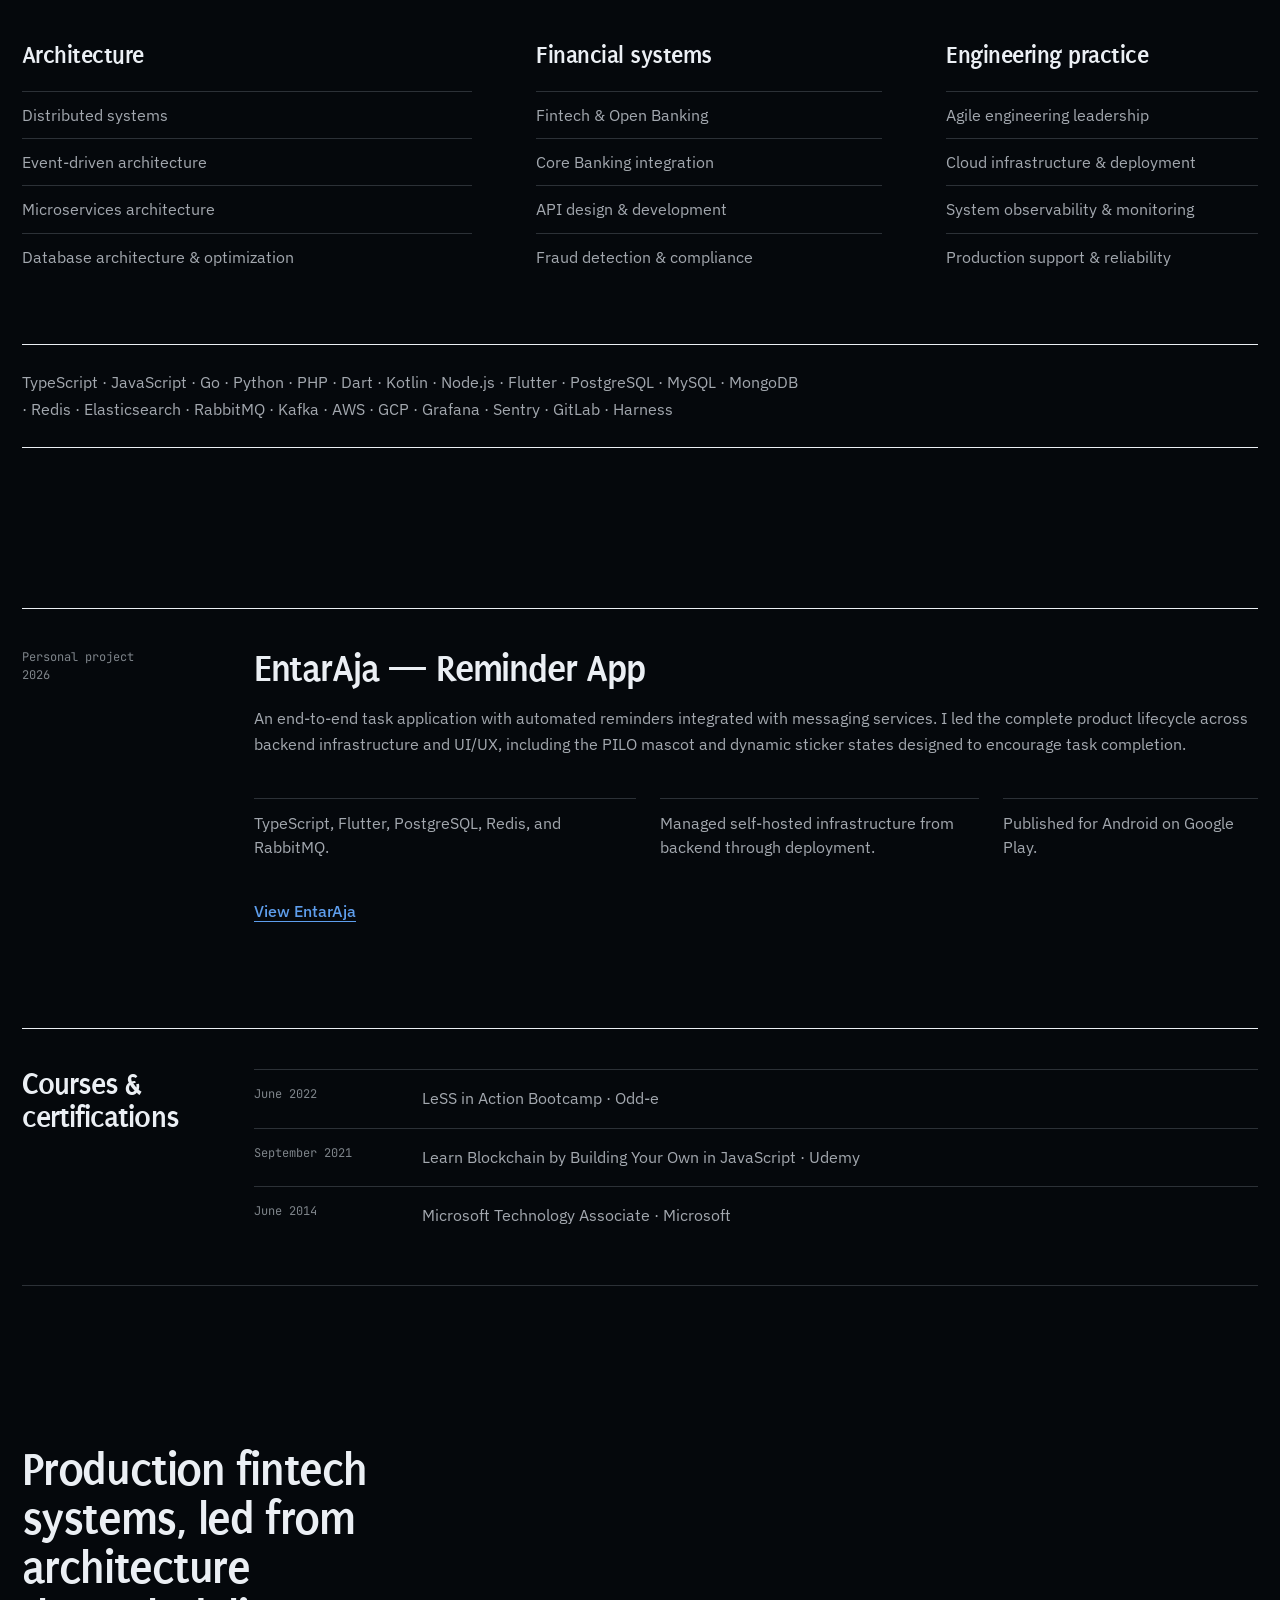
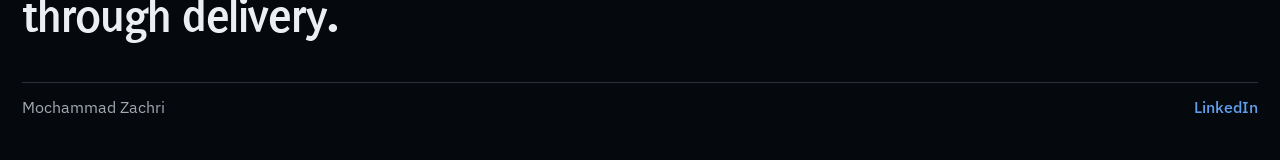
==== commit ef574499: "fix: layout" ====
--- a/index.html
+++ b/index.html
@@ -7,7 +7,7 @@
     <link rel="preconnect" href="https://fonts.googleapis.com">
     <link rel="preconnect" href="https://fonts.gstatic.com" crossorigin>
     <link href="https://fonts.googleapis.com/css2?family=IBM+Plex+Sans:wght@400;500;600;700&family=JetBrains+Mono:wght@400;500&family=Puritan:wght@700&display=swap" rel="stylesheet">
-    <link rel="stylesheet" href=".impeccable/build/scaffold/layout.css">
+    <link rel="stylesheet" href="css/hero-frame.css">
     <link rel="stylesheet" href="css/tokens.css">
     <link rel="stylesheet" href="css/site.css">
   </head>
--- a/css/hero-frame.css
+++ b/css/hero-frame.css
@@ -0,0 +1,51 @@
+/* Public copy of the measured hero frame. The site loads this file.
+   The tooling copy under .impeccable/ is not published by GitHub Pages. */
+:root {
+  --r-monogram-x: 1.410%; --r-monogram-y: 2.500%; --r-monogram-w: 8.590%; --r-monogram-h: 7.500%;
+  --r-monogram-cap: 26px; --r-monogram-font: 37px;
+  --r-name-x: 1.410%; --r-name-y: 2.500%; --r-name-w: 14.060%; --r-name-h: 7.500%;
+  --r-name-cap: 26px; --r-name-font: 37px;
+  --r-nav-experience-x: 61.410%; --r-nav-experience-y: 5.000%; --r-nav-experience-w: 8.440%; --r-nav-experience-h: 5.000%;
+  --r-nav-expertise-x: 72.340%; --r-nav-expertise-y: 5.000%; --r-nav-expertise-w: 7.500%; --r-nav-expertise-h: 5.000%;
+  --r-nav-project-x: 82.340%; --r-nav-project-y: 5.000%; --r-nav-project-w: 5.630%; --r-nav-project-h: 5.000%;
+  --r-nav-linkedin-x: 90.940%; --r-nav-linkedin-y: 5.000%; --r-nav-linkedin-w: 6.560%; --r-nav-linkedin-h: 4.170%;
+  --r-masthead-rule-x: 0.000%; --r-masthead-rule-y: 0.000%; --r-masthead-rule-w: 100.000%; --r-masthead-rule-h: 20.000%;
+  --r-hero-thesis-x: 1.410%; --r-hero-thesis-y: 23.330%; --r-hero-thesis-w: 68.590%; --r-hero-thesis-h: 8.330%;
+  --r-hero-thesis-cap: 37px; --r-hero-thesis-font: 54px; --r-hero-thesis-family: "Puritan"; --r-hero-thesis-weight: 700;
+  --r-hero-summary-x: 1.410%; --r-hero-summary-y: 43.330%; --r-hero-summary-w: 53.910%; --r-hero-summary-h: 10.830%;
+  --r-hero-summary-cap: 16px; --r-hero-summary-font: 23px;
+  --r-proof-years-x: 73.750%; --r-proof-years-y: 18.330%; --r-proof-years-w: 21.560%; --r-proof-years-h: 10.000%;
+  --r-proof-years-cap: 15px; --r-proof-years-font: 22px;
+  --r-proof-leadership-x: 73.750%; --r-proof-leadership-y: 20.000%; --r-proof-leadership-w: 21.560%; --r-proof-leadership-h: 8.330%;
+  --r-proof-leadership-cap: 14px; --r-proof-leadership-font: 21px;
+  --r-proof-scale-x: 73.750%; --r-proof-scale-y: 47.500%; --r-proof-scale-w: 23.440%; --r-proof-scale-h: 10.000%;
+  --r-proof-scale-cap: 15px; --r-proof-scale-font: 22px;
+  --r-evidence-rule-x: 0.000%; --r-evidence-rule-y: 50.000%; --r-evidence-rule-w: 100.000%; --r-evidence-rule-h: 20.000%;
+  --r-current-title-x: 1.410%; --r-current-title-y: 65.830%; --r-current-title-w: 33.280%; --r-current-title-h: 4.170%;
+  --r-current-title-cap: 17px; --r-current-title-font: 25px;
+  --r-current-company-x: 1.410%; --r-current-company-y: 71.670%; --r-current-company-w: 28.590%; --r-current-company-h: 8.330%;
+  --r-current-company-cap: 20px; --r-current-company-font: 29px;
+  --r-current-date-x: 1.410%; --r-current-date-y: 71.670%; --r-current-date-w: 8.590%; --r-current-date-h: 10.830%;
+  --r-current-date-cap: 17px; --r-current-date-font: 26px;
+  --r-current-summary-x: 1.410%; --r-current-summary-y: 84.170%; --r-current-summary-w: 47.340%; --r-current-summary-h: 10.000%;
+  --r-current-summary-cap: 14px; --r-current-summary-font: 21px;
+}
+
+.comp-frame { position: relative; width: 100%; aspect-ratio: 1280 / 720; overflow: hidden; }
+.r-monogram { position: absolute; left: var(--r-monogram-x); top: var(--r-monogram-y); width: var(--r-monogram-w); height: var(--r-monogram-h); }
+.r-name { position: absolute; left: var(--r-name-x); top: var(--r-name-y); width: var(--r-name-w); height: var(--r-name-h); }
+.r-nav-experience { position: absolute; left: var(--r-nav-experience-x); top: var(--r-nav-experience-y); width: var(--r-nav-experience-w); height: var(--r-nav-experience-h); }
+.r-nav-expertise { position: absolute; left: var(--r-nav-expertise-x); top: var(--r-nav-expertise-y); width: var(--r-nav-expertise-w); height: var(--r-nav-expertise-h); }
+.r-nav-project { position: absolute; left: var(--r-nav-project-x); top: var(--r-nav-project-y); width: var(--r-nav-project-w); height: var(--r-nav-project-h); }
+.r-nav-linkedin { position: absolute; left: var(--r-nav-linkedin-x); top: var(--r-nav-linkedin-y); width: var(--r-nav-linkedin-w); height: var(--r-nav-linkedin-h); }
+.r-masthead-rule { position: absolute; left: var(--r-masthead-rule-x); top: var(--r-masthead-rule-y); width: var(--r-masthead-rule-w); height: var(--r-masthead-rule-h); }
+.r-hero-thesis { position: absolute; left: var(--r-hero-thesis-x); top: var(--r-hero-thesis-y); width: var(--r-hero-thesis-w); height: var(--r-hero-thesis-h); }
+.r-hero-summary { position: absolute; left: var(--r-hero-summary-x); top: var(--r-hero-summary-y); width: var(--r-hero-summary-w); height: var(--r-hero-summary-h); }
+.r-proof-years { position: absolute; left: var(--r-proof-years-x); top: var(--r-proof-years-y); width: var(--r-proof-years-w); height: var(--r-proof-years-h); }
+.r-proof-leadership { position: absolute; left: var(--r-proof-leadership-x); top: var(--r-proof-leadership-y); width: var(--r-proof-leadership-w); height: var(--r-proof-leadership-h); }
+.r-proof-scale { position: absolute; left: var(--r-proof-scale-x); top: var(--r-proof-scale-y); width: var(--r-proof-scale-w); height: var(--r-proof-scale-h); }
+.r-evidence-rule { position: absolute; left: var(--r-evidence-rule-x); top: var(--r-evidence-rule-y); width: var(--r-evidence-rule-w); height: var(--r-evidence-rule-h); }
+.r-current-title { position: absolute; left: var(--r-current-title-x); top: var(--r-current-title-y); width: var(--r-current-title-w); height: var(--r-current-title-h); }
+.r-current-company { position: absolute; left: var(--r-current-company-x); top: var(--r-current-company-y); width: var(--r-current-company-w); height: var(--r-current-company-h); }
+.r-current-date { position: absolute; left: var(--r-current-date-x); top: var(--r-current-date-y); width: var(--r-current-date-w); height: var(--r-current-date-h); }
+.r-current-summary { position: absolute; left: var(--r-current-summary-x); top: var(--r-current-summary-y); width: var(--r-current-summary-w); height: var(--r-current-summary-h); }
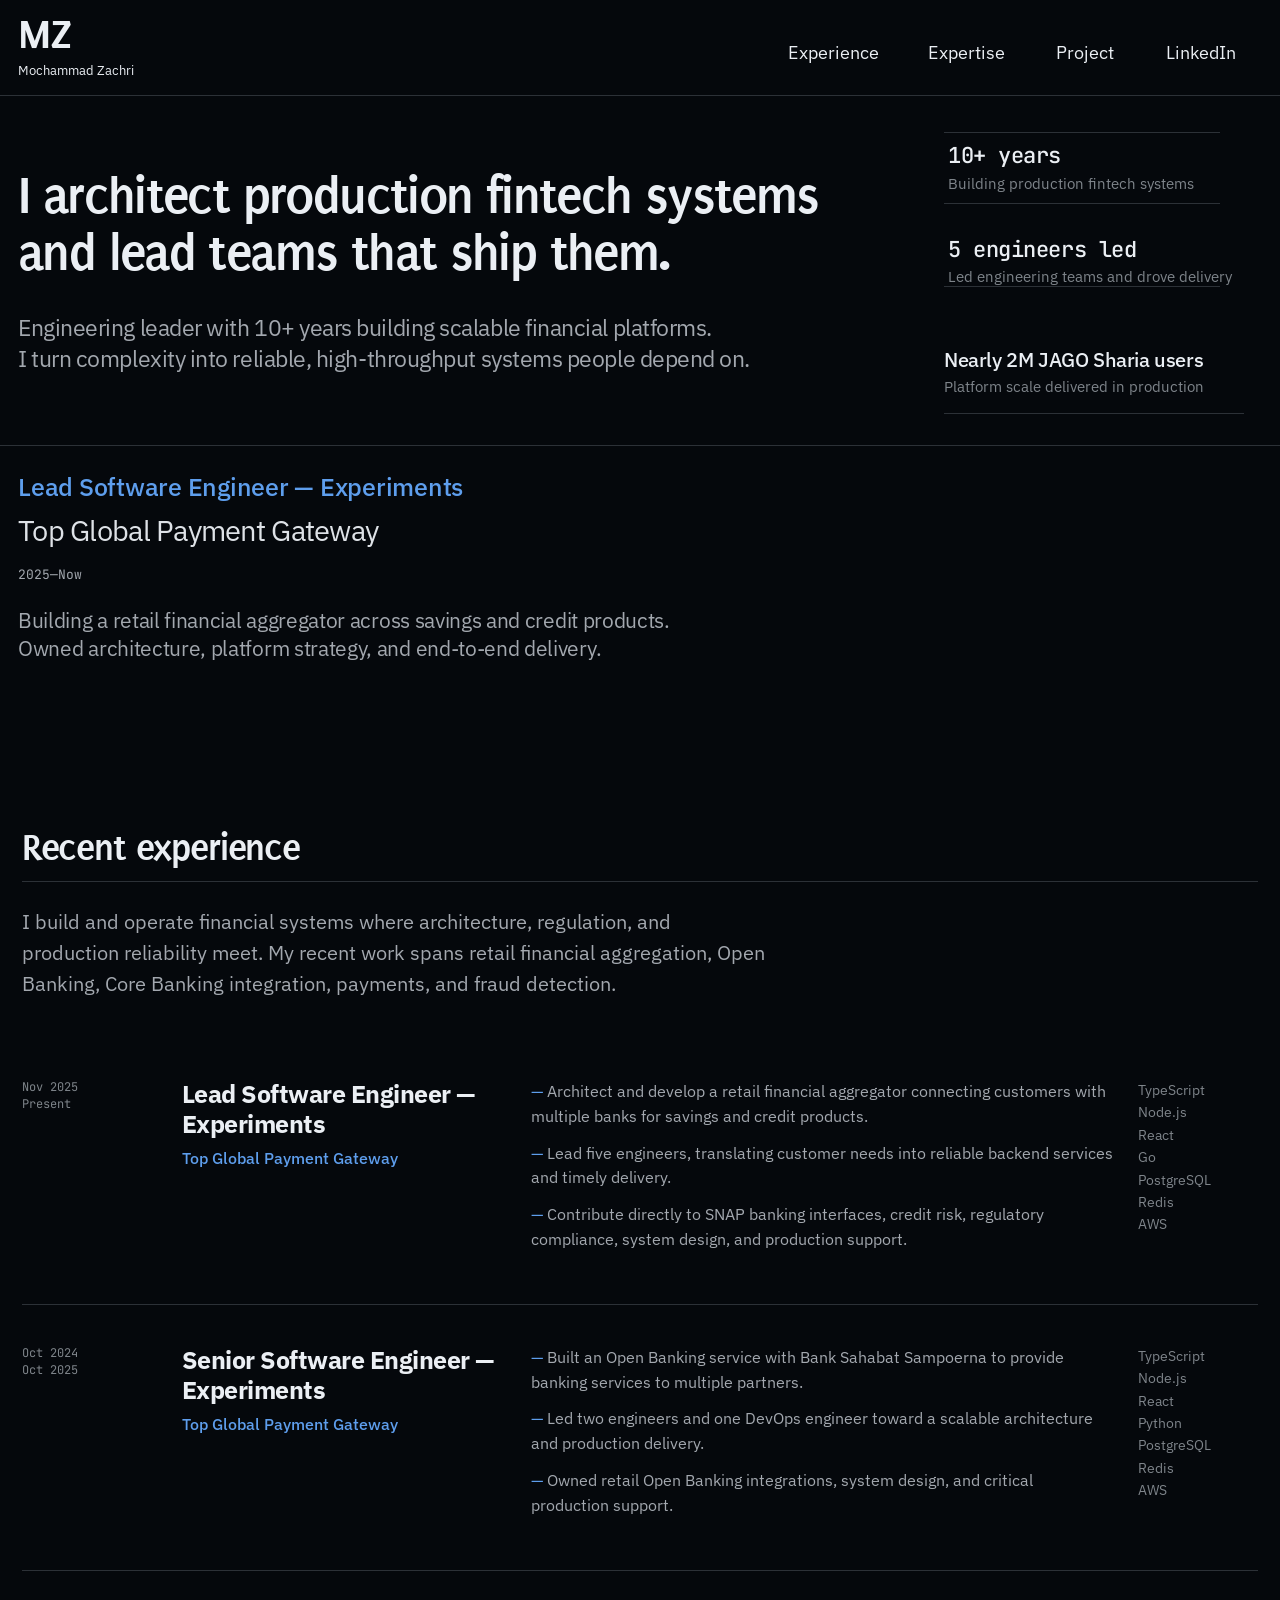
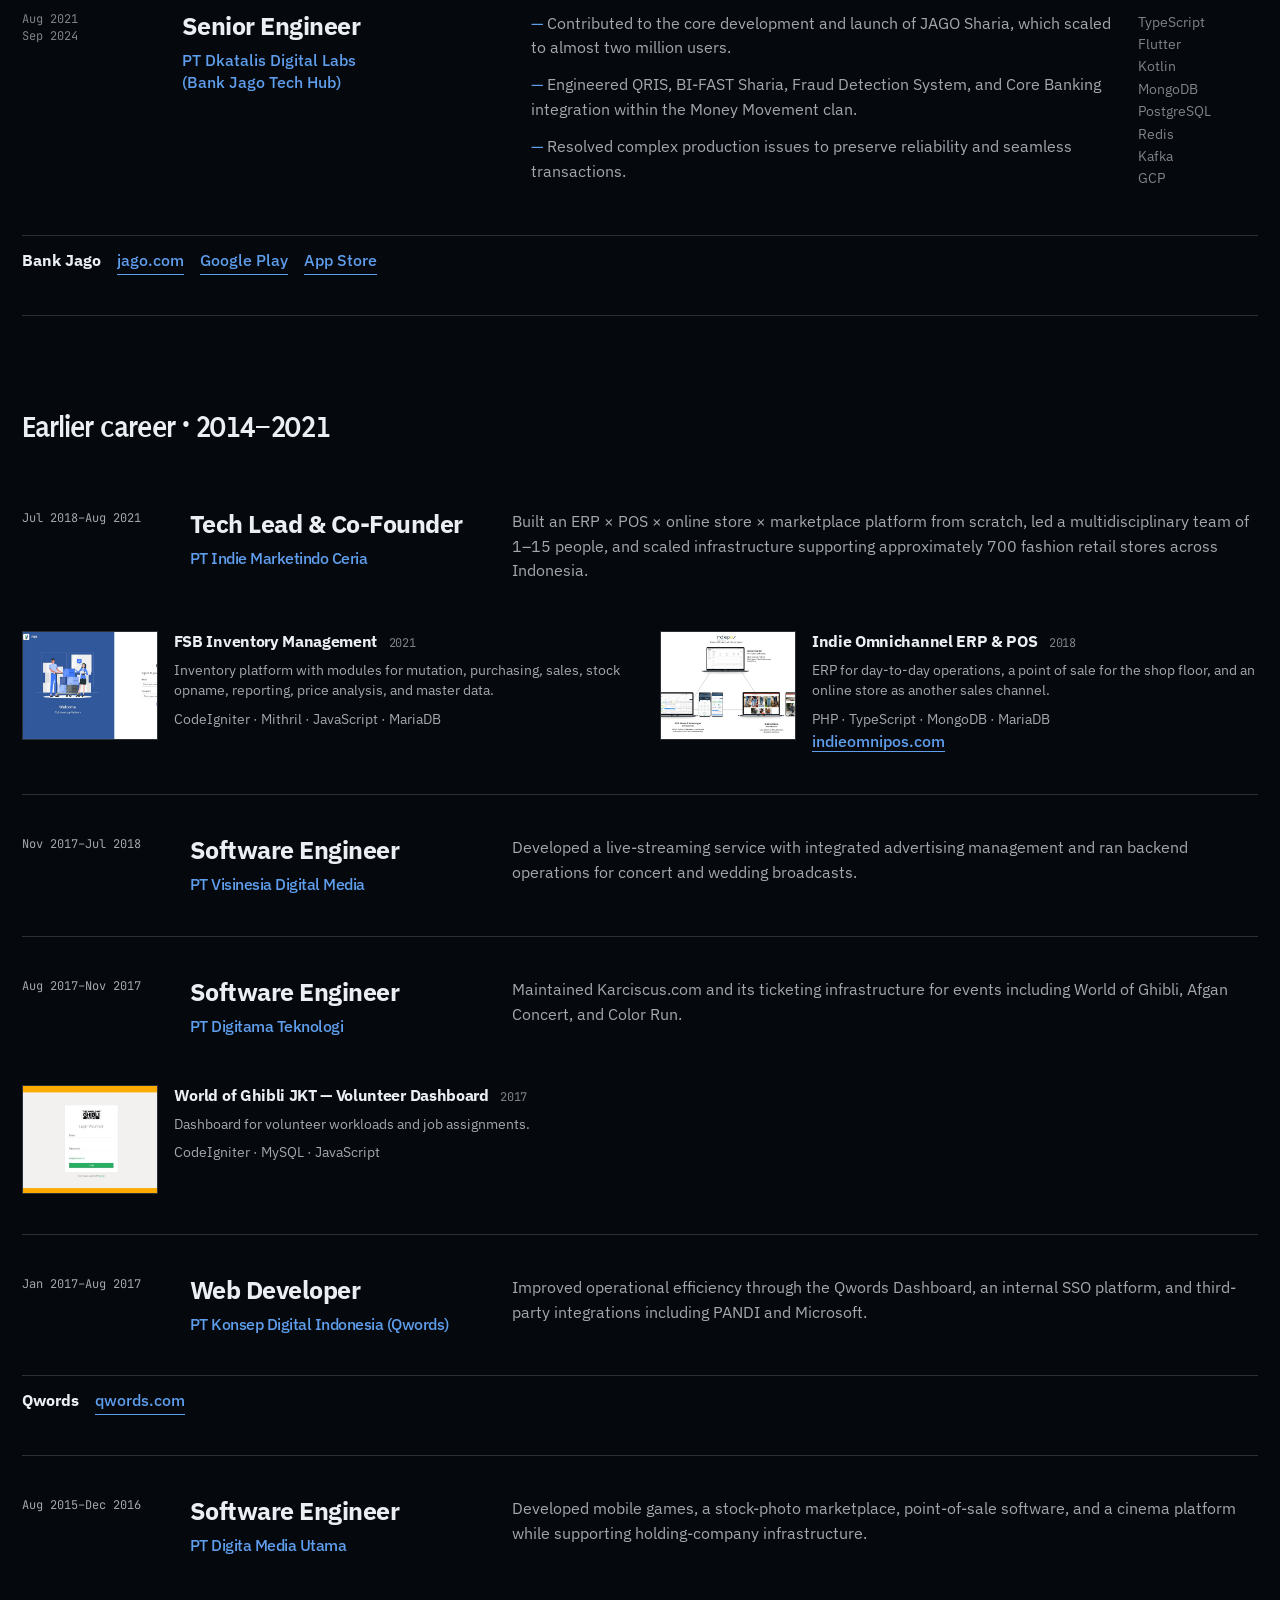
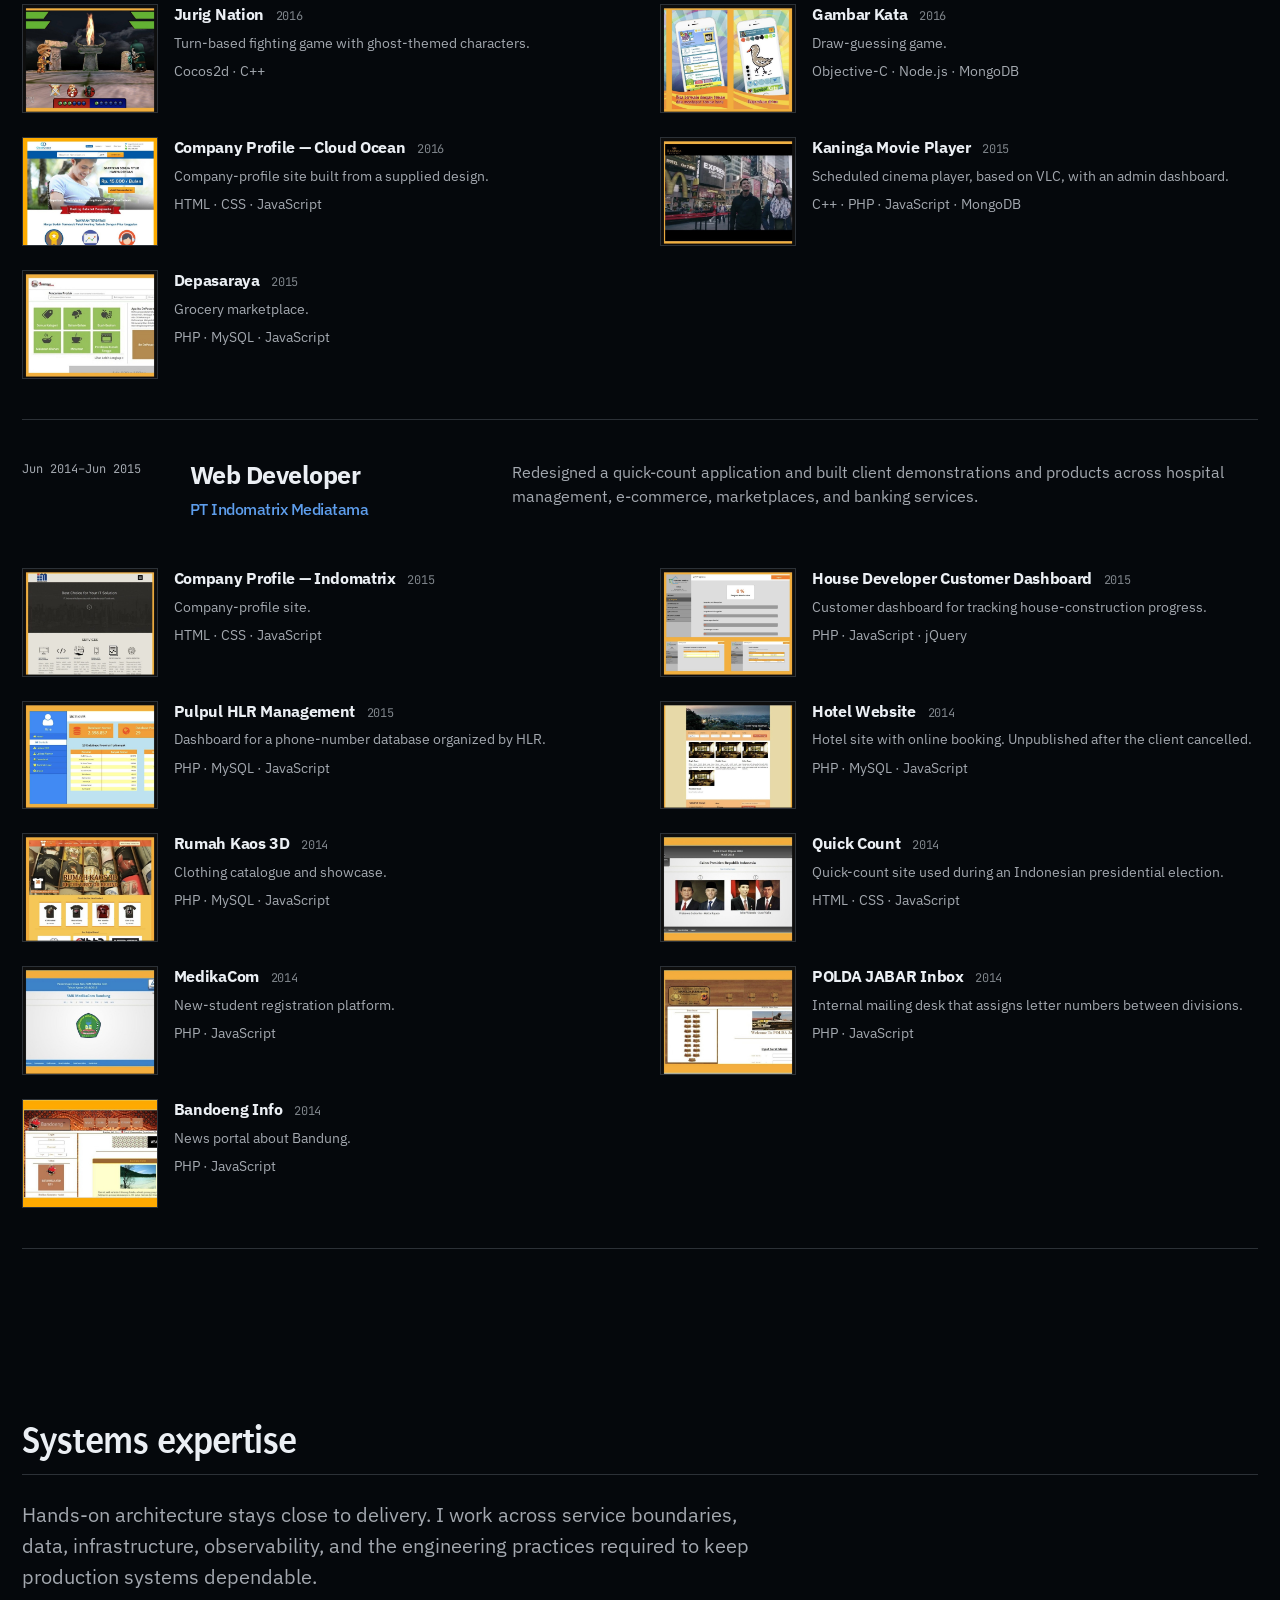
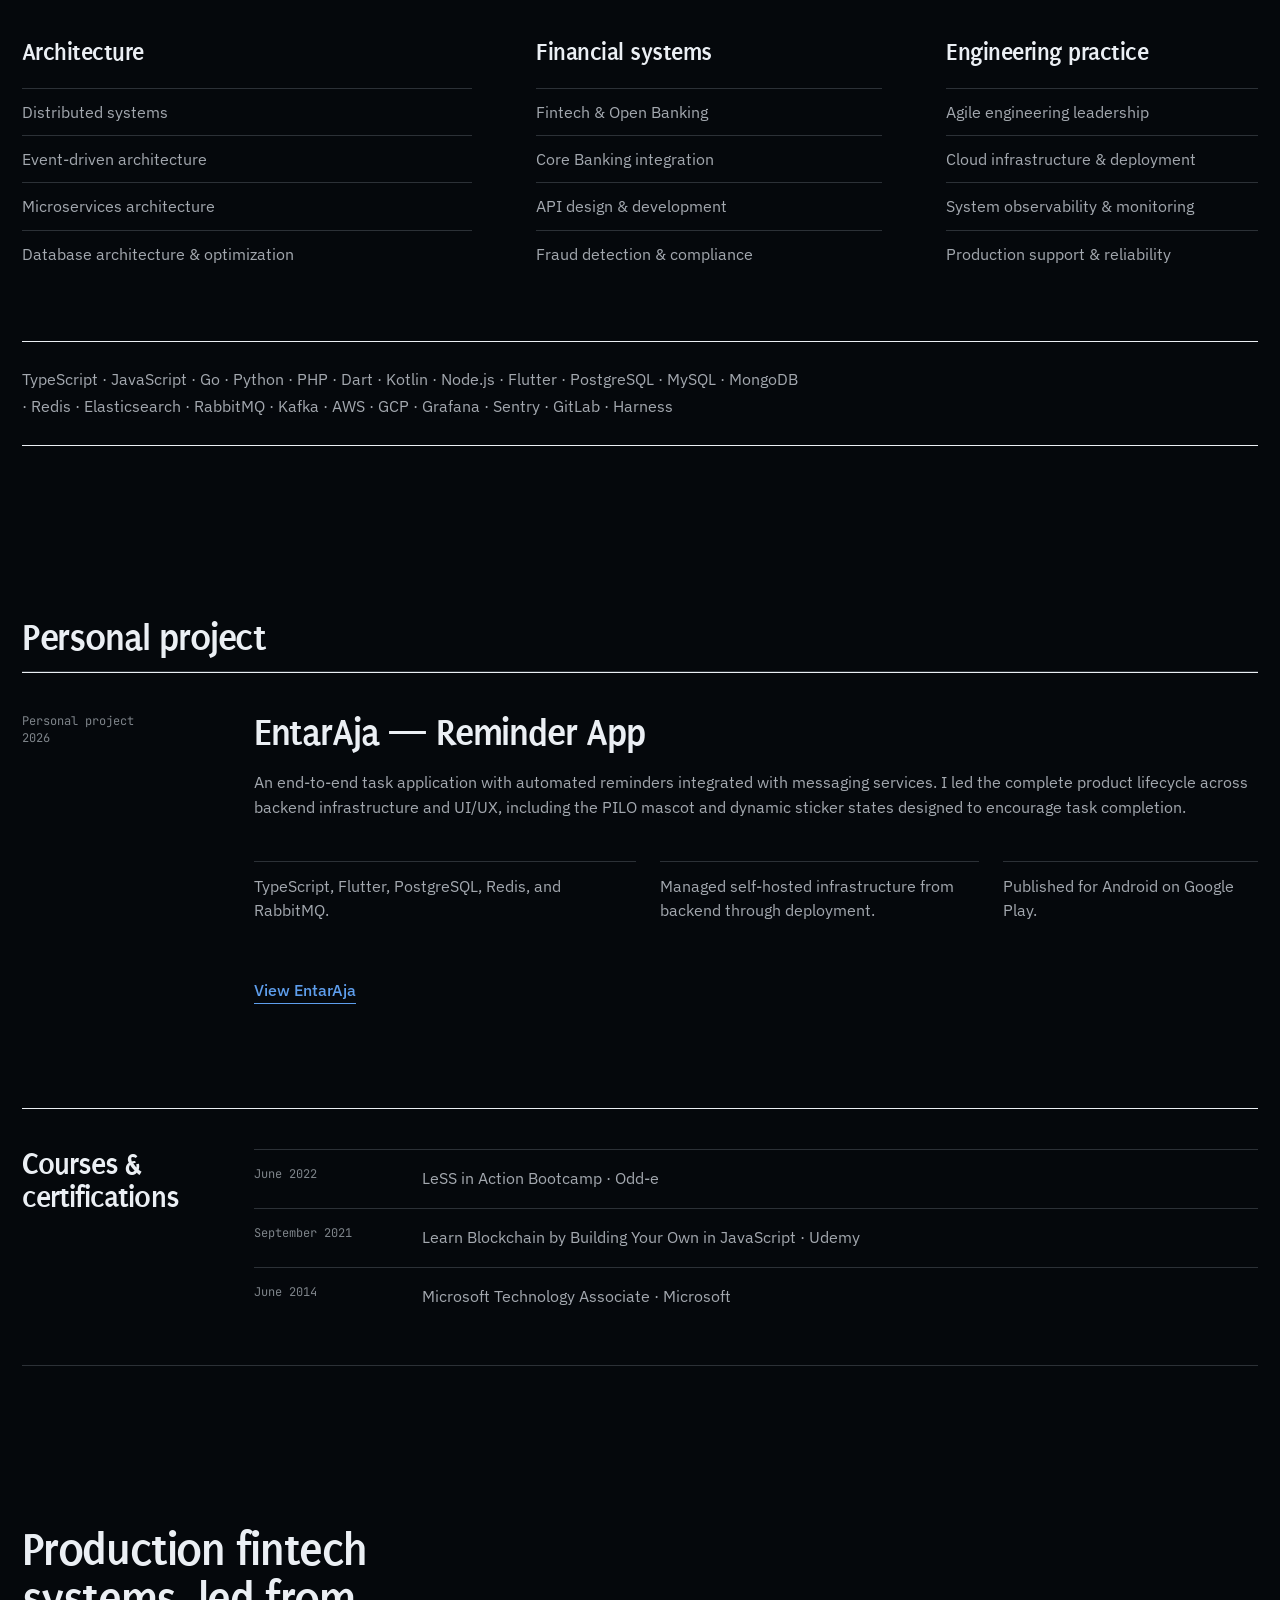
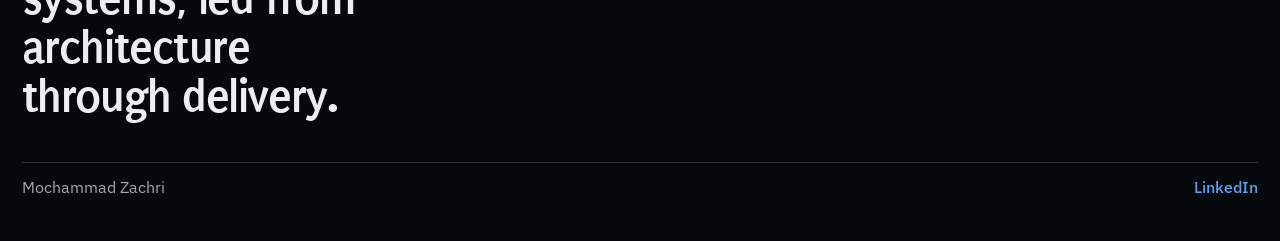
==== commit ab80b7ee: "feat: add more details" ====
--- a/index.html
+++ b/index.html
@@ -102,6 +102,14 @@
               </ul>
             </div>
             <p class="experience-stack">TypeScript<br>Flutter<br>Kotlin<br>MongoDB<br>PostgreSQL<br>Redis<br>Kafka<br>GCP</p>
+            <ul class="work-links">
+              <li>
+                <span>Bank Jago</span>
+                <a href="https://www.jago.com/" target="_blank" rel="noreferrer">jago.com</a>
+                <a href="https://play.google.com/store/apps/details?id=com.jago.digitalBanking" target="_blank" rel="noreferrer">Google Play</a>
+                <a href="https://apps.apple.com/id/app/bank-jago-jago-syariah/id1539402234" target="_blank" rel="noreferrer">App Store</a>
+              </li>
+            </ul>
           </li>
         </ol>
 
@@ -112,6 +120,25 @@
               <p class="experience-date"><time datetime="2018-07">Jul 2018</time>–<time datetime="2021-08">Aug 2021</time></p>
               <h4>Tech Lead &amp; Co-Founder<span>PT Indie Marketindo Ceria</span></h4>
               <p>Built an ERP × POS × online store × marketplace platform from scratch, led a multidisciplinary team of 1–15 people, and scaled infrastructure supporting approximately 700 fashion retail stores across Indonesia.</p>
+              <ul class="work-samples">
+                <li>
+                  <img src="img/work/fsb-inventory.jpg" alt="FSB Inventory Platform sign-in screen" width="938" height="750">
+                  <div>
+                    <h5>FSB Inventory Management <time datetime="2021">2021</time></h5>
+                    <p>Inventory platform with modules for mutation, purchasing, sales, stock opname, reporting, price analysis, and master data.</p>
+                    <p class="work-sample__stack">CodeIgniter · Mithril · JavaScript · MariaDB</p>
+                  </div>
+                </li>
+                <li>
+                  <img src="img/work/indie-omnichannel.jpg" alt="Indie Omnichannel ERP and POS" width="938" height="750">
+                  <div>
+                    <h5>Indie Omnichannel ERP &amp; POS <time datetime="2018">2018</time></h5>
+                    <p>ERP for day-to-day operations, a point of sale for the shop floor, and an online store as another sales channel.</p>
+                    <p class="work-sample__stack">PHP · TypeScript · MongoDB · MariaDB</p>
+                    <a class="project-link" href="https://indieomnipos.com/" target="_blank" rel="noreferrer">indieomnipos.com</a>
+                  </div>
+                </li>
+              </ul>
             </li>
             <li class="archive-item">
               <p class="experience-date"><time datetime="2017-11">Nov 2017</time>–<time datetime="2018-07">Jul 2018</time></p>
@@ -122,21 +149,153 @@
               <p class="experience-date"><time datetime="2017-08">Aug 2017</time>–<time datetime="2017-11">Nov 2017</time></p>
               <h4>Software Engineer<span>PT Digitama Teknologi</span></h4>
               <p>Maintained Karciscus.com and its ticketing infrastructure for events including World of Ghibli, Afgan Concert, and Color Run.</p>
+              <ul class="work-samples">
+                <li>
+                  <img src="img/work/ghibli-dashboard.jpg" alt="World of Ghibli Jakarta volunteer login" width="939" height="750">
+                  <div>
+                    <h5>World of Ghibli JKT — Volunteer Dashboard <time datetime="2017">2017</time></h5>
+                    <p>Dashboard for volunteer workloads and job assignments.</p>
+                    <p class="work-sample__stack">CodeIgniter · MySQL · JavaScript</p>
+                  </div>
+                </li>
+              </ul>
             </li>
             <li class="archive-item">
               <p class="experience-date"><time datetime="2017-01">Jan 2017</time>–<time datetime="2017-08">Aug 2017</time></p>
               <h4>Web Developer<span>PT Konsep Digital Indonesia (Qwords)</span></h4>
               <p>Improved operational efficiency through the Qwords Dashboard, an internal SSO platform, and third-party integrations including PANDI and Microsoft.</p>
+              <ul class="work-links">
+                <li>
+                  <span>Qwords</span>
+                  <a href="https://www.qwords.com/" target="_blank" rel="noreferrer">qwords.com</a>
+                </li>
+              </ul>
             </li>
             <li class="archive-item">
               <p class="experience-date"><time datetime="2015-08">Aug 2015</time>–<time datetime="2016-12">Dec 2016</time></p>
               <h4>Software Engineer<span>PT Digita Media Utama</span></h4>
               <p>Developed mobile games, a stock-photo marketplace, point-of-sale software, and a cinema platform while supporting holding-company infrastructure.</p>
+              <ul class="work-samples">
+                <li>
+                  <img src="img/work/jurig-nation.jpg" alt="Jurig Nation turn-based fight" width="938" height="750">
+                  <div>
+                    <h5>Jurig Nation <time datetime="2016">2016</time></h5>
+                    <p>Turn-based fighting game with ghost-themed characters.</p>
+                    <p class="work-sample__stack">Cocos2d · C++</p>
+                  </div>
+                </li>
+                <li>
+                  <img src="img/work/gambar-kata.jpg" alt="Gambar Kata draw-guessing game" width="937" height="750">
+                  <div>
+                    <h5>Gambar Kata <time datetime="2016">2016</time></h5>
+                    <p>Draw-guessing game.</p>
+                    <p class="work-sample__stack">Objective-C · Node.js · MongoDB</p>
+                  </div>
+                </li>
+                <li>
+                  <img src="img/work/cloud-ocean.jpg" alt="Cloud Ocean company profile" width="938" height="750">
+                  <div>
+                    <h5>Company Profile — Cloud Ocean <time datetime="2016">2016</time></h5>
+                    <p>Company-profile site built from a supplied design.</p>
+                    <p class="work-sample__stack">HTML · CSS · JavaScript</p>
+                  </div>
+                </li>
+                <li>
+                  <img src="img/work/kaninga.jpg" alt="Kaninga cinema player" width="938" height="750">
+                  <div>
+                    <h5>Kaninga Movie Player <time datetime="2015">2015</time></h5>
+                    <p>Scheduled cinema player, based on VLC, with an admin dashboard.</p>
+                    <p class="work-sample__stack">C++ · PHP · JavaScript · MongoDB</p>
+                  </div>
+                </li>
+                <li>
+                  <img src="img/work/depasaraya.jpg" alt="Depasaraya grocery marketplace" width="938" height="750">
+                  <div>
+                    <h5>Depasaraya <time datetime="2015">2015</time></h5>
+                    <p>Grocery marketplace.</p>
+                    <p class="work-sample__stack">PHP · MySQL · JavaScript</p>
+                  </div>
+                </li>
+              </ul>
             </li>
             <li class="archive-item">
               <p class="experience-date"><time datetime="2014-06">Jun 2014</time>–<time datetime="2015-06">Jun 2015</time></p>
               <h4>Web Developer<span>PT Indomatrix Mediatama</span></h4>
               <p>Redesigned a quick-count application and built client demonstrations and products across hospital management, e-commerce, marketplaces, and banking services.</p>
+              <ul class="work-samples">
+                <li>
+                  <img src="img/work/indomatrix-profile.jpg" alt="Indomatrix company profile" width="936" height="750">
+                  <div>
+                    <h5>Company Profile — Indomatrix <time datetime="2015">2015</time></h5>
+                    <p>Company-profile site.</p>
+                    <p class="work-sample__stack">HTML · CSS · JavaScript</p>
+                  </div>
+                </li>
+                <li>
+                  <img src="img/work/house-developer.jpg" alt="House developer customer dashboard" width="938" height="750">
+                  <div>
+                    <h5>House Developer Customer Dashboard <time datetime="2015">2015</time></h5>
+                    <p>Customer dashboard for tracking house-construction progress.</p>
+                    <p class="work-sample__stack">PHP · JavaScript · jQuery</p>
+                  </div>
+                </li>
+                <li>
+                  <img src="img/work/pulpul-hlr.jpg" alt="Pulpul HLR management dashboard" width="938" height="750">
+                  <div>
+                    <h5>Pulpul HLR Management <time datetime="2015">2015</time></h5>
+                    <p>Dashboard for a phone-number database organized by HLR.</p>
+                    <p class="work-sample__stack">PHP · MySQL · JavaScript</p>
+                  </div>
+                </li>
+                <li>
+                  <img src="img/work/hotel-website.jpg" alt="Unreleased hotel booking site" width="937" height="750">
+                  <div>
+                    <h5>Hotel Website <time datetime="2014">2014</time></h5>
+                    <p>Hotel site with online booking. Unpublished after the client cancelled.</p>
+                    <p class="work-sample__stack">PHP · MySQL · JavaScript</p>
+                  </div>
+                </li>
+                <li>
+                  <img src="img/work/rumah-kaos.jpg" alt="Rumah Kaos clothing catalogue" width="939" height="750">
+                  <div>
+                    <h5>Rumah Kaos 3D <time datetime="2014">2014</time></h5>
+                    <p>Clothing catalogue and showcase.</p>
+                    <p class="work-sample__stack">PHP · MySQL · JavaScript</p>
+                  </div>
+                </li>
+                <li>
+                  <img src="img/work/quick-count.jpg" alt="Quick count election site" width="938" height="750">
+                  <div>
+                    <h5>Quick Count <time datetime="2014">2014</time></h5>
+                    <p>Quick-count site used during an Indonesian presidential election.</p>
+                    <p class="work-sample__stack">HTML · CSS · JavaScript</p>
+                  </div>
+                </li>
+                <li>
+                  <img src="img/work/medikacom.jpg" alt="MedikaCom new student registration" width="938" height="750">
+                  <div>
+                    <h5>MedikaCom <time datetime="2014">2014</time></h5>
+                    <p>New-student registration platform.</p>
+                    <p class="work-sample__stack">PHP · JavaScript</p>
+                  </div>
+                </li>
+                <li>
+                  <img src="img/work/polda-inbox.jpg" alt="POLDA JABAR inbox system" width="938" height="750">
+                  <div>
+                    <h5>POLDA JABAR Inbox <time datetime="2014">2014</time></h5>
+                    <p>Internal mailing desk that assigns letter numbers between divisions.</p>
+                    <p class="work-sample__stack">PHP · JavaScript</p>
+                  </div>
+                </li>
+                <li>
+                  <img src="img/work/bandoeng-info.jpg" alt="Bandoeng Info news portal" width="938" height="750">
+                  <div>
+                    <h5>Bandoeng Info <time datetime="2014">2014</time></h5>
+                    <p>News portal about Bandung.</p>
+                    <p class="work-sample__stack">PHP · JavaScript</p>
+                  </div>
+                </li>
+              </ul>
             </li>
           </ol>
         </div>
@@ -184,10 +343,14 @@
       </section>
 
       <section class="resume-section" id="project" aria-labelledby="project-title">
+        <header class="section-heading">
+          <h2 id="project-title">Personal project</h2>
+        </header>
+
         <div class="project-layout">
           <p class="project-meta">Personal project<br><time datetime="2026">2026</time></p>
           <div class="project-copy">
-            <h2 id="project-title">EntarAja — Reminder App</h2>
+            <h3>EntarAja — Reminder App</h3>
             <p>An end-to-end task application with automated reminders integrated with messaging services. I led the complete product lifecycle across backend infrastructure and UI/UX, including the PILO mascot and dynamic sticker states designed to encourage task completion.</p>
             <div class="project-facts">
               <p>TypeScript, Flutter, PostgreSQL, Redis, and RabbitMQ.</p>
--- a/css/site.css
+++ b/css/site.css
@@ -330,6 +330,7 @@
 
 .section-heading h2,
 .project-copy h2,
+.project-copy h3,
 .archive h3,
 .credentials h3 {
   margin: 0;
@@ -451,9 +452,102 @@
   font-size: var(--text-xl);
 }
 
-.archive-item > p:last-child {
+.archive-item > p {
   margin: 0;
   line-height: 1.55;
+}
+
+.work-samples {
+  grid-column: 1 / -1;
+  display: grid;
+  grid-template-columns: repeat(2, minmax(0, 1fr));
+  gap: var(--space-lg) var(--space-xl);
+  margin: var(--space-lg) 0 0;
+  padding: 0;
+  list-style: none;
+}
+
+.work-samples li {
+  display: grid;
+  grid-template-columns: 8.5rem minmax(0, 1fr);
+  gap: var(--space-md);
+  align-items: start;
+  min-width: 0;
+}
+
+.work-samples img {
+  width: 100%;
+  height: auto;
+  min-width: 0;
+  aspect-ratio: 938 / 750;
+  object-fit: cover;
+  object-position: top;
+  background: var(--color-surface);
+  border: var(--rule-hair) solid var(--color-rule);
+}
+
+.work-samples h5 {
+  margin: 0;
+  color: var(--color-ink);
+  font-size: var(--text-base);
+  font-weight: 700;
+  letter-spacing: -0.02em;
+  line-height: 1.3;
+}
+
+.work-samples time {
+  display: inline-block;
+  margin-inline-start: var(--space-xs);
+  color: var(--color-neutral);
+  font-family: var(--font-mono);
+  font-size: var(--text-xs);
+  font-weight: 400;
+}
+
+.work-samples p {
+  margin: var(--space-xs) 0 0;
+  color: var(--color-muted);
+  font-size: var(--text-sm);
+  line-height: 1.45;
+}
+
+.work-sample__stack {
+  color: var(--color-neutral);
+}
+
+.work-samples .project-link {
+  margin-block-start: var(--space-sm);
+}
+
+.work-links {
+  grid-column: 1 / -1;
+  display: flex;
+  flex-wrap: wrap;
+  gap: var(--space-sm) var(--space-lg);
+  margin: var(--space-md) 0 0;
+  padding: var(--space-sm) 0 0;
+  border-block-start: var(--rule-hair) solid var(--color-rule);
+  list-style: none;
+}
+
+.work-links li {
+  display: flex;
+  flex-wrap: wrap;
+  align-items: baseline;
+  gap: var(--space-xs) var(--space-md);
+}
+
+.work-links span {
+  color: var(--color-ink);
+  font-weight: 700;
+}
+
+.work-links a {
+  color: var(--color-accent);
+  font-weight: 500;
+  text-decoration: none;
+  white-space: nowrap;
+  border-block-end: var(--rule-hair) solid currentColor;
 }
 
 .expertise-layout {
@@ -517,6 +611,18 @@
   border-block-start: var(--rule-hair) solid var(--color-rule);
   color: var(--color-muted);
   line-height: 1.5;
+}
+
+.project-stack {
+  margin: var(--space-md) 0 0;
+  color: var(--color-neutral);
+  font-size: var(--text-sm);
+  line-height: 1.5;
+}
+
+.project-copy .project-link {
+  display: inline-block;
+  margin-block-start: var(--space-md);
 }
 
 .project-link,
@@ -633,8 +739,14 @@
   .credentials,
   .expertise-layout,
   .project-facts,
-  .credentials li {
+  .credentials li,
+  .work-samples,
+  .work-samples li {
     grid-template-columns: 1fr;
+  }
+
+  .work-samples img {
+    max-width: 16rem;
   }
 
   .section-heading {
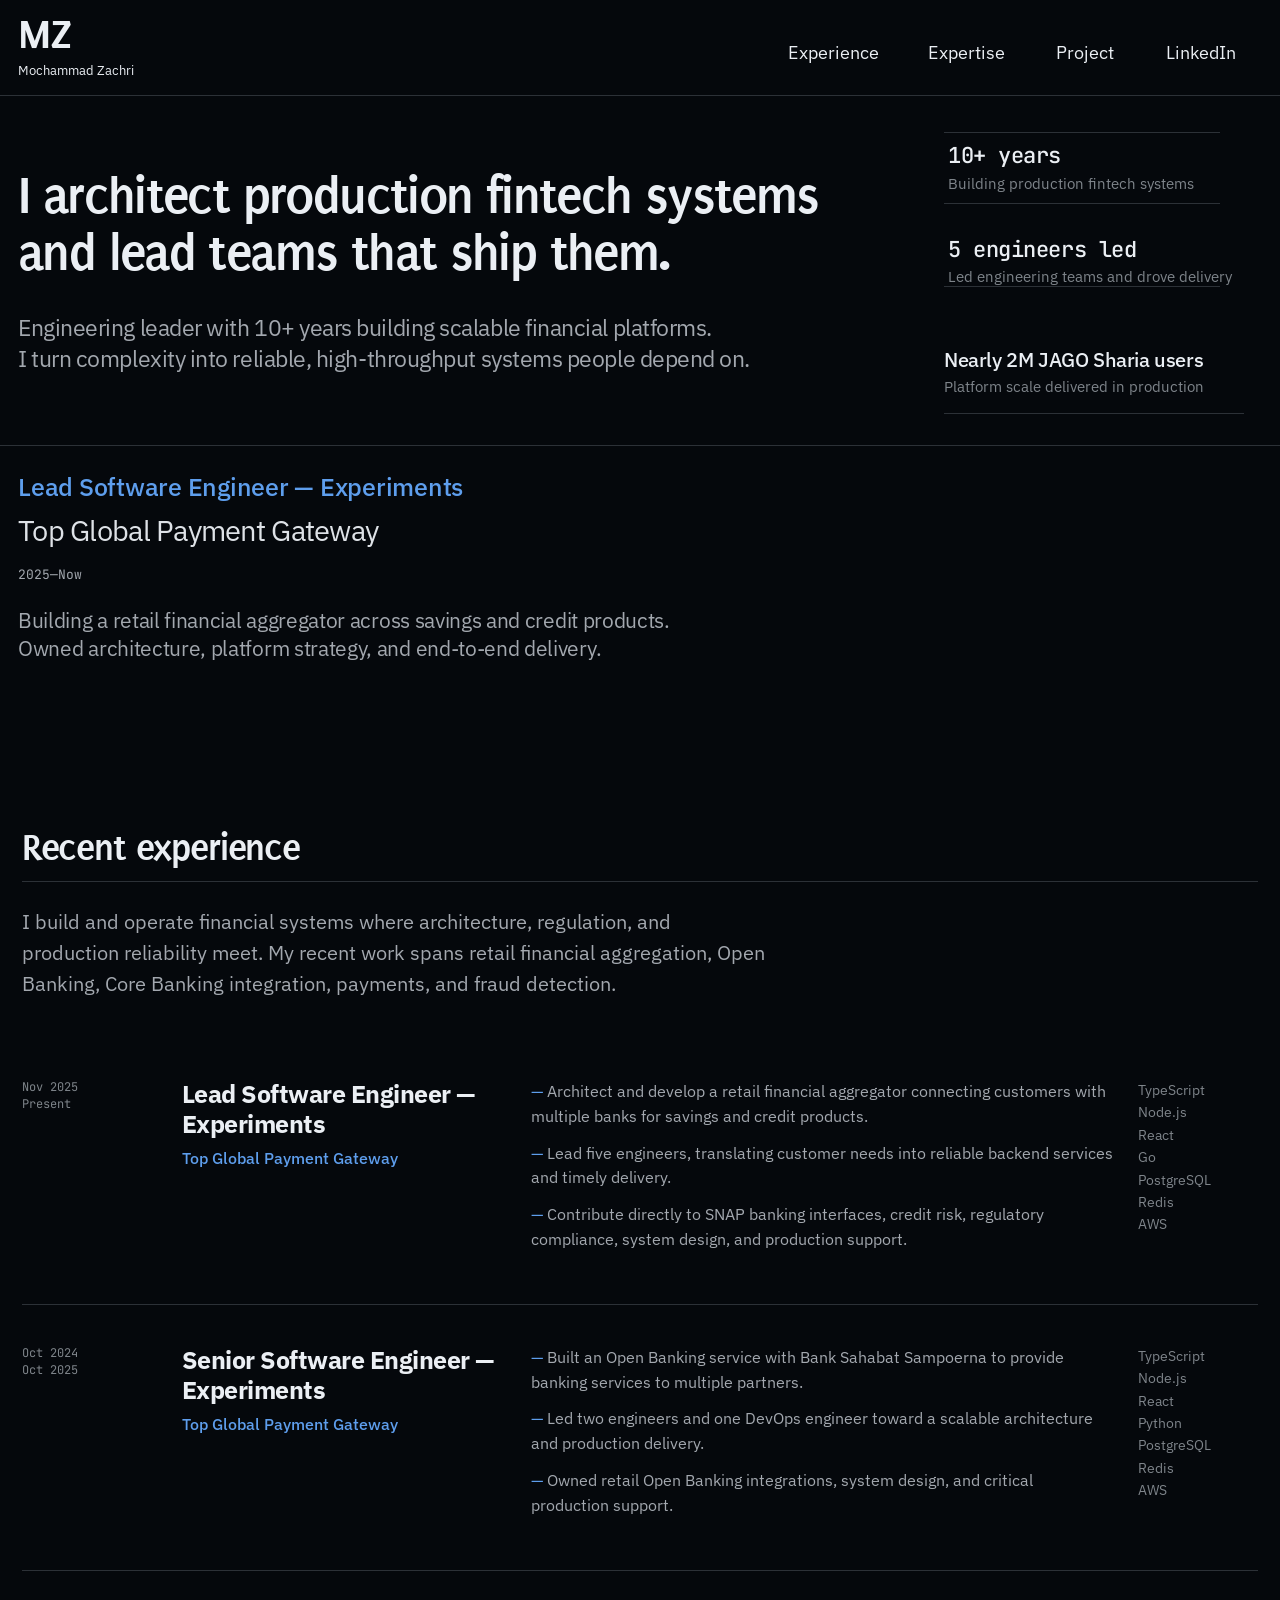
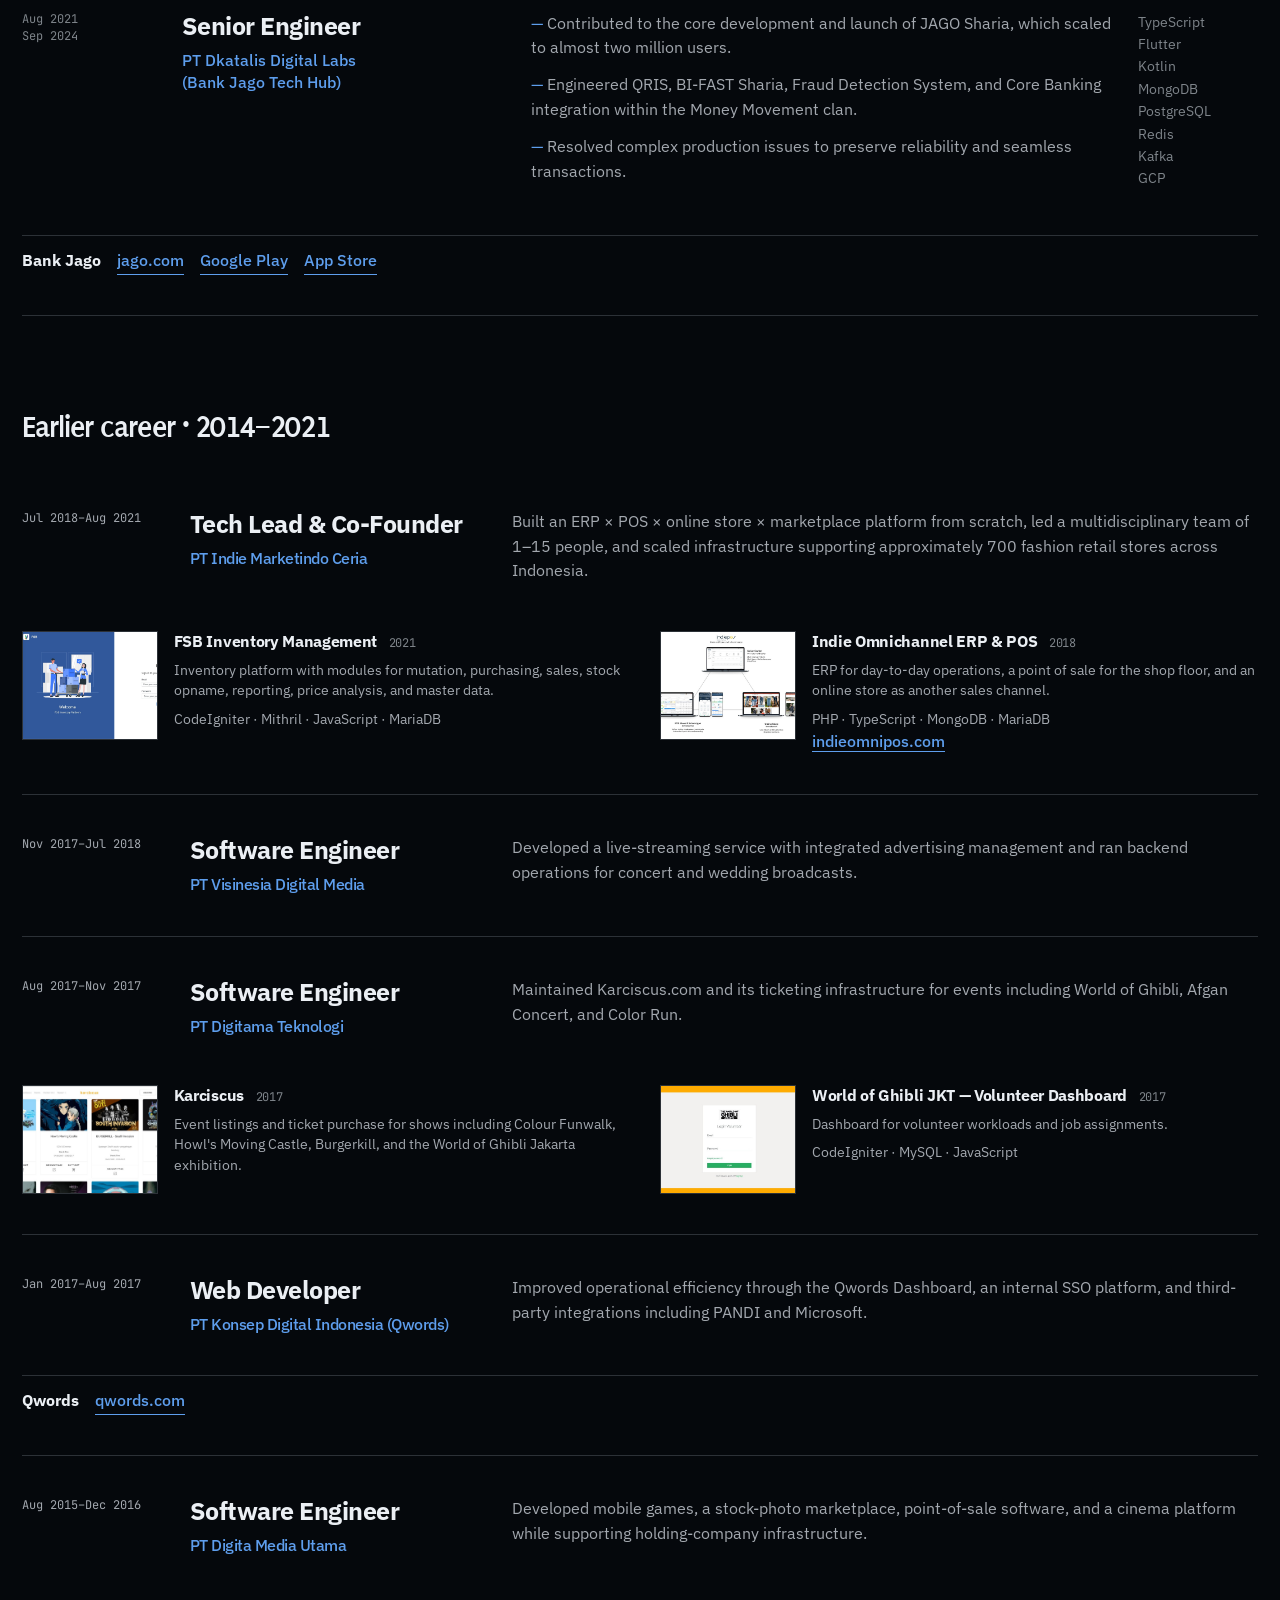
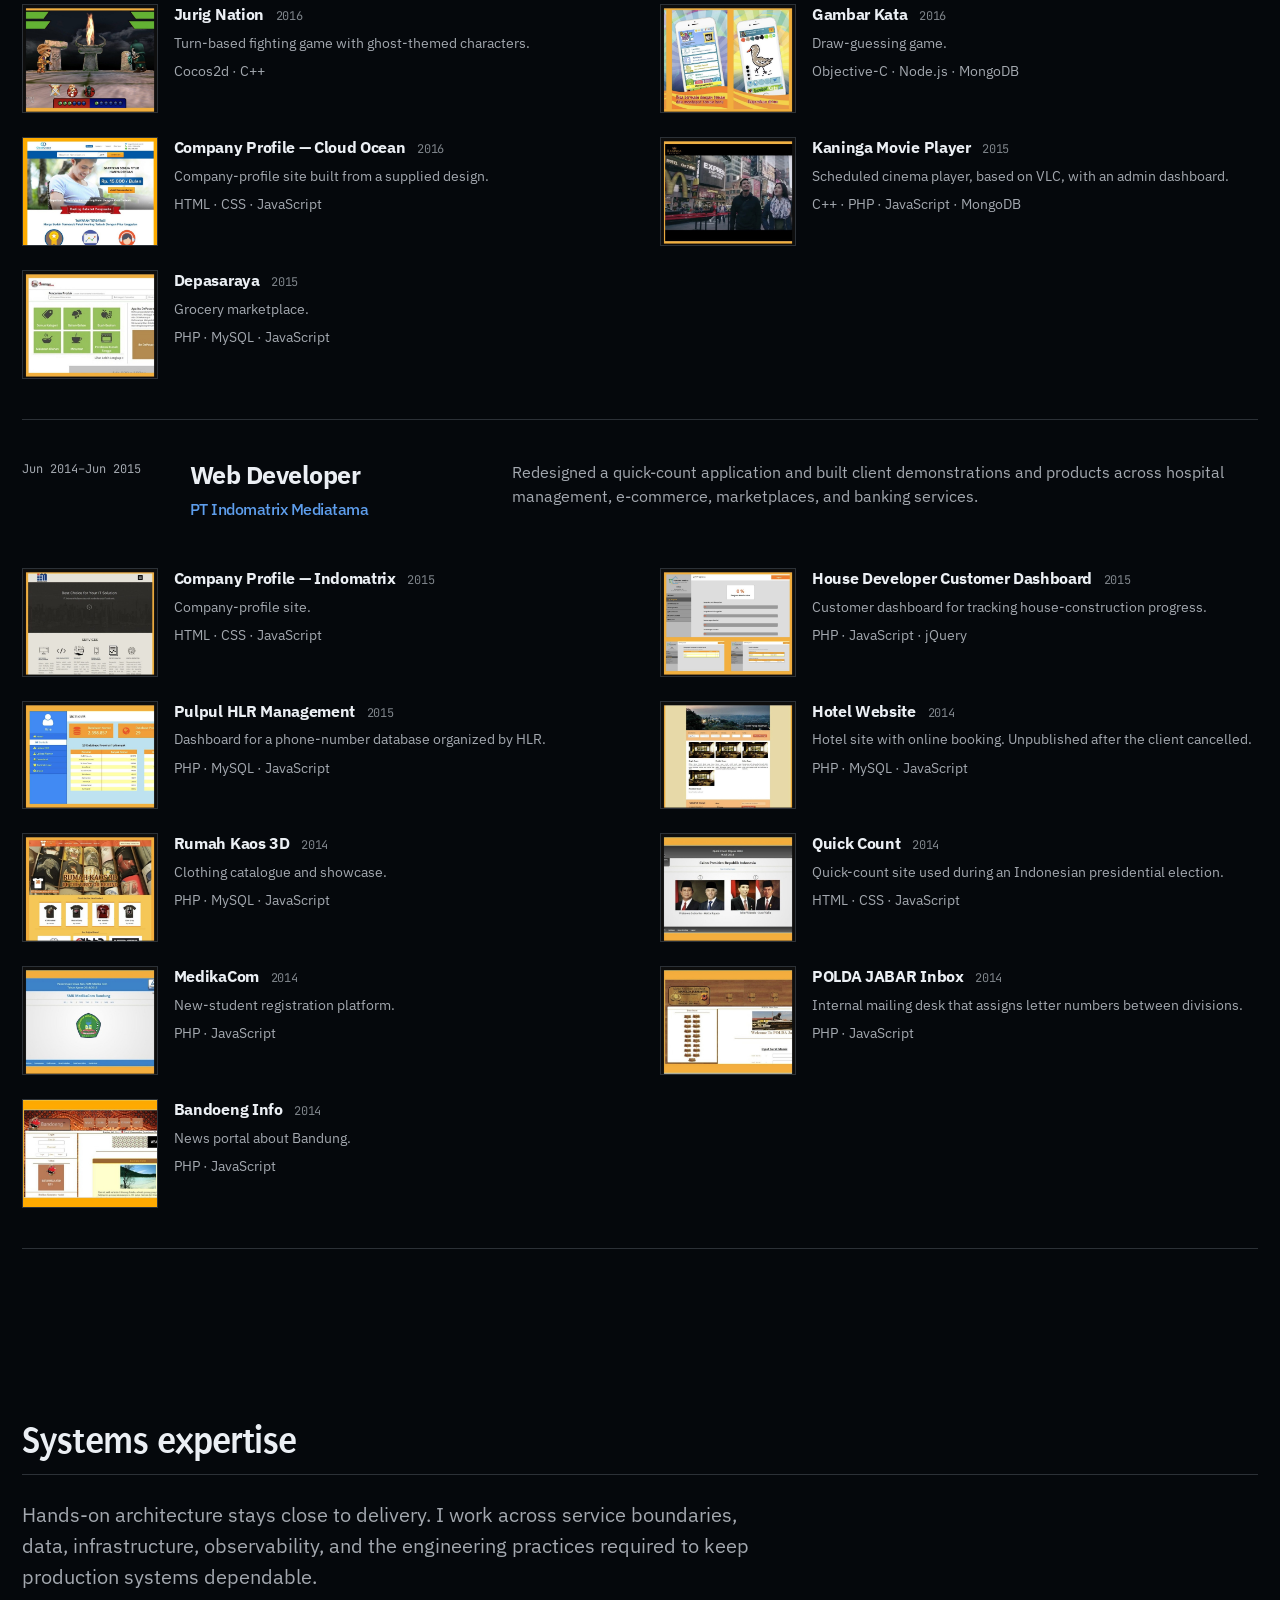
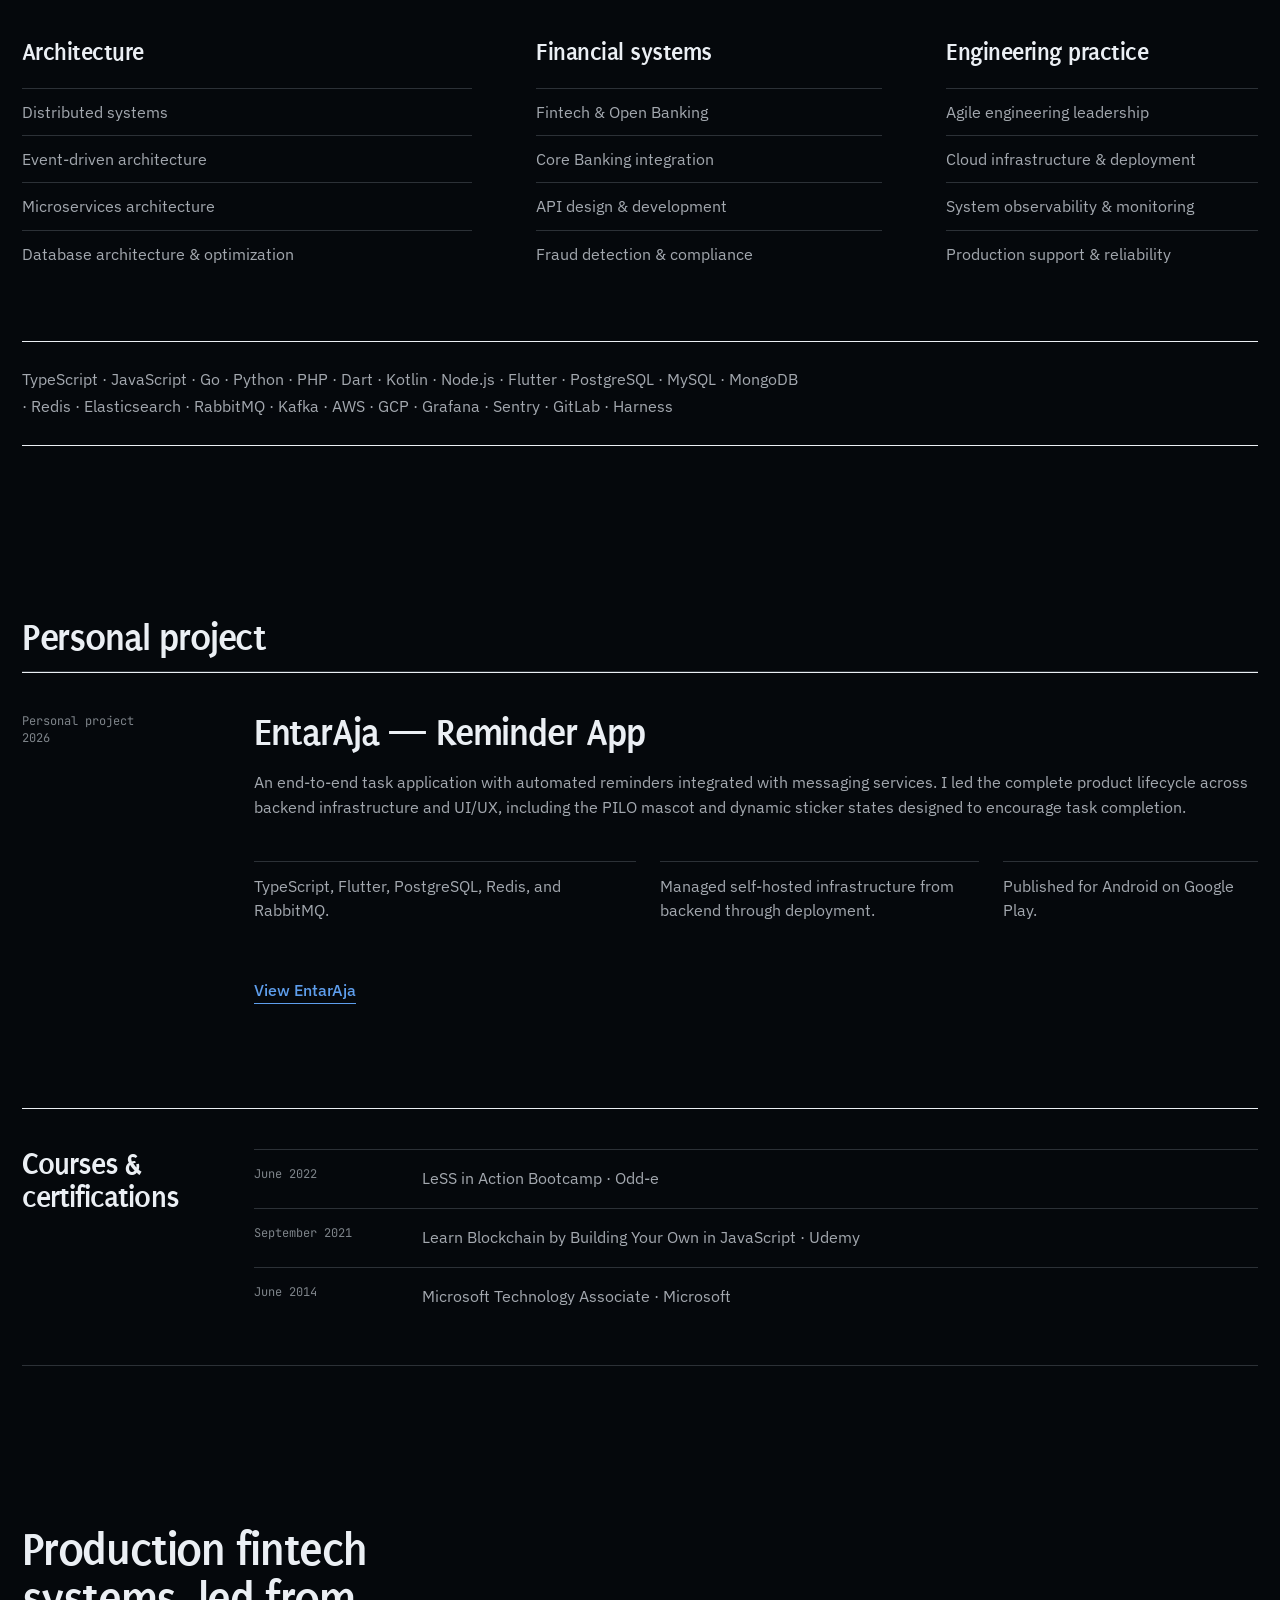
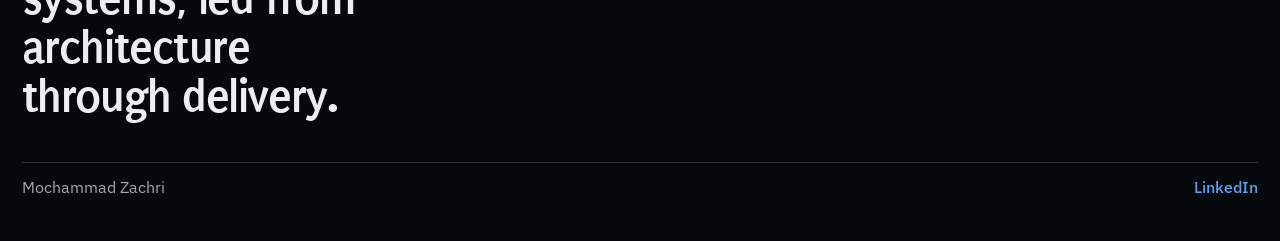
==== commit 5dabe618: "karciscus" ====
--- a/index.html
+++ b/index.html
@@ -151,6 +151,13 @@
               <p>Maintained Karciscus.com and its ticketing infrastructure for events including World of Ghibli, Afgan Concert, and Color Run.</p>
               <ul class="work-samples">
                 <li>
+                  <img src="img/work/karciscus.jpg" alt="Karciscus homepage listing Colour Funwalk, Howl's Moving Castle, Burgerkill, and World of Ghibli Jakarta" width="1024" height="517">
+                  <div>
+                    <h5>Karciscus <time datetime="2017">2017</time></h5>
+                    <p>Event listings and ticket purchase for shows including Colour Funwalk, Howl's Moving Castle, Burgerkill, and the World of Ghibli Jakarta exhibition.</p>
+                  </div>
+                </li>
+                <li>
                   <img src="img/work/ghibli-dashboard.jpg" alt="World of Ghibli Jakarta volunteer login" width="939" height="750">
                   <div>
                     <h5>World of Ghibli JKT — Volunteer Dashboard <time datetime="2017">2017</time></h5>
